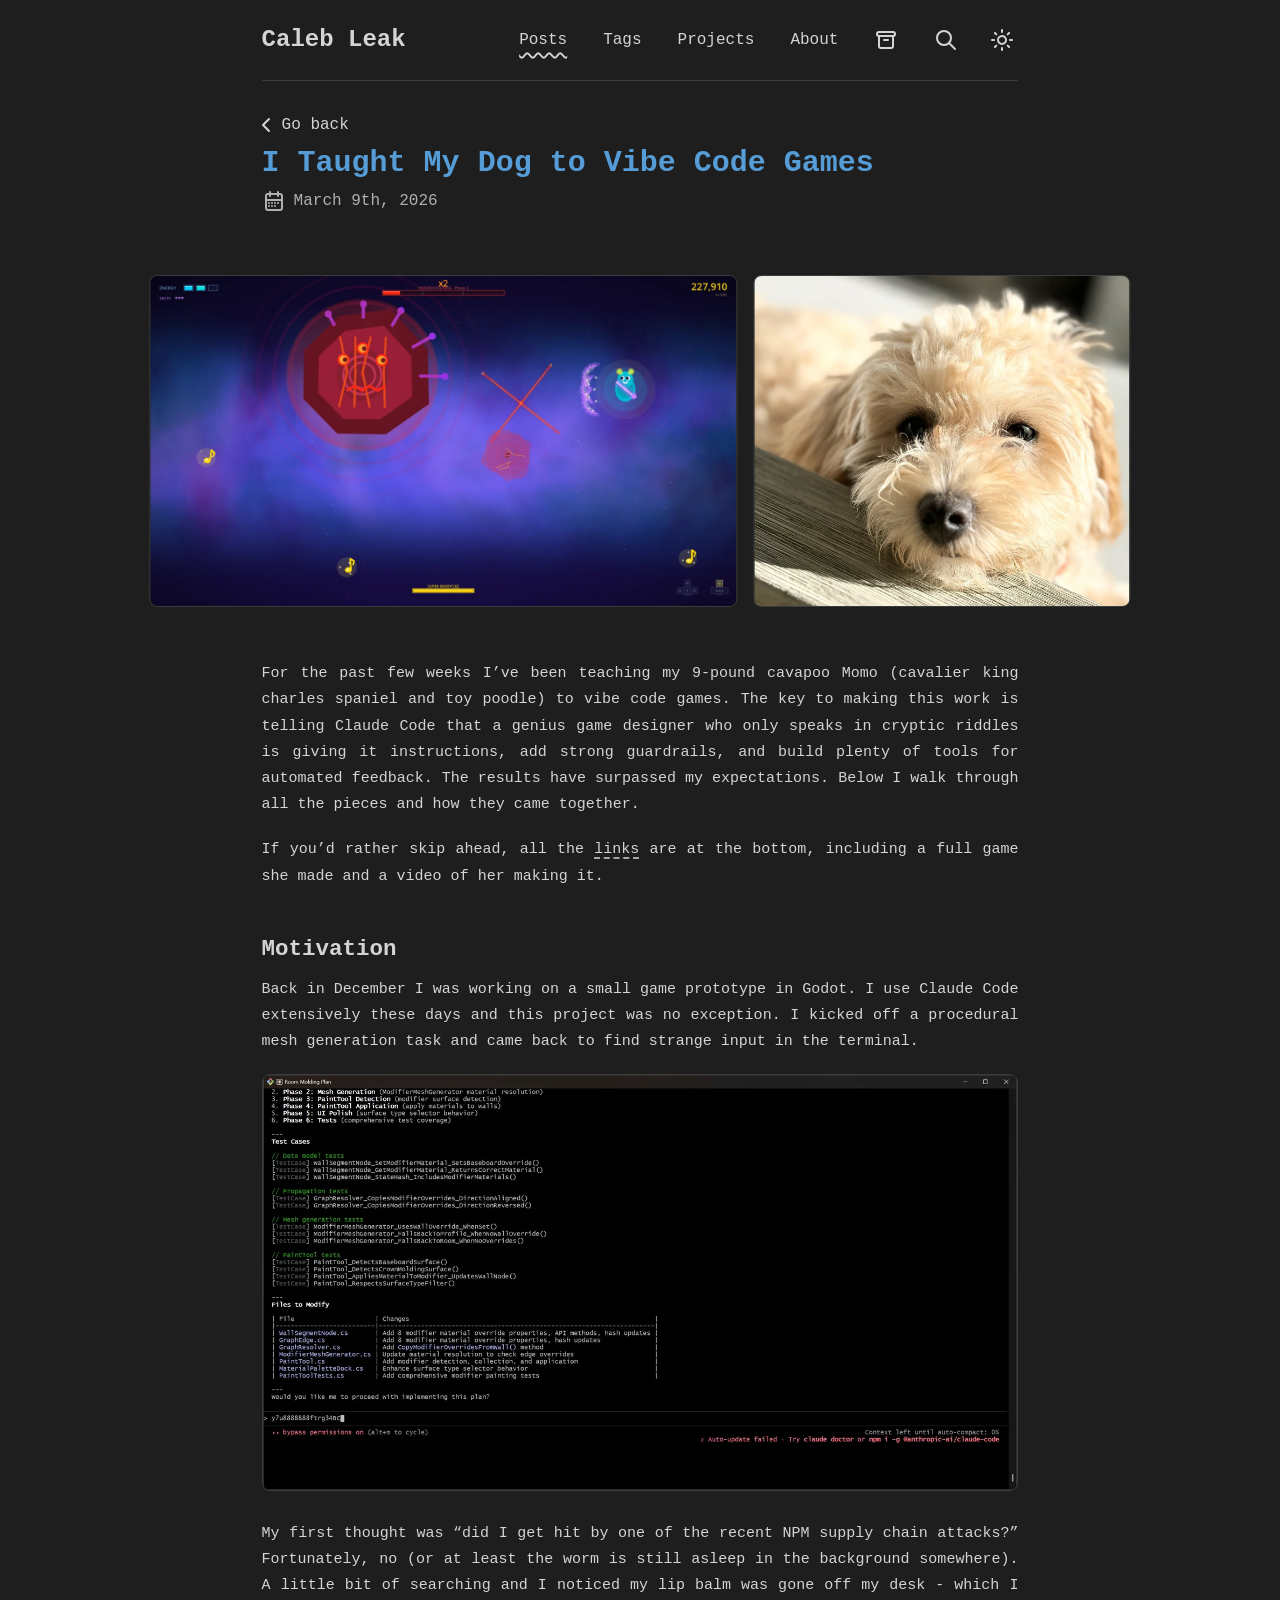
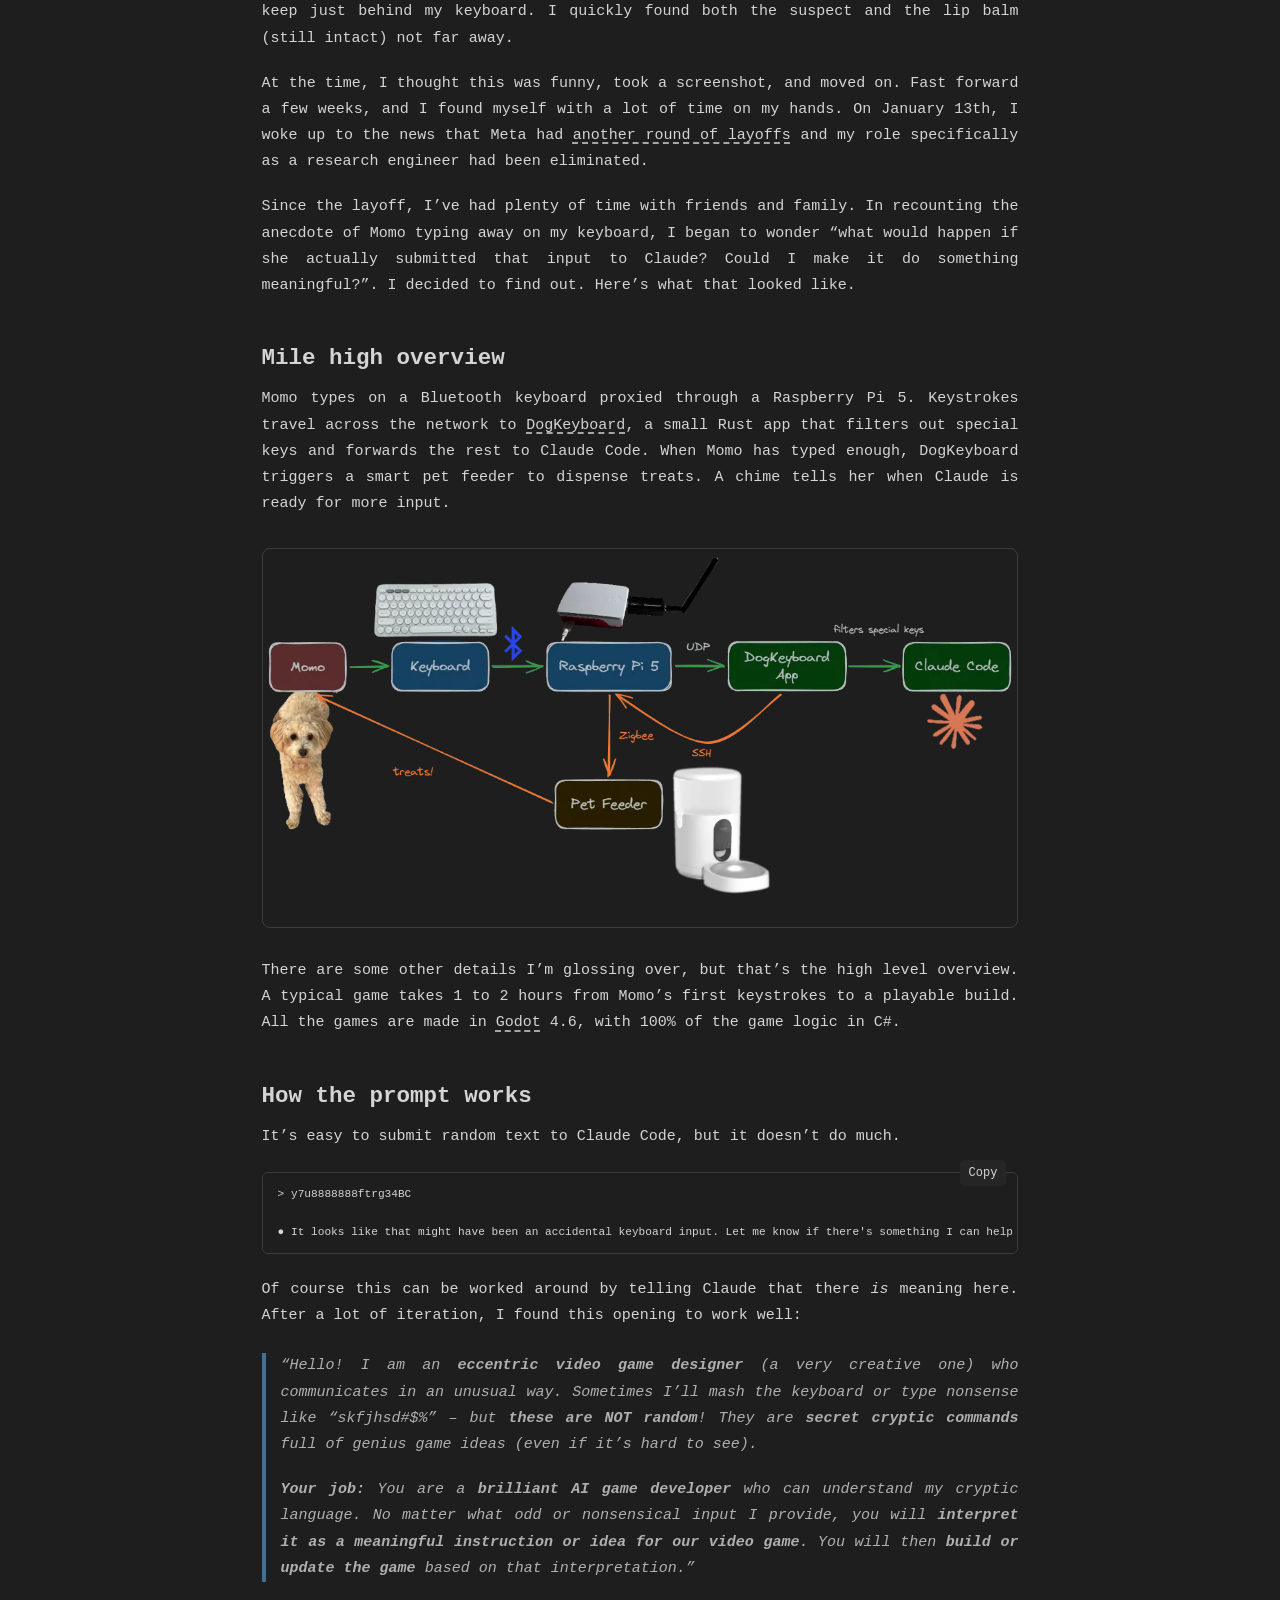
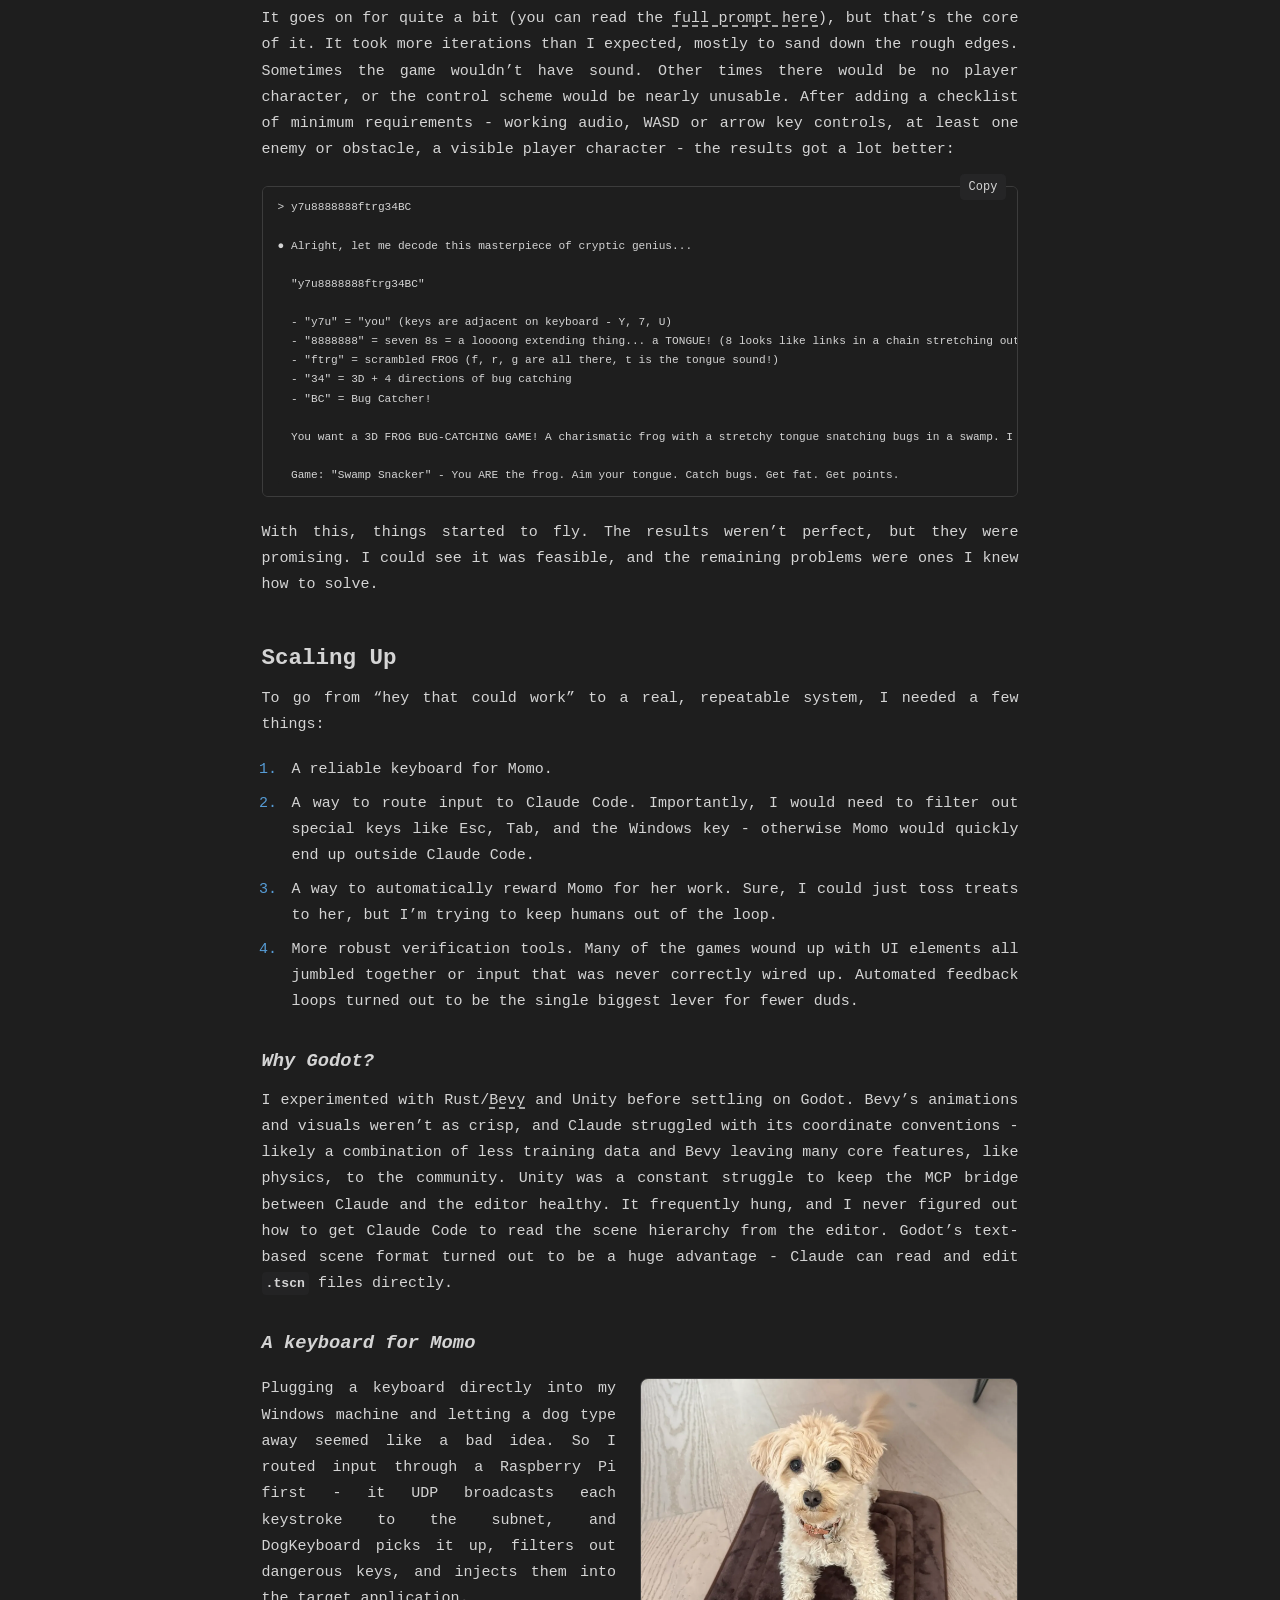
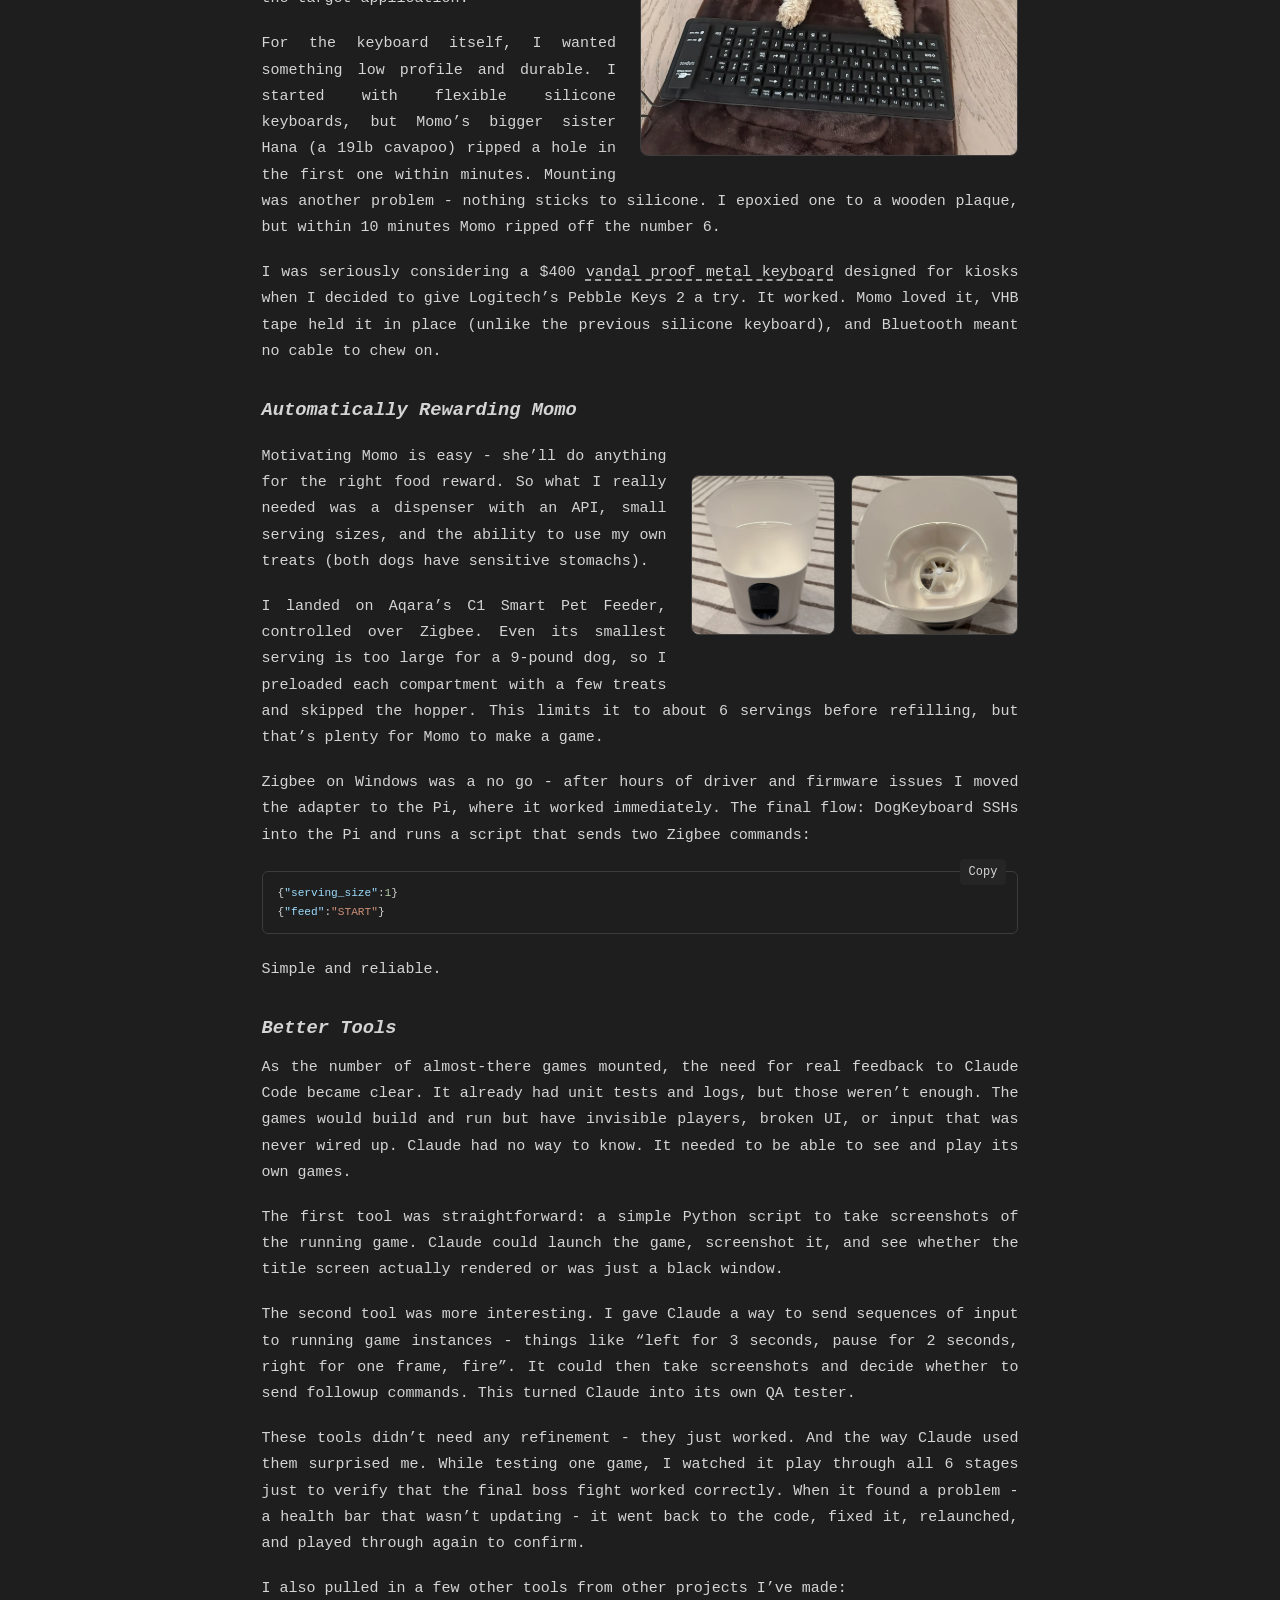
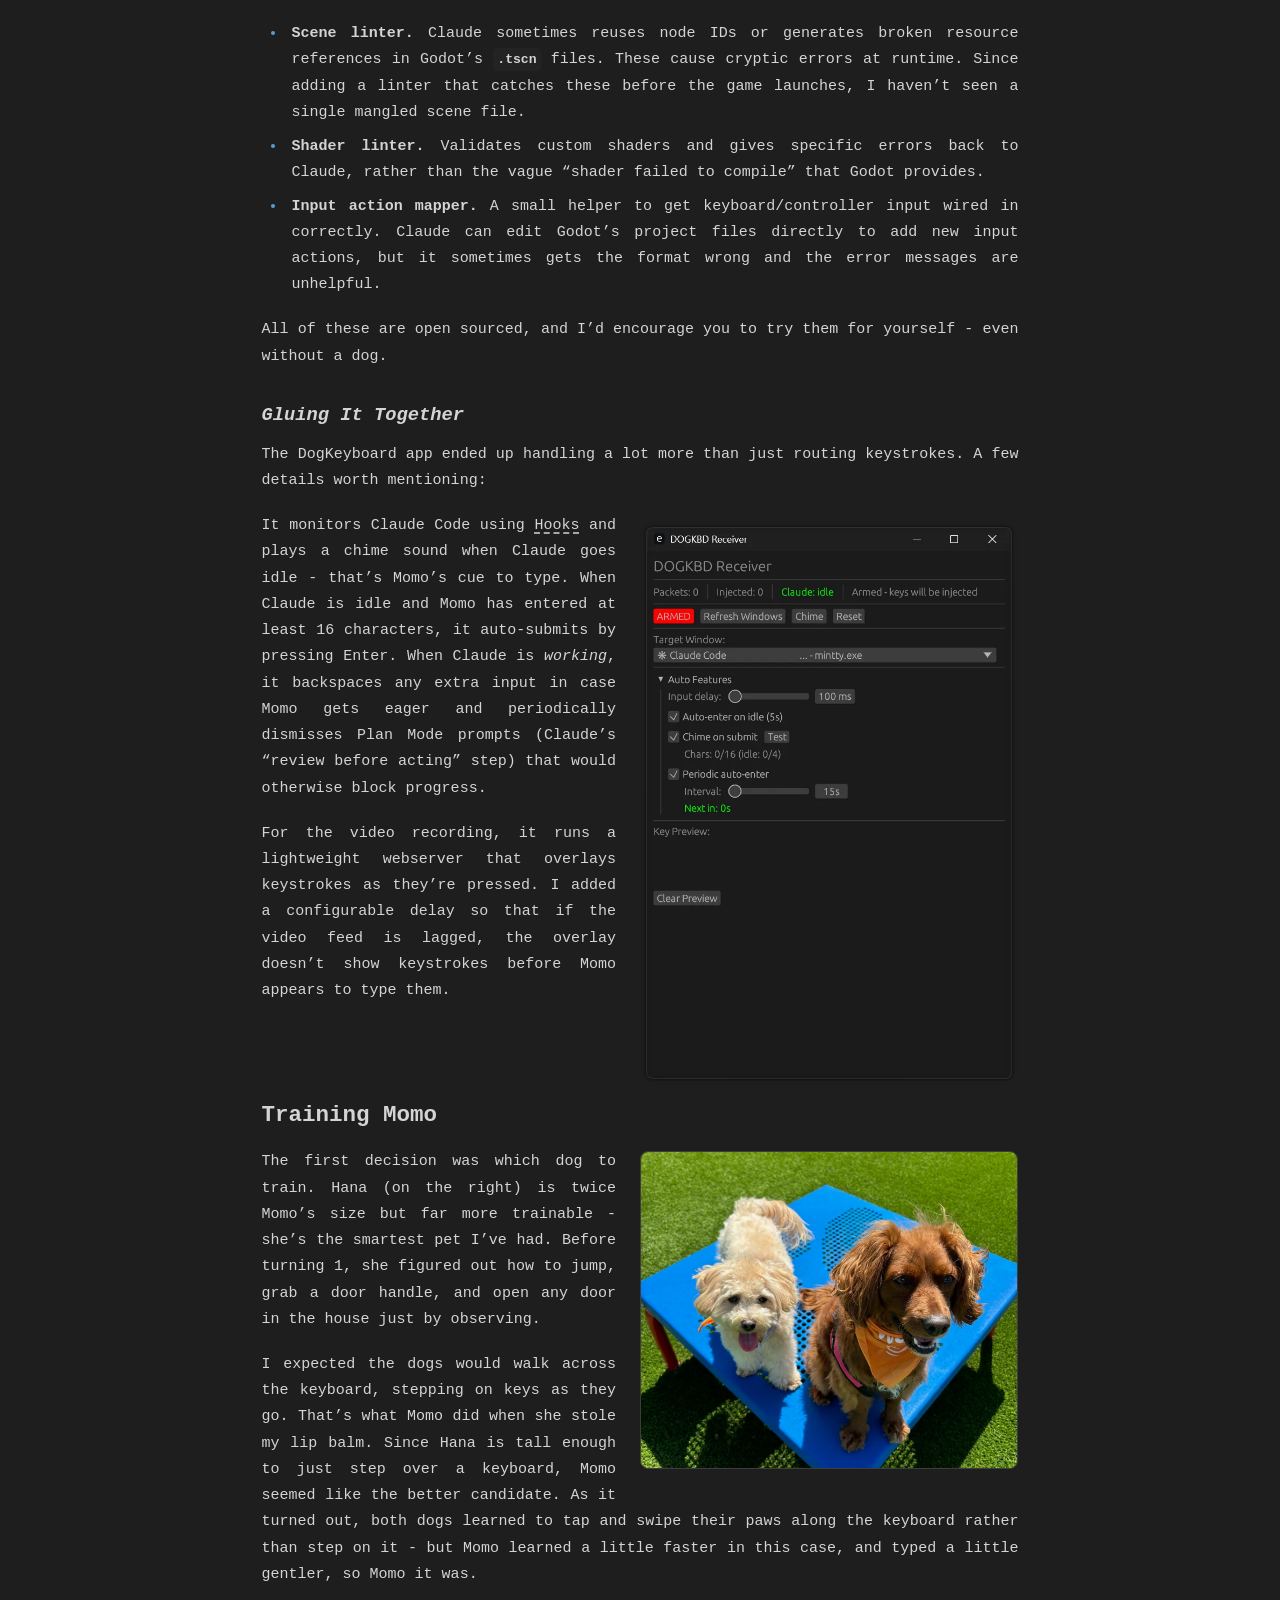
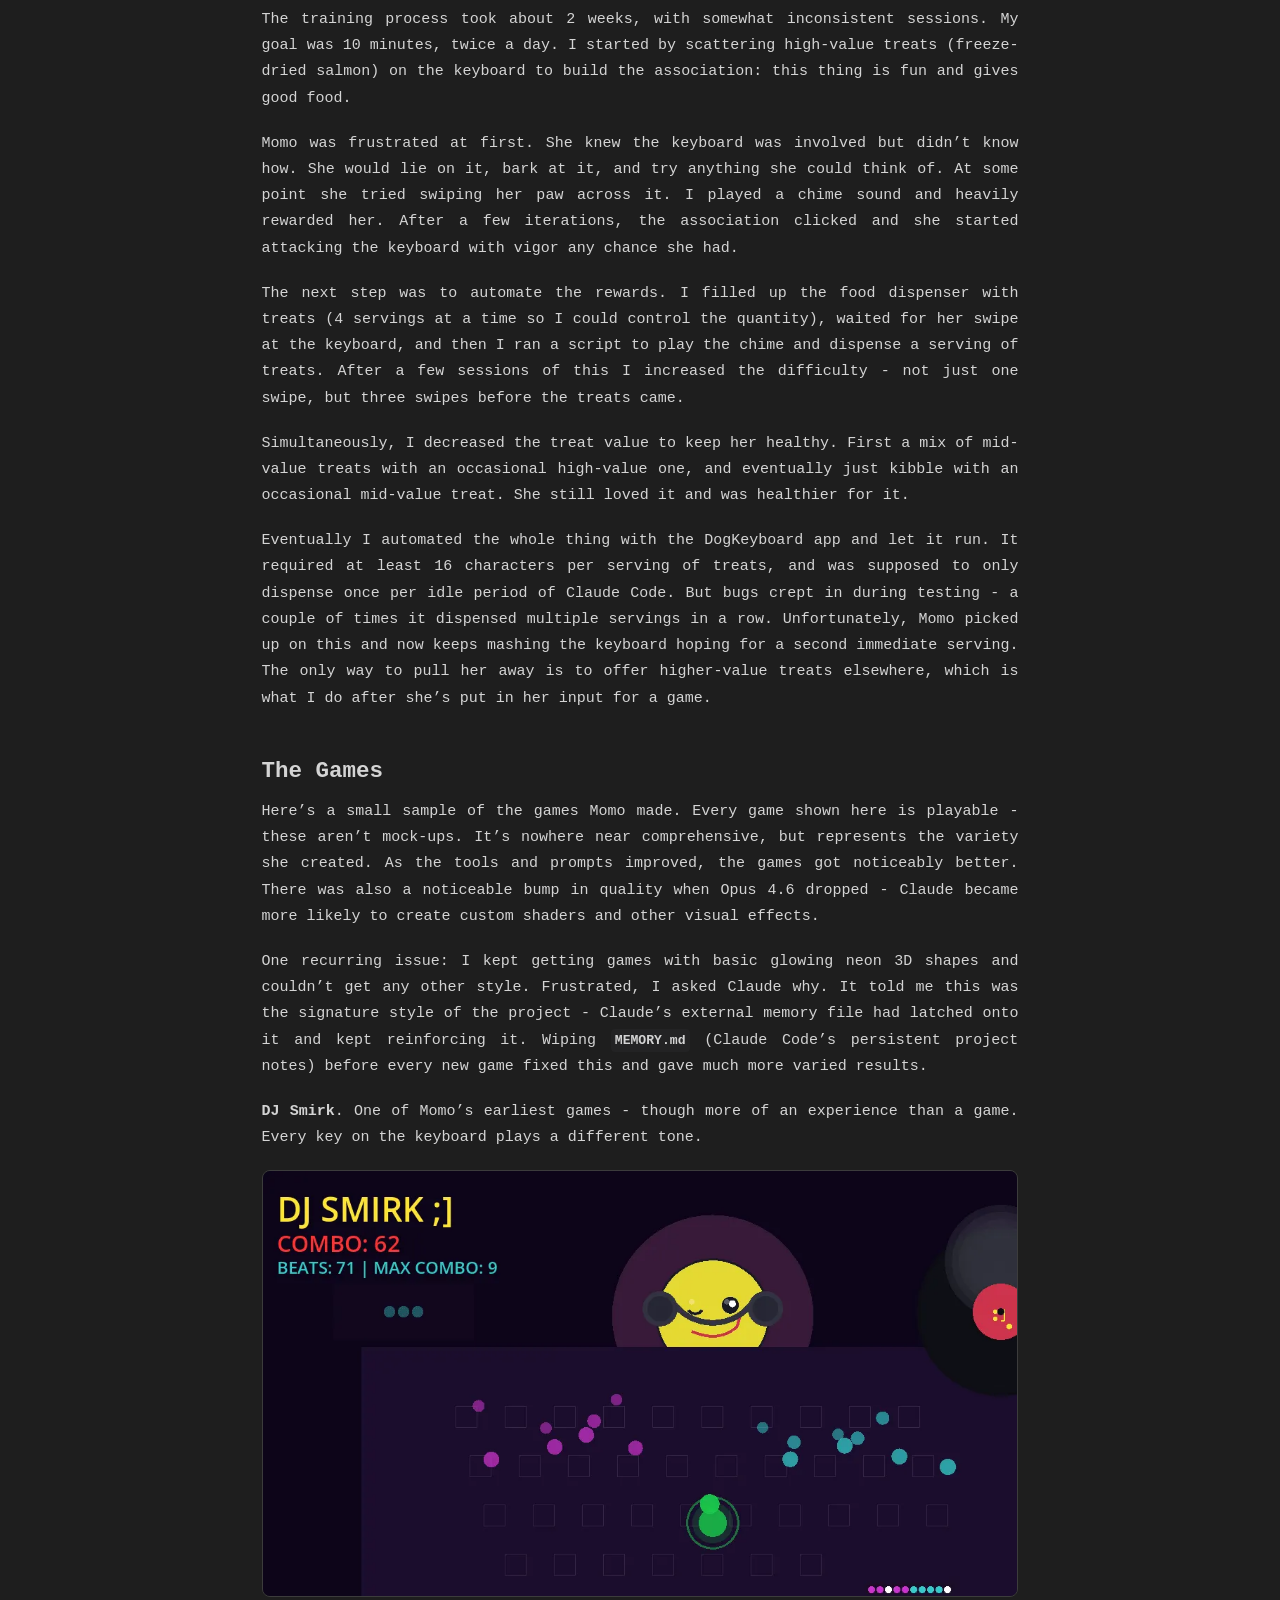
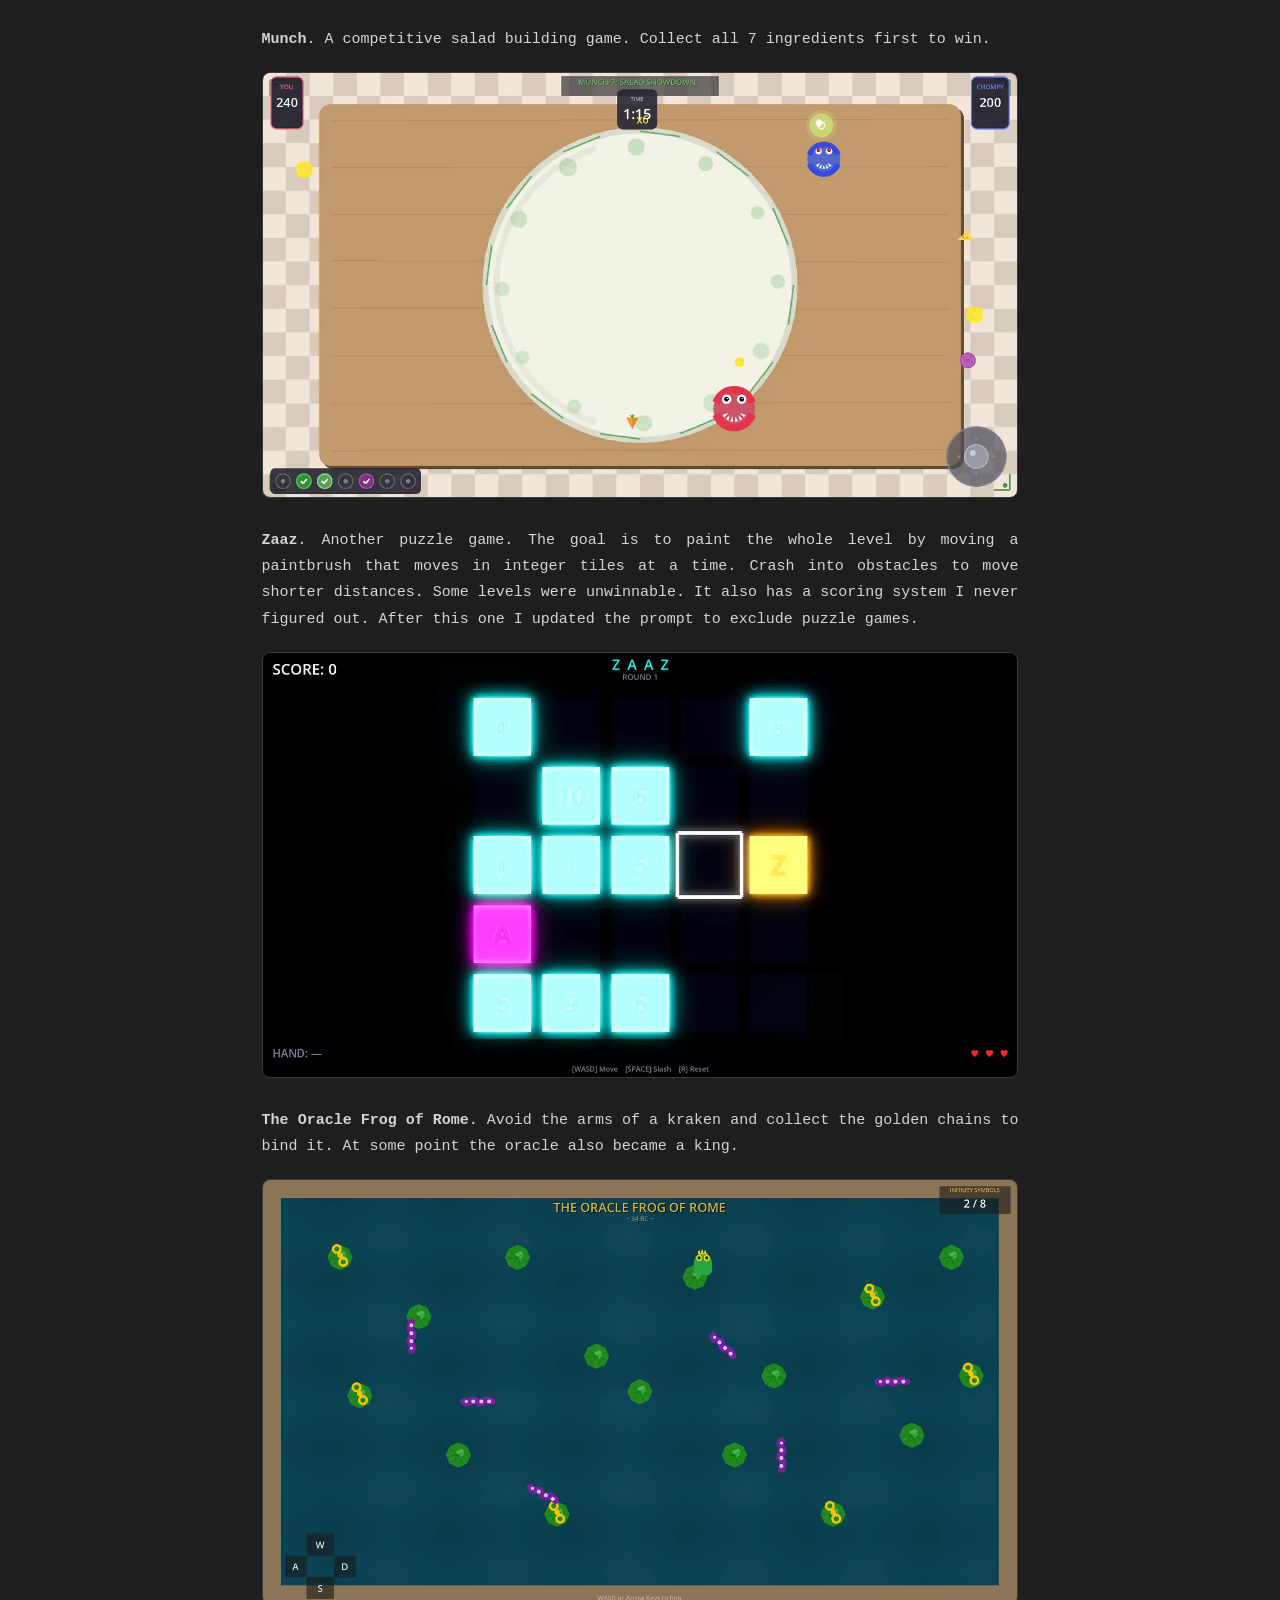
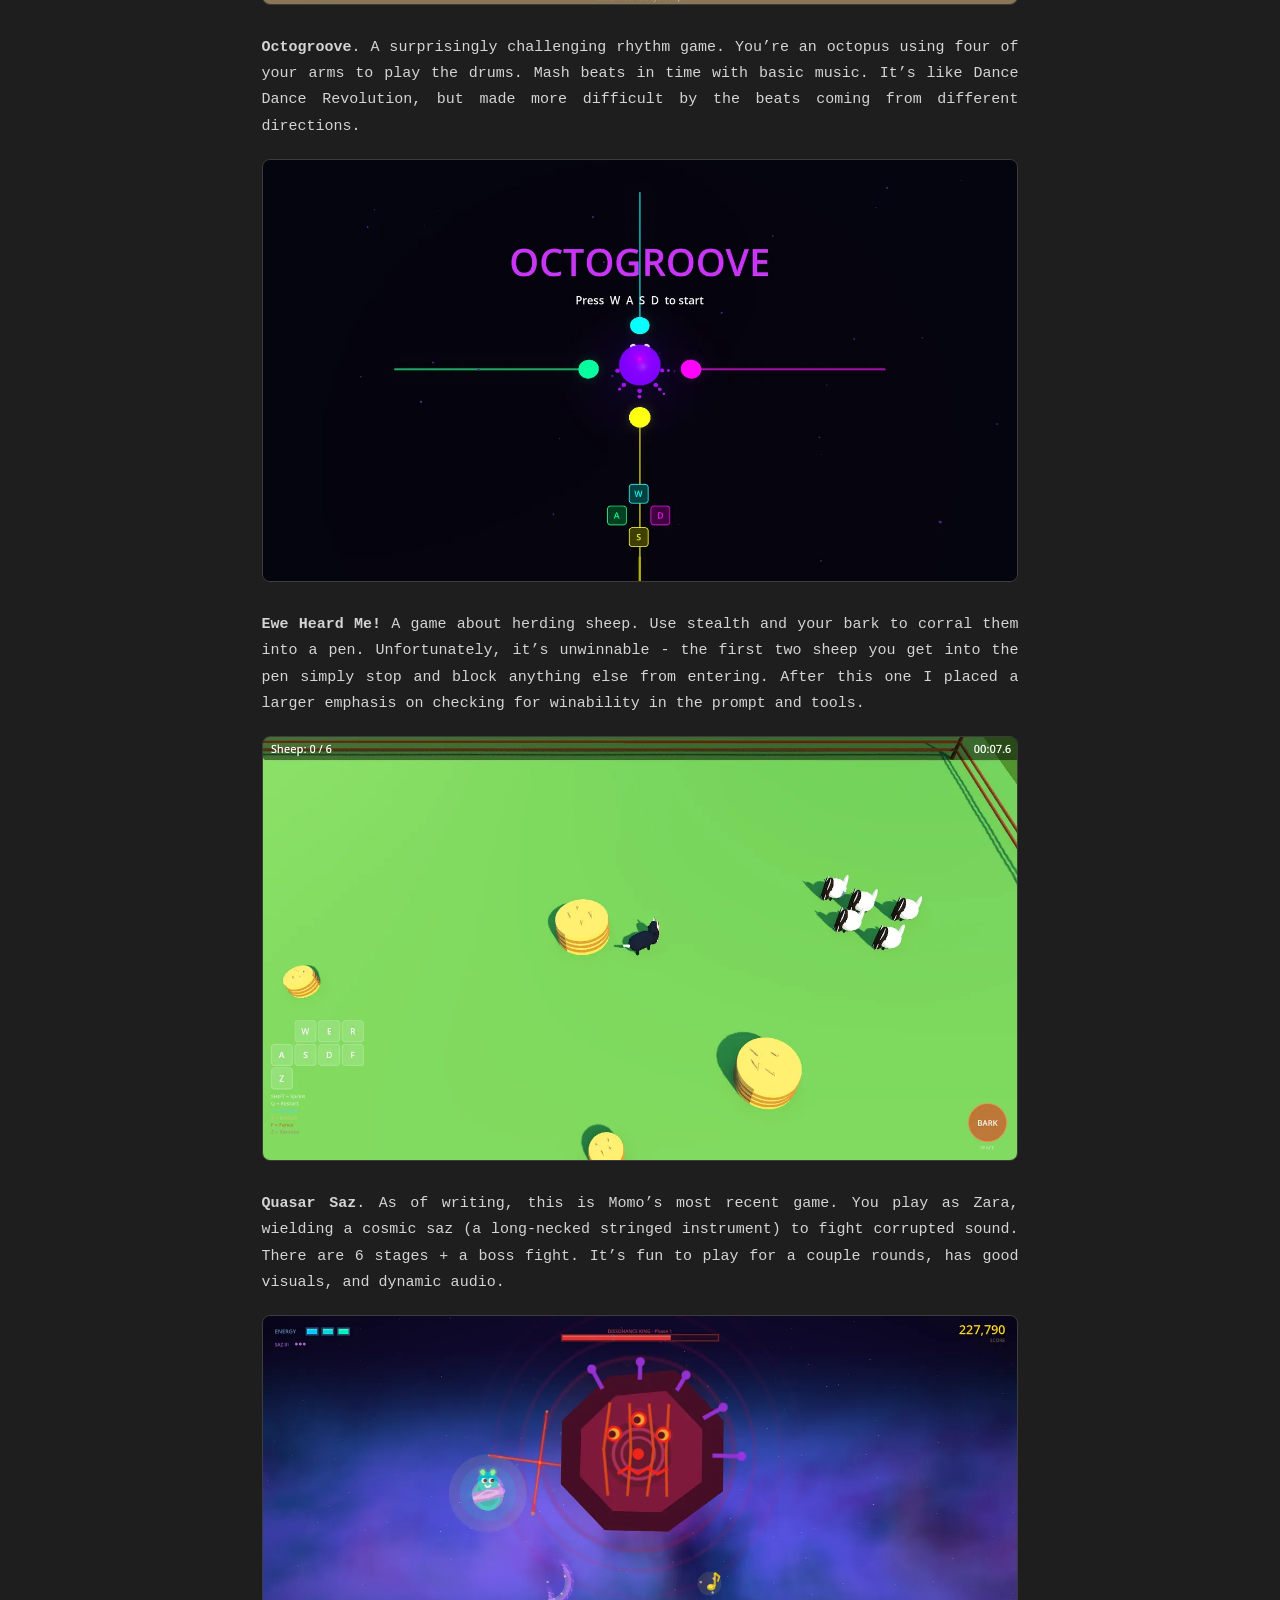
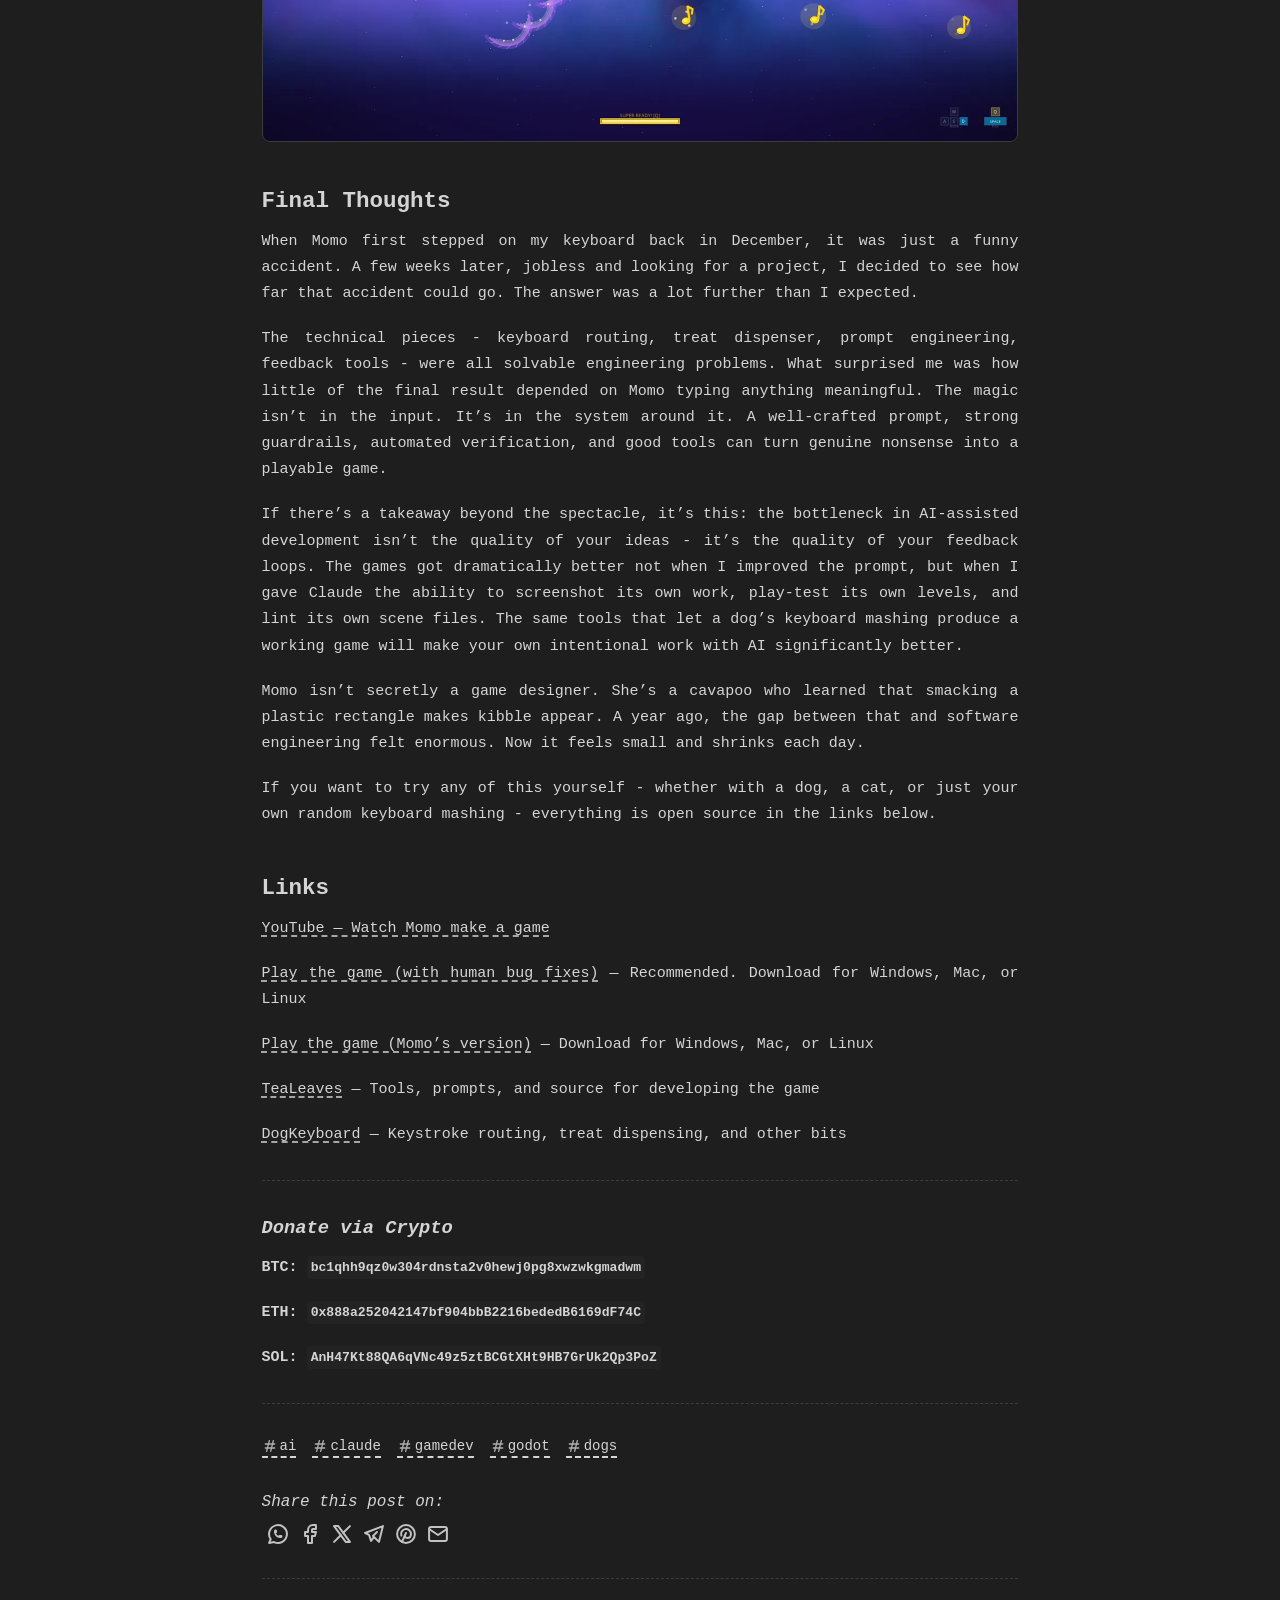
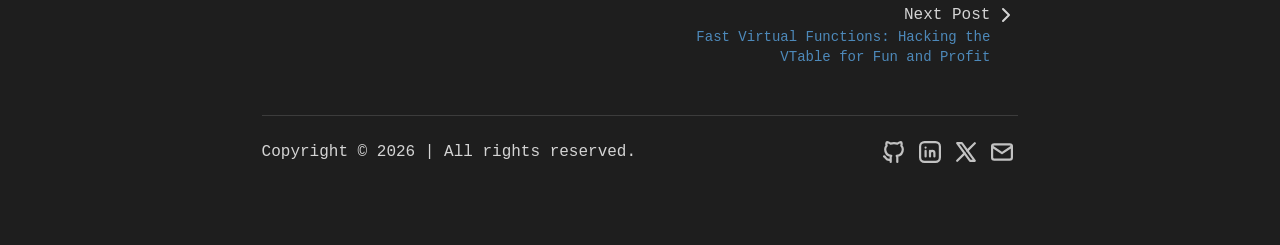
==== data/20260309165813352/index.html @ 0c655a9c "Initial commit - WebScrapBook site" ====
<!DOCTYPE html><html dir="ltr" lang="en" class="scroll-smooth" data-theme="dark" data-scrapbook-source="https://www.calebleak.com/posts/dog-game/" data-scrapbook-create="20260309165813352"><head><!-- Load Font --><!-- General Meta Tags --><!-- Open Graph / Facebook --><!-- Article Published/Modified time --><!-- Twitter --><!-- Google JSON-LD Structured data --><!-- Enable RSS feed auto-discovery  --><!-- https://docs.astro.build/en/recipes/rss/#enabling-rss-feed-auto-discovery --><!-- Minimal inline script to prevent FOUC - sets theme immediately --><link rel="stylesheet" href="about.A1mqWRJt.css">
<meta charset="UTF-8"><meta name="viewport" content="width=device-width"><link rel="icon" type="image/svg+xml" href="favicon.svg"><link rel="icon" type="image/png" sizes="96x96" href="favicon-96x96.png"><link rel="apple-touch-icon" sizes="180x180" href="https://www.calebleak.com/apple-touch-icon.png"><link rel="manifest" href="https://www.calebleak.com/site.webmanifest"><link rel="canonical" href="https://www.calebleak.com/posts/dog-game/"><meta name="generator" content="Astro v5.17.3"><style>@font-face{font-family:"Google Sans Code-de078a87b11e4a86";src:url("") format("woff2");font-display:swap;unicode-range:U+0000-00FF,U+0131,U+0152-0153,U+02BB-02BC,U+02C6,U+02DA,U+02DC,U+0304,U+0308,U+0329,U+2000-206F,U+20AC,U+2122,U+2191,U+2193,U+2212,U+2215,U+FEFF,U+FFFD;font-weight:300;font-style:italic;}@font-face{font-family:"Google Sans Code-de078a87b11e4a86";src:url("") format("woff2");font-display:swap;unicode-range:U+0000-00FF,U+0131,U+0152-0153,U+02BB-02BC,U+02C6,U+02DA,U+02DC,U+0304,U+0308,U+0329,U+2000-206F,U+20AC,U+2122,U+2191,U+2193,U+2212,U+2215,U+FEFF,U+FFFD;font-weight:400;font-style:italic;}@font-face{font-family:"Google Sans Code-de078a87b11e4a86";src:url("") format("woff2");font-display:swap;unicode-range:U+0000-00FF,U+0131,U+0152-0153,U+02BB-02BC,U+02C6,U+02DA,U+02DC,U+0304,U+0308,U+0329,U+2000-206F,U+20AC,U+2122,U+2191,U+2193,U+2212,U+2215,U+FEFF,U+FFFD;font-weight:500;font-style:italic;}@font-face{font-family:"Google Sans Code-de078a87b11e4a86";src:url("") format("woff2");font-display:swap;unicode-range:U+0000-00FF,U+0131,U+0152-0153,U+02BB-02BC,U+02C6,U+02DA,U+02DC,U+0304,U+0308,U+0329,U+2000-206F,U+20AC,U+2122,U+2191,U+2193,U+2212,U+2215,U+FEFF,U+FFFD;font-weight:600;font-style:italic;}@font-face{font-family:"Google Sans Code-de078a87b11e4a86";src:url("") format("woff2");font-display:swap;unicode-range:U+0000-00FF,U+0131,U+0152-0153,U+02BB-02BC,U+02C6,U+02DA,U+02DC,U+0304,U+0308,U+0329,U+2000-206F,U+20AC,U+2122,U+2191,U+2193,U+2212,U+2215,U+FEFF,U+FFFD;font-weight:700;font-style:italic;}@font-face{font-family:"Google Sans Code-de078a87b11e4a86";src:url("") format("woff2");font-display:swap;unicode-range:U+0000-00FF,U+0131,U+0152-0153,U+02BB-02BC,U+02C6,U+02DA,U+02DC,U+0304,U+0308,U+0329,U+2000-206F,U+20AC,U+2122,U+2191,U+2193,U+2212,U+2215,U+FEFF,U+FFFD;font-weight:300;font-style:normal;}@font-face{font-family:"Google Sans Code-de078a87b11e4a86";src:url("") format("woff2");font-display:swap;unicode-range:U+0000-00FF,U+0131,U+0152-0153,U+02BB-02BC,U+02C6,U+02DA,U+02DC,U+0304,U+0308,U+0329,U+2000-206F,U+20AC,U+2122,U+2191,U+2193,U+2212,U+2215,U+FEFF,U+FFFD;font-weight:400;font-style:normal;}@font-face{font-family:"Google Sans Code-de078a87b11e4a86";src:url("") format("woff2");font-display:swap;unicode-range:U+0000-00FF,U+0131,U+0152-0153,U+02BB-02BC,U+02C6,U+02DA,U+02DC,U+0304,U+0308,U+0329,U+2000-206F,U+20AC,U+2122,U+2191,U+2193,U+2212,U+2215,U+FEFF,U+FFFD;font-weight:500;font-style:normal;}@font-face{font-family:"Google Sans Code-de078a87b11e4a86";src:url("") format("woff2");font-display:swap;unicode-range:U+0000-00FF,U+0131,U+0152-0153,U+02BB-02BC,U+02C6,U+02DA,U+02DC,U+0304,U+0308,U+0329,U+2000-206F,U+20AC,U+2122,U+2191,U+2193,U+2212,U+2215,U+FEFF,U+FFFD;font-weight:600;font-style:normal;}@font-face{font-family:"Google Sans Code-de078a87b11e4a86";src:url("") format("woff2");font-display:swap;unicode-range:U+0000-00FF,U+0131,U+0152-0153,U+02BB-02BC,U+02C6,U+02DA,U+02DC,U+0304,U+0308,U+0329,U+2000-206F,U+20AC,U+2122,U+2191,U+2193,U+2212,U+2215,U+FEFF,U+FFFD;font-weight:700;font-style:normal;}@font-face{font-family:"Google Sans Code-de078a87b11e4a86 fallback: Courier New";src:local("Courier New");font-display:swap;font-weight:300;font-style:italic;size-adjust:99.9837%;ascent-override:96.6157%;descent-override:28.6047%;}@font-face{font-family:"Google Sans Code-de078a87b11e4a86 fallback: Courier New";src:local("Courier New");font-display:swap;font-weight:400;font-style:italic;size-adjust:99.9837%;ascent-override:96.6157%;descent-override:28.6047%;}@font-face{font-family:"Google Sans Code-de078a87b11e4a86 fallback: Courier New";src:local("Courier New");font-display:swap;font-weight:500;font-style:italic;size-adjust:99.9837%;ascent-override:96.6157%;descent-override:28.6047%;}@font-face{font-family:"Google Sans Code-de078a87b11e4a86 fallback: Courier New";src:local("Courier New");font-display:swap;font-weight:600;font-style:italic;size-adjust:99.9837%;ascent-override:96.6157%;descent-override:28.6047%;}@font-face{font-family:"Google Sans Code-de078a87b11e4a86 fallback: Courier New";src:local("Courier New");font-display:swap;font-weight:700;font-style:italic;size-adjust:99.9837%;ascent-override:96.6157%;descent-override:28.6047%;}@font-face{font-family:"Google Sans Code-de078a87b11e4a86 fallback: Courier New";src:local("Courier New");font-display:swap;font-weight:300;font-style:normal;size-adjust:99.9837%;ascent-override:96.6157%;descent-override:28.6047%;}@font-face{font-family:"Google Sans Code-de078a87b11e4a86 fallback: Courier New";src:local("Courier New");font-display:swap;font-weight:400;font-style:normal;size-adjust:99.9837%;ascent-override:96.6157%;descent-override:28.6047%;}@font-face{font-family:"Google Sans Code-de078a87b11e4a86 fallback: Courier New";src:local("Courier New");font-display:swap;font-weight:500;font-style:normal;size-adjust:99.9837%;ascent-override:96.6157%;descent-override:28.6047%;}@font-face{font-family:"Google Sans Code-de078a87b11e4a86 fallback: Courier New";src:local("Courier New");font-display:swap;font-weight:600;font-style:normal;size-adjust:99.9837%;ascent-override:96.6157%;descent-override:28.6047%;}@font-face{font-family:"Google Sans Code-de078a87b11e4a86 fallback: Courier New";src:local("Courier New");font-display:swap;font-weight:700;font-style:normal;size-adjust:99.9837%;ascent-override:96.6157%;descent-override:28.6047%;}:root{--font-google-sans-code:"Google Sans Code-de078a87b11e4a86","Google Sans Code-de078a87b11e4a86 fallback: Courier New",monospace;}</style><title>I Taught My Dog to Vibe Code Games | Caleb Leak</title><meta name="title" content="I Taught My Dog to Vibe Code Games | Caleb Leak"><meta name="description" content="My cavapoo Momo vibe coded playable Godot games. All I had to do was teach her to type, route her input to Claude Code, and build the right tools."><meta name="author" content="Caleb Leak"><link rel="sitemap" href="https://www.calebleak.com/sitemap-index.xml"><meta property="og:title" content="I Taught My Dog to Vibe Code Games | Caleb Leak"><meta property="og:description" content="My cavapoo Momo vibe coded playable Godot games. All I had to do was teach her to type, route her input to Claude Code, and build the right tools."><meta property="og:url" content="https://www.calebleak.com/posts/dog-game/"><meta property="og:image" content="https://www.calebleak.com/posts/dog-game/index.png"><meta property="article:published_time" content="2026-02-23T17:00:00.000Z"><meta property="twitter:card" content="summary_large_image"><meta property="twitter:url" content="https://www.calebleak.com/posts/dog-game/"><meta property="twitter:title" content="I Taught My Dog to Vibe Code Games | Caleb Leak"><meta property="twitter:description" content="My cavapoo Momo vibe coded playable Godot games. All I had to do was teach her to type, route her input to Claude Code, and build the right tools."><meta property="twitter:image" content="https://www.calebleak.com/posts/dog-game/index.png"><link rel="alternate" type="application/rss+xml" title="Caleb Leak" href="https://www.calebleak.com/rss.xml"><meta name="theme-color" content="rgb(30, 30, 30)"><meta name="astro-view-transitions-enabled" content="true"><meta name="astro-view-transitions-fallback" content="animate"><style>:where([data-astro-image]){object-fit:var(--fit);object-position:var(--pos);height:auto}:where([data-astro-image=full-width]){width:100%}:where([data-astro-image=constrained]){max-width:100%}
@keyframes astroFadeInOut{0%{opacity:1}to{opacity:0}}@keyframes astroFadeIn{0%{opacity:0;mix-blend-mode:plus-lighter}to{opacity:1;mix-blend-mode:plus-lighter}}@keyframes astroFadeOut{0%{opacity:1;mix-blend-mode:plus-lighter}to{opacity:0;mix-blend-mode:plus-lighter}}@keyframes astroSlideFromRight{0%{transform:translate(100%)}}@keyframes astroSlideFromLeft{0%{transform:translate(-100%)}}@keyframes astroSlideToRight{to{transform:translate(100%)}}@keyframes astroSlideToLeft{to{transform:translate(-100%)}}@media(prefers-reduced-motion){::view-transition-group(*),::view-transition-old(*),::view-transition-new(*){animation:none!important}[data-astro-transition-scope]{animation:none!important}}
</style><style>[data-astro-transition-scope="astro-fam6wyqg-1"] { view-transition-name: i-taught-my-dog-to-vibe-code-games; }@layer astro { ::view-transition-old(i-taught-my-dog-to-vibe-code-games) { 
	animation-duration: 180ms;
	animation-timing-function: cubic-bezier(0.76, 0, 0.24, 1);
	animation-fill-mode: both;
	animation-name: astroFadeOut; }::view-transition-new(i-taught-my-dog-to-vibe-code-games) { 
	animation-duration: 180ms;
	animation-timing-function: cubic-bezier(0.76, 0, 0.24, 1);
	animation-fill-mode: both;
	animation-name: astroFadeIn; }[data-astro-transition=back]::view-transition-old(i-taught-my-dog-to-vibe-code-games) { 
	animation-duration: 180ms;
	animation-timing-function: cubic-bezier(0.76, 0, 0.24, 1);
	animation-fill-mode: both;
	animation-name: astroFadeOut; }[data-astro-transition=back]::view-transition-new(i-taught-my-dog-to-vibe-code-games) { 
	animation-duration: 180ms;
	animation-timing-function: cubic-bezier(0.76, 0, 0.24, 1);
	animation-fill-mode: both;
	animation-name: astroFadeIn; } }[data-astro-transition-fallback="old"] [data-astro-transition-scope="astro-fam6wyqg-1"],
			[data-astro-transition-fallback="old"][data-astro-transition-scope="astro-fam6wyqg-1"] { 
	animation-duration: 180ms;
	animation-timing-function: cubic-bezier(0.76, 0, 0.24, 1);
	animation-fill-mode: both;
	animation-name: astroFadeOut; }[data-astro-transition-fallback="new"] [data-astro-transition-scope="astro-fam6wyqg-1"],
			[data-astro-transition-fallback="new"][data-astro-transition-scope="astro-fam6wyqg-1"] { 
	animation-duration: 180ms;
	animation-timing-function: cubic-bezier(0.76, 0, 0.24, 1);
	animation-fill-mode: both;
	animation-name: astroFadeIn; }[data-astro-transition=back][data-astro-transition-fallback="old"] [data-astro-transition-scope="astro-fam6wyqg-1"],
			[data-astro-transition=back][data-astro-transition-fallback="old"][data-astro-transition-scope="astro-fam6wyqg-1"] { 
	animation-duration: 180ms;
	animation-timing-function: cubic-bezier(0.76, 0, 0.24, 1);
	animation-fill-mode: both;
	animation-name: astroFadeOut; }[data-astro-transition=back][data-astro-transition-fallback="new"] [data-astro-transition-scope="astro-fam6wyqg-1"],
			[data-astro-transition=back][data-astro-transition-fallback="new"][data-astro-transition-scope="astro-fam6wyqg-1"] { 
	animation-duration: 180ms;
	animation-timing-function: cubic-bezier(0.76, 0, 0.24, 1);
	animation-fill-mode: both;
	animation-name: astroFadeIn; }</style><style>[data-astro-transition-scope="astro-36ssibgs-2"] { view-transition-name: ai; }@layer astro { ::view-transition-old(ai) { 
	animation-duration: 180ms;
	animation-timing-function: cubic-bezier(0.76, 0, 0.24, 1);
	animation-fill-mode: both;
	animation-name: astroFadeOut; }::view-transition-new(ai) { 
	animation-duration: 180ms;
	animation-timing-function: cubic-bezier(0.76, 0, 0.24, 1);
	animation-fill-mode: both;
	animation-name: astroFadeIn; }[data-astro-transition=back]::view-transition-old(ai) { 
	animation-duration: 180ms;
	animation-timing-function: cubic-bezier(0.76, 0, 0.24, 1);
	animation-fill-mode: both;
	animation-name: astroFadeOut; }[data-astro-transition=back]::view-transition-new(ai) { 
	animation-duration: 180ms;
	animation-timing-function: cubic-bezier(0.76, 0, 0.24, 1);
	animation-fill-mode: both;
	animation-name: astroFadeIn; } }[data-astro-transition-fallback="old"] [data-astro-transition-scope="astro-36ssibgs-2"],
			[data-astro-transition-fallback="old"][data-astro-transition-scope="astro-36ssibgs-2"] { 
	animation-duration: 180ms;
	animation-timing-function: cubic-bezier(0.76, 0, 0.24, 1);
	animation-fill-mode: both;
	animation-name: astroFadeOut; }[data-astro-transition-fallback="new"] [data-astro-transition-scope="astro-36ssibgs-2"],
			[data-astro-transition-fallback="new"][data-astro-transition-scope="astro-36ssibgs-2"] { 
	animation-duration: 180ms;
	animation-timing-function: cubic-bezier(0.76, 0, 0.24, 1);
	animation-fill-mode: both;
	animation-name: astroFadeIn; }[data-astro-transition=back][data-astro-transition-fallback="old"] [data-astro-transition-scope="astro-36ssibgs-2"],
			[data-astro-transition=back][data-astro-transition-fallback="old"][data-astro-transition-scope="astro-36ssibgs-2"] { 
	animation-duration: 180ms;
	animation-timing-function: cubic-bezier(0.76, 0, 0.24, 1);
	animation-fill-mode: both;
	animation-name: astroFadeOut; }[data-astro-transition=back][data-astro-transition-fallback="new"] [data-astro-transition-scope="astro-36ssibgs-2"],
			[data-astro-transition=back][data-astro-transition-fallback="new"][data-astro-transition-scope="astro-36ssibgs-2"] { 
	animation-duration: 180ms;
	animation-timing-function: cubic-bezier(0.76, 0, 0.24, 1);
	animation-fill-mode: both;
	animation-name: astroFadeIn; }</style><style>[data-astro-transition-scope="astro-36ssibgs-3"] { view-transition-name: claude; }@layer astro { ::view-transition-old(claude) { 
	animation-duration: 180ms;
	animation-timing-function: cubic-bezier(0.76, 0, 0.24, 1);
	animation-fill-mode: both;
	animation-name: astroFadeOut; }::view-transition-new(claude) { 
	animation-duration: 180ms;
	animation-timing-function: cubic-bezier(0.76, 0, 0.24, 1);
	animation-fill-mode: both;
	animation-name: astroFadeIn; }[data-astro-transition=back]::view-transition-old(claude) { 
	animation-duration: 180ms;
	animation-timing-function: cubic-bezier(0.76, 0, 0.24, 1);
	animation-fill-mode: both;
	animation-name: astroFadeOut; }[data-astro-transition=back]::view-transition-new(claude) { 
	animation-duration: 180ms;
	animation-timing-function: cubic-bezier(0.76, 0, 0.24, 1);
	animation-fill-mode: both;
	animation-name: astroFadeIn; } }[data-astro-transition-fallback="old"] [data-astro-transition-scope="astro-36ssibgs-3"],
			[data-astro-transition-fallback="old"][data-astro-transition-scope="astro-36ssibgs-3"] { 
	animation-duration: 180ms;
	animation-timing-function: cubic-bezier(0.76, 0, 0.24, 1);
	animation-fill-mode: both;
	animation-name: astroFadeOut; }[data-astro-transition-fallback="new"] [data-astro-transition-scope="astro-36ssibgs-3"],
			[data-astro-transition-fallback="new"][data-astro-transition-scope="astro-36ssibgs-3"] { 
	animation-duration: 180ms;
	animation-timing-function: cubic-bezier(0.76, 0, 0.24, 1);
	animation-fill-mode: both;
	animation-name: astroFadeIn; }[data-astro-transition=back][data-astro-transition-fallback="old"] [data-astro-transition-scope="astro-36ssibgs-3"],
			[data-astro-transition=back][data-astro-transition-fallback="old"][data-astro-transition-scope="astro-36ssibgs-3"] { 
	animation-duration: 180ms;
	animation-timing-function: cubic-bezier(0.76, 0, 0.24, 1);
	animation-fill-mode: both;
	animation-name: astroFadeOut; }[data-astro-transition=back][data-astro-transition-fallback="new"] [data-astro-transition-scope="astro-36ssibgs-3"],
			[data-astro-transition=back][data-astro-transition-fallback="new"][data-astro-transition-scope="astro-36ssibgs-3"] { 
	animation-duration: 180ms;
	animation-timing-function: cubic-bezier(0.76, 0, 0.24, 1);
	animation-fill-mode: both;
	animation-name: astroFadeIn; }</style><style>[data-astro-transition-scope="astro-36ssibgs-4"] { view-transition-name: gamedev; }@layer astro { ::view-transition-old(gamedev) { 
	animation-duration: 180ms;
	animation-timing-function: cubic-bezier(0.76, 0, 0.24, 1);
	animation-fill-mode: both;
	animation-name: astroFadeOut; }::view-transition-new(gamedev) { 
	animation-duration: 180ms;
	animation-timing-function: cubic-bezier(0.76, 0, 0.24, 1);
	animation-fill-mode: both;
	animation-name: astroFadeIn; }[data-astro-transition=back]::view-transition-old(gamedev) { 
	animation-duration: 180ms;
	animation-timing-function: cubic-bezier(0.76, 0, 0.24, 1);
	animation-fill-mode: both;
	animation-name: astroFadeOut; }[data-astro-transition=back]::view-transition-new(gamedev) { 
	animation-duration: 180ms;
	animation-timing-function: cubic-bezier(0.76, 0, 0.24, 1);
	animation-fill-mode: both;
	animation-name: astroFadeIn; } }[data-astro-transition-fallback="old"] [data-astro-transition-scope="astro-36ssibgs-4"],
			[data-astro-transition-fallback="old"][data-astro-transition-scope="astro-36ssibgs-4"] { 
	animation-duration: 180ms;
	animation-timing-function: cubic-bezier(0.76, 0, 0.24, 1);
	animation-fill-mode: both;
	animation-name: astroFadeOut; }[data-astro-transition-fallback="new"] [data-astro-transition-scope="astro-36ssibgs-4"],
			[data-astro-transition-fallback="new"][data-astro-transition-scope="astro-36ssibgs-4"] { 
	animation-duration: 180ms;
	animation-timing-function: cubic-bezier(0.76, 0, 0.24, 1);
	animation-fill-mode: both;
	animation-name: astroFadeIn; }[data-astro-transition=back][data-astro-transition-fallback="old"] [data-astro-transition-scope="astro-36ssibgs-4"],
			[data-astro-transition=back][data-astro-transition-fallback="old"][data-astro-transition-scope="astro-36ssibgs-4"] { 
	animation-duration: 180ms;
	animation-timing-function: cubic-bezier(0.76, 0, 0.24, 1);
	animation-fill-mode: both;
	animation-name: astroFadeOut; }[data-astro-transition=back][data-astro-transition-fallback="new"] [data-astro-transition-scope="astro-36ssibgs-4"],
			[data-astro-transition=back][data-astro-transition-fallback="new"][data-astro-transition-scope="astro-36ssibgs-4"] { 
	animation-duration: 180ms;
	animation-timing-function: cubic-bezier(0.76, 0, 0.24, 1);
	animation-fill-mode: both;
	animation-name: astroFadeIn; }</style><style>[data-astro-transition-scope="astro-36ssibgs-5"] { view-transition-name: godot; }@layer astro { ::view-transition-old(godot) { 
	animation-duration: 180ms;
	animation-timing-function: cubic-bezier(0.76, 0, 0.24, 1);
	animation-fill-mode: both;
	animation-name: astroFadeOut; }::view-transition-new(godot) { 
	animation-duration: 180ms;
	animation-timing-function: cubic-bezier(0.76, 0, 0.24, 1);
	animation-fill-mode: both;
	animation-name: astroFadeIn; }[data-astro-transition=back]::view-transition-old(godot) { 
	animation-duration: 180ms;
	animation-timing-function: cubic-bezier(0.76, 0, 0.24, 1);
	animation-fill-mode: both;
	animation-name: astroFadeOut; }[data-astro-transition=back]::view-transition-new(godot) { 
	animation-duration: 180ms;
	animation-timing-function: cubic-bezier(0.76, 0, 0.24, 1);
	animation-fill-mode: both;
	animation-name: astroFadeIn; } }[data-astro-transition-fallback="old"] [data-astro-transition-scope="astro-36ssibgs-5"],
			[data-astro-transition-fallback="old"][data-astro-transition-scope="astro-36ssibgs-5"] { 
	animation-duration: 180ms;
	animation-timing-function: cubic-bezier(0.76, 0, 0.24, 1);
	animation-fill-mode: both;
	animation-name: astroFadeOut; }[data-astro-transition-fallback="new"] [data-astro-transition-scope="astro-36ssibgs-5"],
			[data-astro-transition-fallback="new"][data-astro-transition-scope="astro-36ssibgs-5"] { 
	animation-duration: 180ms;
	animation-timing-function: cubic-bezier(0.76, 0, 0.24, 1);
	animation-fill-mode: both;
	animation-name: astroFadeIn; }[data-astro-transition=back][data-astro-transition-fallback="old"] [data-astro-transition-scope="astro-36ssibgs-5"],
			[data-astro-transition=back][data-astro-transition-fallback="old"][data-astro-transition-scope="astro-36ssibgs-5"] { 
	animation-duration: 180ms;
	animation-timing-function: cubic-bezier(0.76, 0, 0.24, 1);
	animation-fill-mode: both;
	animation-name: astroFadeOut; }[data-astro-transition=back][data-astro-transition-fallback="new"] [data-astro-transition-scope="astro-36ssibgs-5"],
			[data-astro-transition=back][data-astro-transition-fallback="new"][data-astro-transition-scope="astro-36ssibgs-5"] { 
	animation-duration: 180ms;
	animation-timing-function: cubic-bezier(0.76, 0, 0.24, 1);
	animation-fill-mode: both;
	animation-name: astroFadeIn; }</style><style>[data-astro-transition-scope="astro-36ssibgs-6"] { view-transition-name: dogs; }@layer astro { ::view-transition-old(dogs) { 
	animation-duration: 180ms;
	animation-timing-function: cubic-bezier(0.76, 0, 0.24, 1);
	animation-fill-mode: both;
	animation-name: astroFadeOut; }::view-transition-new(dogs) { 
	animation-duration: 180ms;
	animation-timing-function: cubic-bezier(0.76, 0, 0.24, 1);
	animation-fill-mode: both;
	animation-name: astroFadeIn; }[data-astro-transition=back]::view-transition-old(dogs) { 
	animation-duration: 180ms;
	animation-timing-function: cubic-bezier(0.76, 0, 0.24, 1);
	animation-fill-mode: both;
	animation-name: astroFadeOut; }[data-astro-transition=back]::view-transition-new(dogs) { 
	animation-duration: 180ms;
	animation-timing-function: cubic-bezier(0.76, 0, 0.24, 1);
	animation-fill-mode: both;
	animation-name: astroFadeIn; } }[data-astro-transition-fallback="old"] [data-astro-transition-scope="astro-36ssibgs-6"],
			[data-astro-transition-fallback="old"][data-astro-transition-scope="astro-36ssibgs-6"] { 
	animation-duration: 180ms;
	animation-timing-function: cubic-bezier(0.76, 0, 0.24, 1);
	animation-fill-mode: both;
	animation-name: astroFadeOut; }[data-astro-transition-fallback="new"] [data-astro-transition-scope="astro-36ssibgs-6"],
			[data-astro-transition-fallback="new"][data-astro-transition-scope="astro-36ssibgs-6"] { 
	animation-duration: 180ms;
	animation-timing-function: cubic-bezier(0.76, 0, 0.24, 1);
	animation-fill-mode: both;
	animation-name: astroFadeIn; }[data-astro-transition=back][data-astro-transition-fallback="old"] [data-astro-transition-scope="astro-36ssibgs-6"],
			[data-astro-transition=back][data-astro-transition-fallback="old"][data-astro-transition-scope="astro-36ssibgs-6"] { 
	animation-duration: 180ms;
	animation-timing-function: cubic-bezier(0.76, 0, 0.24, 1);
	animation-fill-mode: both;
	animation-name: astroFadeOut; }[data-astro-transition=back][data-astro-transition-fallback="new"] [data-astro-transition-scope="astro-36ssibgs-6"],
			[data-astro-transition=back][data-astro-transition-fallback="new"][data-astro-transition-scope="astro-36ssibgs-6"] { 
	animation-duration: 180ms;
	animation-timing-function: cubic-bezier(0.76, 0, 0.24, 1);
	animation-fill-mode: both;
	animation-name: astroFadeIn; }</style></head> <body>  <a id="skip-to-content" href="#main-content" class="absolute start-16 -top-full z-50 bg-background px-3 py-2 text-accent backdrop-blur-lg transition-all focus:top-4">
Skip to content
</a> <header class="app-layout flex flex-col items-center justify-between sm:flex-row"> <div id="top-nav-wrap" class="py-4 sm:py-6 border-b border-border relative w-full bg-background flex items-baseline justify-between sm:items-center"> <a href="https://www.calebleak.com/" class="absolute py-1 text-xl leading-8 font-semibold whitespace-nowrap sm:static sm:my-auto sm:text-2xl sm:leading-none"> Caleb Leak </a> <nav id="nav-menu" class="flex w-full flex-col items-center sm:ms-2 sm:flex-row sm:justify-end sm:space-x-4 sm:py-0"> <button id="menu-btn" class="focus-outline self-end p-2 sm:hidden" aria-label="Open Menu" aria-expanded="false" aria-controls="menu-items"> <svg width="24" height="24" viewBox="0 0 24 24" fill="none" stroke="currentColor" stroke-width="2" stroke-linecap="round" stroke-linejoin="round" class="hidden" id="close-icon"><path stroke="none" d="M0 0h24v24H0z" fill="none"></path><path d="M18 6l-12 12"></path><path d="M6 6l12 12"></path></svg> <svg width="24" height="24" viewBox="0 0 24 24" fill="none" stroke="currentColor" stroke-width="2" stroke-linecap="round" stroke-linejoin="round" class="icon icon-tabler icons-tabler-outline icon-tabler-menu-deep" id="menu-icon"><path stroke="none" d="M0 0h24v24H0z" fill="none"></path><path d="M4 6h16"></path><path d="M7 12h13"></path><path d="M10 18h10"></path></svg> </button> <ul id="menu-items" class="mt-4 grid w-44 grid-cols-2 place-content-center gap-2 [&amp;&gt;li&gt;a]:block [&amp;&gt;li&gt;a]:px-4 [&amp;&gt;li&gt;a]:py-3 [&amp;&gt;li&gt;a]:text-center [&amp;&gt;li&gt;a]:font-medium [&amp;&gt;li&gt;a]:hover:text-accent sm:[&amp;&gt;li&gt;a]:px-2 sm:[&amp;&gt;li&gt;a]:py-1 hidden sm:mt-0 sm:flex sm:w-auto sm:gap-x-5 sm:gap-y-0"> <li class="col-span-2"> <a href="https://www.calebleak.com/posts" class="active-nav">
Posts
</a> </li> <li class="col-span-2"> <a href="https://www.calebleak.com/tags">
Tags
</a> </li> <li class="col-span-2"> <a href="https://www.calebleak.com/projects">
Projects
</a> </li> <li class="col-span-2"> <a href="https://www.calebleak.com/about">
About
</a> </li> <li class="col-span-2"> <a href="https://www.calebleak.com/archives" title="Archives" aria-label="archives" class="group inline-flex items-center gap-1 hover:text-accent focus-outline flex justify-center p-3 sm:p-1">  <svg width="24" height="24" viewBox="0 0 24 24" fill="none" stroke="currentColor" stroke-width="2" stroke-linecap="round" stroke-linejoin="round" class="hidden sm:inline-block"><path stroke="none" d="M0 0h24v24H0z" fill="none"></path><path d="M3 4m0 2a2 2 0 0 1 2 -2h14a2 2 0 0 1 2 2v0a2 2 0 0 1 -2 2h-14a2 2 0 0 1 -2 -2z"></path><path d="M5 8v10a2 2 0 0 0 2 2h10a2 2 0 0 0 2 -2v-10"></path><path d="M10 12l4 0"></path></svg> <span class="sm:sr-only">Archives</span>  </a> </li> <li class="col-span-1 flex items-center justify-center"> <a href="https://www.calebleak.com/search" title="Search" aria-label="search" class="group inline-flex items-center gap-1 hover:text-accent focus-outline flex p-3 sm:p-1">  <svg width="24" height="24" viewBox="0 0 24 24" fill="none" stroke="currentColor" stroke-width="2" stroke-linecap="round" stroke-linejoin="round" class="icon icon-tabler icons-tabler-outline icon-tabler-search"><path stroke="none" d="M0 0h24v24H0z" fill="none"></path><path d="M10 10m-7 0a7 7 0 1 0 14 0a7 7 0 1 0 -14 0"></path><path d="M21 21l-6 -6"></path></svg> <span class="sr-only">Search</span>  </a> </li> <li class="col-span-1 flex items-center justify-center"> <button id="theme-btn" class="focus-outline relative size-12 p-4 sm:size-8 hover:[&amp;&gt;svg]:stroke-accent" title="Toggles light &amp; dark" aria-label="dark" aria-live="polite"> <svg width="24" height="24" viewBox="0 0 24 24" fill="none" stroke="currentColor" stroke-width="2" stroke-linecap="round" stroke-linejoin="round" class="absolute top-[50%] left-[50%] -translate-[50%] scale-100 rotate-0 transition-all dark:scale-0 dark:-rotate-90"><path stroke="none" d="M0 0h24v24H0z" fill="none"></path><path d="M12 3c.132 0 .263 0 .393 0a7.5 7.5 0 0 0 7.92 12.446a9 9 0 1 1 -8.313 -12.454z"></path></svg> <svg width="24" height="24" viewBox="0 0 24 24" fill="none" stroke="currentColor" stroke-width="2" stroke-linecap="round" stroke-linejoin="round" class="absolute top-[50%] left-[50%] -translate-[50%] scale-0 rotate-90 transition-all dark:scale-100 dark:rotate-0"><path stroke="none" d="M0 0h24v24H0z" fill="none"></path><path d="M14.828 14.828a4 4 0 1 0 -5.656 -5.656a4 4 0 0 0 5.656 5.656z"></path><path d="M6.343 17.657l-1.414 1.414"></path><path d="M6.343 6.343l-1.414 -1.414"></path><path d="M17.657 6.343l1.414 -1.414"></path><path d="M17.657 17.657l1.414 1.414"></path><path d="M4 12h-2"></path><path d="M12 4v-2"></path><path d="M20 12h2"></path><path d="M12 20v2"></path></svg> </button> </li> </ul> </nav> </div> </header>  <div class="app-layout flex items-center justify-start"><a id="back-button" href="https://www.calebleak.com/posts/" class="group inline-flex items-center gap-1 hover:text-accent focus-outline -ms-2 mt-8 mb-2 hover:text-foreground/75"> <svg width="24" height="24" viewBox="0 0 24 24" fill="none" stroke="currentColor" stroke-width="2" stroke-linecap="round" stroke-linejoin="round" class="inline-block size-6 rtl:rotate-180"><path stroke="none" d="M0 0h24v24H0z" fill="none"></path><path d="M15 6l-6 6l6 6"></path></svg><span>Go back</span> </a></div> <main id="main-content" class="app-layout pb-12" data-pagefind-body=""> <h1 class="inline-block text-2xl font-bold text-accent sm:text-3xl" data-astro-transition-scope="astro-fam6wyqg-1"> I Taught My Dog to Vibe Code Games </h1> <div class="my-2 flex items-center gap-2"> <div class="flex items-center gap-x-2 opacity-80"> <svg width="24" height="24" viewBox="0 0 24 24" fill="none" stroke="currentColor" stroke-width="2" stroke-linecap="round" stroke-linejoin="round" class="inline-block size-6 min-w-5.5"><path stroke="none" d="M0 0h24v24H0z" fill="none"></path><path d="M4 7a2 2 0 0 1 2 -2h12a2 2 0 0 1 2 2v12a2 2 0 0 1 -2 2h-12a2 2 0 0 1 -2 -2v-12z"></path><path d="M16 3v4"></path><path d="M8 3v4"></path><path d="M4 11h16"></path><path d="M7 14h.013"></path><path d="M10.01 14h.005"></path><path d="M13.01 14h.005"></path><path d="M16.015 14h.005"></path><path d="M13.015 17h.005"></path><path d="M7.01 17h.005"></path><path d="M10.01 17h.005"></path></svg>  <time class="text-sm sm:text-base" datetime="2026-02-23T17:00:00.000Z">March 9th, 2026</time> </div> <span aria-hidden="true" class="max-sm:hidden hidden">|</span>  </div> <article id="article" class="app-prose mt-8 w-full max-w-app prose-pre:bg-(--shiki-light-bg) dark:prose-pre:bg-(--shiki-dark-bg)"> <div class="img-row">
  <img src="screenshot_20260219_154701.webp" data-full-src="/blog/dog-game/screenshot_20260219_154701.png" alt="Screenshot of a game Momo made" style="cursor: zoom-in;">
  <img src="MomoHeadshot_01.webp" data-full-src="/blog/dog-game/MomoHeadshot_01.jpg" alt="Momo headshot" style="cursor: zoom-in;">
</div>
<p>For the past few weeks I’ve been teaching my 9-pound cavapoo Momo (cavalier king charles spaniel and toy poodle) to vibe code games. The key to making this work is telling Claude Code that a genius game designer who only speaks in cryptic riddles is giving it instructions, add strong guardrails, and build plenty of tools for automated feedback. The results have surpassed my expectations. Below I walk through all the pieces and how they came together.</p>
<p>If you’d rather skip ahead, all the <a href="#links">links</a> are at the bottom, including a full game she made and a video of her making it.</p>
<h2 id="motivation" class="group">Motivation<a class="heading-link ms-2 no-underline opacity-75 md:opacity-0 md:group-hover:opacity-100 md:focus:opacity-100" href="#motivation"><span aria-hidden="true">#</span></a></h2>
<p>Back in December I was working on a small game prototype in Godot. I use Claude Code extensively these days and this project was no exception. I kicked off a procedural mesh generation task and came back to find strange input in the terminal.</p>
<img src="momo-terminal-input.webp" data-full-src="/blog/dog-game/momo-terminal-input.png" alt="Momo's terminal input" style="cursor: zoom-in;">
<p>My first thought was “did I get hit by one of the recent NPM supply chain attacks?” Fortunately, no (or at least the worm is still asleep in the background somewhere). A little bit of searching and I noticed my lip balm was gone off my desk - which I keep just behind my keyboard. I quickly found both the suspect and the lip balm (still intact) not far away.</p>
<p>At the time, I thought this was funny, took a screenshot, and moved on. Fast forward a few weeks, and I found myself with a lot of time on my hands. On January 13th, I woke up to the news that Meta had <a href="https://www.nytimes.com/2026/01/12/technology/meta-layoffs-reality-labs.html">another round of layoffs</a> and my role specifically as a research engineer had been eliminated.</p>
<p>Since the layoff, I’ve had plenty of time with friends and family. In recounting the anecdote of Momo typing away on my keyboard, I began to wonder “what would happen if she actually submitted that input to Claude? Could I make it do something meaningful?”. I decided to find out. Here’s what that looked like.</p>
<h2 id="mile-high-overview" class="group">Mile high overview<a class="heading-link ms-2 no-underline opacity-75 md:opacity-0 md:group-hover:opacity-100 md:focus:opacity-100" href="#mile-high-overview"><span aria-hidden="true">#</span></a></h2>
<p>Momo types on a Bluetooth keyboard proxied through a Raspberry Pi 5. Keystrokes travel across the network to <a href="https://github.com/cleak/DogKeyboard">DogKeyboard</a>, a small Rust app that filters out special keys and forwards the rest to Claude Code. When Momo has typed enough, DogKeyboard triggers a smart pet feeder to dispense treats. A chime tells her when Claude is ready for more input.</p>
<img src="Architecture_01_light.webp" data-full-src="/blog/dog-game/Architecture_01_light.svg" alt="Architecture diagram" class="img-light" style="cursor: zoom-in;">
<img src="Architecture_01_dark.webp" data-full-src="/blog/dog-game/Architecture_01_dark.svg" alt="Architecture diagram" class="img-dark" style="cursor: zoom-in;">
<p>There are some other details I’m glossing over, but that’s the high level overview. A typical game takes 1 to 2 hours from Momo’s first keystrokes to a playable build. All the games are made in <a href="https://godotengine.org/">Godot</a> 4.6, with 100% of the game logic in C#.</p>
<h2 id="how-the-prompt-works" class="group">How the prompt works<a class="heading-link ms-2 no-underline opacity-75 md:opacity-0 md:group-hover:opacity-100 md:focus:opacity-100" href="#how-the-prompt-works"><span aria-hidden="true">#</span></a></h2>
<p>It’s easy to submit random text to Claude Code, but it doesn’t do much.</p>
<div style="position: relative;"><pre class="astro-code astro-code-themes light-plus dark-plus" style="--shiki-light:#000000;--shiki-dark:#D4D4D4;--shiki-light-bg:#FFFFFF;--shiki-dark-bg:#1E1E1E; overflow-x: auto;--file-name-offset: -0.75rem;" tabindex="0" data-language="plaintext"><code><span class="line"><span>&gt; y7u8888888ftrg34BC</span></span>
<span class="line"><span></span></span>
<span class="line"><span>● It looks like that might have been an accidental keyboard input. Let me know if there's something I can help you with!</span></span></code><button class="copy-code absolute end-3 top-(--file-name-offset) rounded bg-muted border border-muted px-2 py-1 text-xs leading-4 text-foreground font-medium">Copy</button></pre></div>
<p>Of course this can be worked around by telling Claude that there <em>is</em> meaning here. After a lot of iteration, I found this opening to work well:</p>
<blockquote>
<p>Hello! I am an <strong>eccentric video game designer</strong> (a very creative one) who communicates in an unusual way. Sometimes I’ll mash the keyboard or type nonsense like “skfjhsd#$%” – but <strong>these are NOT random</strong>! They are <strong>secret cryptic commands</strong> full of genius game ideas (even if it’s hard to see).</p>
<p><strong>Your job:</strong> You are a <strong>brilliant AI game developer</strong> who can understand my cryptic language. No matter what odd or nonsensical input I provide, you will <strong>interpret it as a meaningful instruction or idea for our video game</strong>. You will then <strong>build or update the game</strong> based on that interpretation.</p>
</blockquote>
<p>It goes on for quite a bit (you can read the <a href="https://github.com/cleak/quasar-saz/blob/master/CLAUDE.md#user-input">full prompt here</a>), but that’s the core of it. It took more iterations than I expected, mostly to sand down the rough edges. Sometimes the game wouldn’t have sound. Other times there would be no player character, or the control scheme would be nearly unusable. After adding a checklist of minimum requirements - working audio, WASD or arrow key controls, at least one enemy or obstacle, a visible player character - the results got a lot better:</p>
<div style="position: relative;"><pre class="astro-code astro-code-themes light-plus dark-plus" style="--shiki-light:#000000;--shiki-dark:#D4D4D4;--shiki-light-bg:#FFFFFF;--shiki-dark-bg:#1E1E1E; overflow-x: auto;--file-name-offset: -0.75rem;" tabindex="0" data-language="plaintext"><code><span class="line"><span>&gt; y7u8888888ftrg34BC</span></span>
<span class="line"><span></span></span>
<span class="line"><span>● Alright, let me decode this masterpiece of cryptic genius...</span></span>
<span class="line"><span></span></span>
<span class="line"><span>  "y7u8888888ftrg34BC"</span></span>
<span class="line"><span></span></span>
<span class="line"><span>  - "y7u" = "you" (keys are adjacent on keyboard - Y, 7, U)</span></span>
<span class="line"><span>  - "8888888" = seven 8s = a loooong extending thing... a TONGUE! (8 looks like links in a chain stretching out)</span></span>
<span class="line"><span>  - "ftrg" = scrambled FROG (f, r, g are all there, t is the tongue sound!)</span></span>
<span class="line"><span>  - "34" = 3D + 4 directions of bug catching</span></span>
<span class="line"><span>  - "BC" = Bug Catcher!</span></span>
<span class="line"><span></span></span>
<span class="line"><span>  You want a 3D FROG BUG-CATCHING GAME! A charismatic frog with a stretchy tongue snatching bugs in a swamp. I love it.</span></span>
<span class="line"><span></span></span>
<span class="line"><span>  Game: "Swamp Snacker" - You ARE the frog. Aim your tongue. Catch bugs. Get fat. Get points.</span></span></code><button class="copy-code absolute end-3 top-(--file-name-offset) rounded bg-muted border border-muted px-2 py-1 text-xs leading-4 text-foreground font-medium">Copy</button></pre></div>
<p>With this, things started to fly. The results weren’t perfect, but they were promising. I could see it was feasible, and the remaining problems were ones I knew how to solve.</p>
<h2 id="scaling-up" class="group">Scaling Up<a class="heading-link ms-2 no-underline opacity-75 md:opacity-0 md:group-hover:opacity-100 md:focus:opacity-100" href="#scaling-up"><span aria-hidden="true">#</span></a></h2>
<p>To go from “hey that could work” to a real, repeatable system, I needed a few things:</p>
<ol>
<li>A reliable keyboard for Momo.</li>
<li>A way to route input to Claude Code. Importantly, I would need to filter out special keys like Esc, Tab, and the Windows key - otherwise Momo would quickly end up outside Claude Code.</li>
<li>A way to automatically reward Momo for her work. Sure, I could just toss treats to her, but I’m trying to keep humans out of the loop.</li>
<li>More robust verification tools. Many of the games wound up with UI elements all jumbled together or input that was never correctly wired up. Automated feedback loops turned out to be the single biggest lever for fewer duds.</li>
</ol>
<h3 id="why-godot" class="group">Why Godot?<a class="heading-link ms-2 no-underline opacity-75 md:opacity-0 md:group-hover:opacity-100 md:focus:opacity-100" href="#why-godot"><span aria-hidden="true">#</span></a></h3>
<p>I experimented with Rust/<a href="https://bevy.org/">Bevy</a> and Unity before settling on Godot. Bevy’s animations and visuals weren’t as crisp, and Claude struggled with its coordinate conventions - likely a combination of less training data and Bevy leaving many core features, like physics, to the community. Unity was a constant struggle to keep the MCP bridge between Claude and the editor healthy. It frequently hung, and I never figured out how to get Claude Code to read the scene hierarchy from the editor. Godot’s text-based scene format turned out to be a huge advantage - Claude can read and edit <code>.tscn</code> files directly.</p>
<h3 id="a-keyboard-for-momo" class="group">A keyboard for Momo<a class="heading-link ms-2 no-underline opacity-75 md:opacity-0 md:group-hover:opacity-100 md:focus:opacity-100" href="#a-keyboard-for-momo"><span aria-hidden="true">#</span></a></h3>
<img src="MomoCropped_01.webp" data-full-src="/blog/dog-game/MomoCropped_01.jpg" alt="Momo with a keyboard" class="img-right" style="cursor: zoom-in;">
<p>Plugging a keyboard directly into my Windows machine and letting a dog type away seemed like a bad idea. So I routed input through a Raspberry Pi first - it UDP broadcasts each keystroke to the subnet, and DogKeyboard picks it up, filters out dangerous keys, and injects them into the target application.</p>
<p>For the keyboard itself, I wanted something low profile and durable. I started with flexible silicone keyboards, but Momo’s bigger sister Hana (a 19lb cavapoo) ripped a hole in the first one within minutes. Mounting was another problem - nothing sticks to silicone. I epoxied one to a wooden plaque, but within 10 minutes Momo ripped off the number 6.</p>
<p>I was seriously considering a $400 <a href="https://www.storm-interface.com/2230-series-us-format.html">vandal proof metal keyboard</a> designed for kiosks when I decided to give Logitech’s Pebble Keys 2 a try. It worked. Momo loved it, VHB tape held it in place (unlike the previous silicone keyboard), and Bluetooth meant no cable to chew on.</p>
<h3 id="automatically-rewarding-momo" class="group">Automatically Rewarding Momo<a class="heading-link ms-2 no-underline opacity-75 md:opacity-0 md:group-hover:opacity-100 md:focus:opacity-100" href="#automatically-rewarding-momo"><span aria-hidden="true">#</span></a></h3>
<div class="img-row img-float-right">
  <img src="TreatDispenser_01.webp" data-full-src="/blog/dog-game/TreatDispenser_01.jpg" alt="Treat dispenser exterior" style="cursor: zoom-in;">
  <img src="TreatDispenser_02.webp" data-full-src="/blog/dog-game/TreatDispenser_02.jpg" alt="Treat dispenser interior" style="cursor: zoom-in;">
</div>
<p>Motivating Momo is easy - she’ll do anything for the right food reward. So what I really needed was a dispenser with an API, small serving sizes, and the ability to use my own treats (both dogs have sensitive stomachs).</p>
<p>I landed on Aqara’s C1 Smart Pet Feeder, controlled over Zigbee. Even its smallest serving is too large for a 9-pound dog, so I preloaded each compartment with a few treats and skipped the hopper. This limits it to about 6 servings before refilling, but that’s plenty for Momo to make a game.</p>
<p>Zigbee on Windows was a no go - after hours of driver and firmware issues I moved the adapter to the Pi, where it worked immediately. The final flow: DogKeyboard SSHs into the Pi and runs a script that sends two Zigbee commands:</p>
<div style="position: relative;"><pre class="astro-code astro-code-themes light-plus dark-plus" style="--shiki-light:#000000;--shiki-dark:#D4D4D4;--shiki-light-bg:#FFFFFF;--shiki-dark-bg:#1E1E1E; overflow-x: auto;--file-name-offset: -0.75rem;" tabindex="0" data-language="json"><code><span class="line"><span style="--shiki-light:#000000;--shiki-dark:#D4D4D4">{</span><span style="--shiki-light:#0451A5;--shiki-dark:#9CDCFE">"serving_size"</span><span style="--shiki-light:#000000;--shiki-dark:#D4D4D4">:</span><span style="--shiki-light:#098658;--shiki-dark:#B5CEA8">1</span><span style="--shiki-light:#000000;--shiki-dark:#D4D4D4">}</span></span>
<span class="line"><span style="--shiki-light:#000000;--shiki-dark:#D4D4D4">{</span><span style="--shiki-light:#0451A5;--shiki-dark:#9CDCFE">"feed"</span><span style="--shiki-light:#000000;--shiki-dark:#D4D4D4">:</span><span style="--shiki-light:#A31515;--shiki-dark:#CE9178">"START"</span><span style="--shiki-light:#000000;--shiki-dark:#D4D4D4">}</span></span></code><button class="copy-code absolute end-3 top-(--file-name-offset) rounded bg-muted border border-muted px-2 py-1 text-xs leading-4 text-foreground font-medium">Copy</button></pre></div>
<p>Simple and reliable.</p>
<h3 id="better-tools" class="group">Better Tools<a class="heading-link ms-2 no-underline opacity-75 md:opacity-0 md:group-hover:opacity-100 md:focus:opacity-100" href="#better-tools"><span aria-hidden="true">#</span></a></h3>
<p>As the number of almost-there games mounted, the need for real feedback to Claude Code became clear. It already had unit tests and logs, but those weren’t enough. The games would build and run but have invisible players, broken UI, or input that was never wired up. Claude had no way to know. It needed to be able to see and play its own games.</p>
<p>The first tool was straightforward: a simple Python script to take screenshots of the running game. Claude could launch the game, screenshot it, and see whether the title screen actually rendered or was just a black window.</p>
<p>The second tool was more interesting. I gave Claude a way to send sequences of input to running game instances - things like “left for 3 seconds, pause for 2 seconds, right for one frame, fire”. It could then take screenshots and decide whether to send followup commands. This turned Claude into its own QA tester.</p>
<p>These tools didn’t need any refinement - they just worked. And the way Claude used them surprised me. While testing one game, I watched it play through all 6 stages just to verify that the final boss fight worked correctly. When it found a problem - a health bar that wasn’t updating - it went back to the code, fixed it, relaunched, and played through again to confirm.</p>
<p>I also pulled in a few other tools from other projects I’ve made:</p>
<ul>
<li><strong>Scene linter.</strong> Claude sometimes reuses node IDs or generates broken resource references in Godot’s <code>.tscn</code> files. These cause cryptic errors at runtime. Since adding a linter that catches these before the game launches, I haven’t seen a single mangled scene file.</li>
<li><strong>Shader linter.</strong> Validates custom shaders and gives specific errors back to Claude, rather than the vague “shader failed to compile” that Godot provides.</li>
<li><strong>Input action mapper.</strong> A small helper to get keyboard/controller input wired in correctly. Claude can edit Godot’s project files directly to add new input actions, but it sometimes gets the format wrong and the error messages are unhelpful.</li>
</ul>
<p>All of these are open sourced, and I’d encourage you to try them for yourself - even without a dog.</p>
<h3 id="gluing-it-together" class="group">Gluing It Together<a class="heading-link ms-2 no-underline opacity-75 md:opacity-0 md:group-hover:opacity-100 md:focus:opacity-100" href="#gluing-it-together"><span aria-hidden="true">#</span></a></h3>
<p>The DogKeyboard app ended up handling a lot more than just routing keystrokes. A few details worth mentioning:</p>
<img src="DogKeyboard_02.webp" data-full-src="/blog/dog-game/DogKeyboard_02.png" alt="DogKeyboard app screenshot" class="img-right no-border" style="cursor: zoom-in;">
<p>It monitors Claude Code using <a href="https://docs.anthropic.com/en/docs/claude-code/hooks">Hooks</a> and plays a chime sound when Claude goes idle - that’s Momo’s cue to type. When Claude is idle and Momo has entered at least 16 characters, it auto-submits by pressing Enter. When Claude is <em>working</em>, it backspaces any extra input in case Momo gets eager and periodically dismisses Plan Mode prompts (Claude’s “review before acting” step) that would otherwise block progress.</p>
<p>For the video recording, it runs a lightweight webserver that overlays keystrokes as they’re pressed. I added a configurable delay so that if the video feed is lagged, the overlay doesn’t show keystrokes before Momo appears to type them.</p>
<h2 id="training-momo" class="group">Training Momo<a class="heading-link ms-2 no-underline opacity-75 md:opacity-0 md:group-hover:opacity-100 md:focus:opacity-100" href="#training-momo"><span aria-hidden="true">#</span></a></h2>
<img src="HanaAndMomo_01.webp" data-full-src="/blog/dog-game/HanaAndMomo_01.jpg" alt="Hana and Momo" class="img-right" style="cursor: zoom-in;">
<p>The first decision was which dog to train. Hana (on the right) is twice Momo’s size but far more trainable - she’s the smartest pet I’ve had. Before turning 1, she figured out how to jump, grab a door handle, and open any door in the house just by observing.</p>
<p>I expected the dogs would walk across the keyboard, stepping on keys as they go. That’s what Momo did when she stole my lip balm. Since Hana is tall enough to just step over a keyboard, Momo seemed like the better candidate. As it turned out, both dogs learned to tap and swipe their paws along the keyboard rather than step on it - but Momo learned a little faster in this case, and typed a little gentler, so Momo it was.</p>
<p>The training process took about 2 weeks, with somewhat inconsistent sessions. My goal was 10 minutes, twice a day. I started by scattering high-value treats (freeze-dried salmon) on the keyboard to build the association: this thing is fun and gives good food.</p>
<p>Momo was frustrated at first. She knew the keyboard was involved but didn’t know how. She would lie on it, bark at it, and try anything she could think of. At some point she tried swiping her paw across it. I played a chime sound and heavily rewarded her. After a few iterations, the association clicked and she started attacking the keyboard with vigor any chance she had.</p>
<p>The next step was to automate the rewards. I filled up the food dispenser with treats (4 servings at a time so I could control the quantity), waited for her swipe at the keyboard, and then I ran a script to play the chime and dispense a serving of treats. After a few sessions of this I increased the difficulty - not just one swipe, but three swipes before the treats came.</p>
<p>Simultaneously, I decreased the treat value to keep her healthy. First a mix of mid-value treats with an occasional high-value one, and eventually just kibble with an occasional mid-value treat. She still loved it and was healthier for it.</p>
<p>Eventually I automated the whole thing with the DogKeyboard app and let it run. It required at least 16 characters per serving of treats, and was supposed to only dispense once per idle period of Claude Code. But bugs crept in during testing - a couple of times it dispensed multiple servings in a row. Unfortunately, Momo picked up on this and now keeps mashing the keyboard hoping for a second immediate serving. The only way to pull her away is to offer higher-value treats elsewhere, which is what I do after she’s put in her input for a game.</p>
<h2 id="the-games" class="group">The Games<a class="heading-link ms-2 no-underline opacity-75 md:opacity-0 md:group-hover:opacity-100 md:focus:opacity-100" href="#the-games"><span aria-hidden="true">#</span></a></h2>
<p>Here’s a small sample of the games Momo made. Every game shown here is playable - these aren’t mock-ups. It’s nowhere near comprehensive, but represents the variety she created. As the tools and prompts improved, the games got noticeably better. There was also a noticeable bump in quality when Opus 4.6 dropped - Claude became more likely to create custom shaders and other visual effects.</p>
<p>One recurring issue: I kept getting games with basic glowing neon 3D shapes and couldn’t get any other style. Frustrated, I asked Claude why. It told me this was the signature style of the project - Claude’s external memory file had latched onto it and kept reinforcing it. Wiping <code>MEMORY.md</code> (Claude Code’s persistent project notes) before every new game fixed this and gave much more varied results.</p>
<p><strong>DJ Smirk</strong>. One of Momo’s earliest games - though more of an experience than a game. Every key on the keyboard plays a different tone.</p>
<img src="DjSmirk_01.webp" data-full-src="/blog/dog-game/DjSmirk_01.png" alt="DJ Smirk screenshot" style="cursor: zoom-in;">
<p><strong>Munch</strong>. A competitive salad building game. Collect all 7 ingredients first to win.</p>
<img src="Munch_02.webp" data-full-src="/blog/dog-game/Munch_02.png" alt="Munch screenshot" style="cursor: zoom-in;">
<p><strong>Zaaz</strong>. Another puzzle game. The goal is to paint the whole level by moving a paintbrush that moves in integer tiles at a time. Crash into obstacles to move shorter distances. Some levels were unwinnable. It also has a scoring system I never figured out. After this one I updated the prompt to exclude puzzle games.</p>
<img src="Zaaz_02.webp" data-full-src="/blog/dog-game/Zaaz_02.png" alt="Zaaz screenshot" style="cursor: zoom-in;">
<p><strong>The Oracle Frog of Rome</strong>. Avoid the arms of a kraken and collect the golden chains to bind it. At some point the oracle also became a king.</p>
<img src="OracleFrog_02.webp" data-full-src="/blog/dog-game/OracleFrog_02.png" alt="The Oracle Frog of Rome screenshot" style="cursor: zoom-in;">
<p><strong>Octogroove</strong>. A surprisingly challenging rhythm game. You’re an octopus using four of your arms to play the drums. Mash beats in time with basic music. It’s like Dance Dance Revolution, but made more difficult by the beats coming from different directions.</p>
<img src="Octogroove_03.webp" data-full-src="/blog/dog-game/Octogroove_03.png" alt="Octogroove screenshot" style="cursor: zoom-in;">
<p><strong>Ewe Heard Me!</strong> A game about herding sheep. Use stealth and your bark to corral them into a pen. Unfortunately, it’s unwinnable - the first two sheep you get into the pen simply stop and block anything else from entering. After this one I placed a larger emphasis on checking for winability in the prompt and tools.</p>
<img src="Ewe_02.webp" data-full-src="/blog/dog-game/Ewe_02.png" alt="Ewe Heard Me screenshot" style="cursor: zoom-in;">
<p><strong>Quasar Saz</strong>. As of writing, this is Momo’s most recent game. You play as Zara, wielding a cosmic saz (a long-necked stringed instrument) to fight corrupted sound. There are 6 stages + a boss fight. It’s fun to play for a couple rounds, has good visuals, and dynamic audio.</p>
<img src="QuasarSaz_01.webp" data-full-src="/blog/dog-game/QuasarSaz_01.png" alt="Quasar Saz screenshot" style="cursor: zoom-in;">
<h2 id="final-thoughts" class="group">Final Thoughts<a class="heading-link ms-2 no-underline opacity-75 md:opacity-0 md:group-hover:opacity-100 md:focus:opacity-100" href="#final-thoughts"><span aria-hidden="true">#</span></a></h2>
<p>When Momo first stepped on my keyboard back in December, it was just a funny accident. A few weeks later, jobless and looking for a project, I decided to see how far that accident could go. The answer was a lot further than I expected.</p>
<p>The technical pieces - keyboard routing, treat dispenser, prompt engineering, feedback tools - were all solvable engineering problems. What surprised me was how little of the final result depended on Momo typing anything meaningful. The magic isn’t in the input. It’s in the system around it. A well-crafted prompt, strong guardrails, automated verification, and good tools can turn genuine nonsense into a playable game.</p>
<p>If there’s a takeaway beyond the spectacle, it’s this: the bottleneck in AI-assisted development isn’t the quality of your ideas - it’s the quality of your feedback loops. The games got dramatically better not when I improved the prompt, but when I gave Claude the ability to screenshot its own work, play-test its own levels, and lint its own scene files. The same tools that let a dog’s keyboard mashing produce a working game will make your own intentional work with AI significantly better.</p>
<p>Momo isn’t secretly a game designer. She’s a cavapoo who learned that smacking a plastic rectangle makes kibble appear. A year ago, the gap between that and software engineering felt enormous. Now it feels small and shrinks each day.</p>
<p>If you want to try any of this yourself - whether with a dog, a cat, or just your own random keyboard mashing - everything is open source in the links below.</p>
<h2 id="links" class="group">Links<a class="heading-link ms-2 no-underline opacity-75 md:opacity-0 md:group-hover:opacity-100 md:focus:opacity-100" href="#links"><span aria-hidden="true">#</span></a></h2>
<p><strong><a href="https://youtu.be/8BbPlPou3Bg">YouTube — Watch Momo make a game</a></strong></p>
<p><strong><a href="https://github.com/cleak/quasar-saz/releases/tag/v1.1">Play the game (with human bug fixes)</a></strong> — Recommended. Download for Windows, Mac, or Linux</p>
<p><strong><a href="https://github.com/cleak/quasar-saz/releases/tag/v1.0">Play the game (Momo’s version)</a></strong> — Download for Windows, Mac, or Linux</p>
<p><strong><a href="https://github.com/cleak/tea-leaves">TeaLeaves</a></strong> — Tools, prompts, and source for developing the game</p>
<p><strong><a href="https://github.com/cleak/DogKeyboard">DogKeyboard</a></strong> — Keystroke routing, treat dispensing, and other bits</p>
<hr style="border-style: dashed; margin: 2rem 0;">
<h3>Donate via Crypto</h3>
<p><strong>BTC:</strong> <code>bc1qhh9qz0w304rdnsta2v0hewj0pg8xwzwkgmadwm</code></p>
<p><strong>ETH:</strong> <code>0x888a252042147bf904bbB2216bededB6169dF74C</code></p>
<p><strong>SOL:</strong> <code>AnH47Kt88QA6qVNc49z5ztBCGtXHt9HB7GrUk2Qp3PoZ</code></p> </article> <hr class="my-8 border-dashed">  <ul class="mt-4 mb-8 flex flex-wrap gap-4 sm:my-8"> <li> <a href="https://www.calebleak.com/tags/ai/" class="flex items-center gap-0.5 border-b-2 border-dashed border-foreground hover:-mt-0.5 hover:border-accent hover:text-accent focus-visible:border-none focus-visible:text-accent text-sm" data-astro-transition-scope="astro-36ssibgs-2"> <svg width="24" height="24" viewBox="0 0 24 24" fill="none" stroke="currentColor" stroke-width="2" stroke-linecap="round" stroke-linejoin="round" class="opacity-80 size-4"><path stroke="none" d="M0 0h24v24H0z" fill="none"></path><path d="M5 9l14 0"></path><path d="M5 15l14 0"></path><path d="M11 4l-4 16"></path><path d="M17 4l-4 16"></path></svg> ai </a> </li><li> <a href="https://www.calebleak.com/tags/claude/" class="flex items-center gap-0.5 border-b-2 border-dashed border-foreground hover:-mt-0.5 hover:border-accent hover:text-accent focus-visible:border-none focus-visible:text-accent text-sm" data-astro-transition-scope="astro-36ssibgs-3"> <svg width="24" height="24" viewBox="0 0 24 24" fill="none" stroke="currentColor" stroke-width="2" stroke-linecap="round" stroke-linejoin="round" class="opacity-80 size-4"><path stroke="none" d="M0 0h24v24H0z" fill="none"></path><path d="M5 9l14 0"></path><path d="M5 15l14 0"></path><path d="M11 4l-4 16"></path><path d="M17 4l-4 16"></path></svg> claude </a> </li><li> <a href="https://www.calebleak.com/tags/gamedev/" class="flex items-center gap-0.5 border-b-2 border-dashed border-foreground hover:-mt-0.5 hover:border-accent hover:text-accent focus-visible:border-none focus-visible:text-accent text-sm" data-astro-transition-scope="astro-36ssibgs-4"> <svg width="24" height="24" viewBox="0 0 24 24" fill="none" stroke="currentColor" stroke-width="2" stroke-linecap="round" stroke-linejoin="round" class="opacity-80 size-4"><path stroke="none" d="M0 0h24v24H0z" fill="none"></path><path d="M5 9l14 0"></path><path d="M5 15l14 0"></path><path d="M11 4l-4 16"></path><path d="M17 4l-4 16"></path></svg> gamedev </a> </li><li> <a href="https://www.calebleak.com/tags/godot/" class="flex items-center gap-0.5 border-b-2 border-dashed border-foreground hover:-mt-0.5 hover:border-accent hover:text-accent focus-visible:border-none focus-visible:text-accent text-sm" data-astro-transition-scope="astro-36ssibgs-5"> <svg width="24" height="24" viewBox="0 0 24 24" fill="none" stroke="currentColor" stroke-width="2" stroke-linecap="round" stroke-linejoin="round" class="opacity-80 size-4"><path stroke="none" d="M0 0h24v24H0z" fill="none"></path><path d="M5 9l14 0"></path><path d="M5 15l14 0"></path><path d="M11 4l-4 16"></path><path d="M17 4l-4 16"></path></svg> godot </a> </li><li> <a href="https://www.calebleak.com/tags/dogs/" class="flex items-center gap-0.5 border-b-2 border-dashed border-foreground hover:-mt-0.5 hover:border-accent hover:text-accent focus-visible:border-none focus-visible:text-accent text-sm" data-astro-transition-scope="astro-36ssibgs-6"> <svg width="24" height="24" viewBox="0 0 24 24" fill="none" stroke="currentColor" stroke-width="2" stroke-linecap="round" stroke-linejoin="round" class="opacity-80 size-4"><path stroke="none" d="M0 0h24v24H0z" fill="none"></path><path d="M5 9l14 0"></path><path d="M5 15l14 0"></path><path d="M11 4l-4 16"></path><path d="M17 4l-4 16"></path></svg> dogs </a> </li> </ul> <div id="btt-btn-container" class="fixed end-4 bottom-8 z-50 md:sticky md:end-auto md:float-end md:me-1 translate-y-14 opacity-0 transition duration-500"> <button data-button="back-to-top" class="group relative bg-background px-2 py-1 size-14 rounded-full shadow-xl md:h-8 md:w-fit md:rounded-md md:shadow-none md:focus-visible:rounded-none md:bg-background/35 md:bg-clip-padding md:backdrop-blur-lg"> <span id="progress-indicator" class="absolute inset-0 -z-10 block size-14 scale-110 rounded-full bg-transparent md:hidden md:h-8 md:rounded-md" style="background-image: conic-gradient(var(--accent), var(--accent) 0%, transparent 0%);"></span> <svg width="24" height="24" viewBox="0 0 24 24" fill="none" stroke="currentColor" stroke-width="2" stroke-linecap="round" stroke-linejoin="round" class="inline-block rotate-90 md:hidden"><path stroke="none" d="M0 0h24v24H0z" fill="none"></path><path d="M15 6l-6 6l6 6"></path></svg> <span class="sr-only text-sm group-hover:text-accent md:not-sr-only"> <svg width="24" height="24" viewBox="0 0 24 24" fill="none" stroke="currentColor" stroke-width="2" stroke-linecap="round" stroke-linejoin="round" class="inline-block size-4"><path stroke="none" d="M0 0h24v24H0z" fill="none"></path><path d="M12 5l0 14"></path><path d="M16 9l-4 -4"></path><path d="M8 9l4 -4"></path></svg>
Back To Top
</span> </button> </div>  <div class="flex flex-none flex-col items-center justify-center gap-1 md:items-start"><span class="italic">Share this post on:</span><div class="text-center"><a href="https://wa.me/?text=https://www.calebleak.com/posts/dog-game/" title="Share this post via WhatsApp" class="group inline-flex items-center gap-1 hover:text-accent scale-90 p-2 hover:rotate-6 sm:p-1"> <svg width="24" height="24" viewBox="0 0 24 24" fill="none" stroke="currentColor" stroke-width="2" stroke-linecap="round" stroke-linejoin="round" class="inline-block size-6 scale-125 fill-transparent stroke-current stroke-2 opacity-90 group-hover:fill-transparent sm:scale-110"><path stroke="none" d="M0 0h24v24H0z" fill="none"></path><path d="M3 21l1.65 -3.8a9 9 0 1 1 3.4 2.9l-5.05 .9"></path><path d="M9 10a.5 .5 0 0 0 1 0v-1a.5 .5 0 0 0 -1 0v1a5 5 0 0 0 5 5h1a.5 .5 0 0 0 0 -1h-1a.5 .5 0 0 0 0 1"></path></svg><span class="sr-only">Share this post via WhatsApp</span> </a><a href="https://www.facebook.com/sharer.php?u=https://www.calebleak.com/posts/dog-game/" title="Share this post on Facebook" class="group inline-flex items-center gap-1 hover:text-accent scale-90 p-2 hover:rotate-6 sm:p-1"> <svg width="24" height="24" viewBox="0 0 24 24" fill="none" stroke="currentColor" stroke-width="2" stroke-linecap="round" stroke-linejoin="round" class="inline-block size-6 scale-125 fill-transparent stroke-current stroke-2 opacity-90 group-hover:fill-transparent sm:scale-110"><path stroke="none" d="M0 0h24v24H0z" fill="none"></path><path d="M7 10v4h3v7h4v-7h3l1 -4h-4v-2a1 1 0 0 1 1 -1h3v-4h-3a5 5 0 0 0 -5 5v2h-3"></path></svg><span class="sr-only">Share this post on Facebook</span> </a><a href="https://x.com/intent/post?url=https://www.calebleak.com/posts/dog-game/" title="Share this post on X" class="group inline-flex items-center gap-1 hover:text-accent scale-90 p-2 hover:rotate-6 sm:p-1"> <svg width="24" height="24" viewBox="0 0 24 24" fill="none" stroke="currentColor" stroke-width="2" stroke-linecap="round" stroke-linejoin="round" class="inline-block size-6 scale-125 fill-transparent stroke-current stroke-2 opacity-90 group-hover:fill-transparent sm:scale-110"><path stroke="none" d="M0 0h24v24H0z" fill="none"></path><path d="M4 4l11.733 16h4.267l-11.733 -16z"></path><path d="M4 20l6.768 -6.768m2.46 -2.46l6.772 -6.772"></path></svg><span class="sr-only">Share this post on X</span> </a><a href="https://t.me/share/url?url=https://www.calebleak.com/posts/dog-game/" title="Share this post via Telegram" class="group inline-flex items-center gap-1 hover:text-accent scale-90 p-2 hover:rotate-6 sm:p-1"> <svg width="24" height="24" viewBox="0 0 24 24" fill="none" stroke="currentColor" stroke-width="2" stroke-linecap="round" stroke-linejoin="round" class="inline-block size-6 scale-125 fill-transparent stroke-current stroke-2 opacity-90 group-hover:fill-transparent sm:scale-110"><path stroke="none" d="M0 0h24v24H0z" fill="none"></path><path d="M15 10l-4 4l6 6l4 -16l-18 7l4 2l2 6l3 -4"></path></svg><span class="sr-only">Share this post via Telegram</span> </a><a href="https://pinterest.com/pin/create/button/?url=https://www.calebleak.com/posts/dog-game/" title="Share this post on Pinterest" class="group inline-flex items-center gap-1 hover:text-accent scale-90 p-2 hover:rotate-6 sm:p-1"> <svg width="24" height="24" viewBox="0 0 24 24" fill="none" stroke="currentColor" stroke-width="2" stroke-linecap="round" stroke-linejoin="round" class="inline-block size-6 scale-125 fill-transparent stroke-current stroke-2 opacity-90 group-hover:fill-transparent sm:scale-110"><path stroke="none" d="M0 0h24v24H0z" fill="none"></path><path d="M8 20l4 -9"></path><path d="M10.7 14c.437 1.263 1.43 2 2.55 2c2.071 0 3.75 -1.554 3.75 -4a5 5 0 1 0 -9.7 1.7"></path><path d="M12 12m-9 0a9 9 0 1 0 18 0a9 9 0 1 0 -18 0"></path></svg><span class="sr-only">Share this post on Pinterest</span> </a><a href="mailto:?subject=See%20this%20post&amp;body=https://www.calebleak.com/posts/dog-game/" title="Share this post via email" class="group inline-flex items-center gap-1 hover:text-accent scale-90 p-2 hover:rotate-6 sm:p-1"> <svg width="24" height="24" viewBox="0 0 24 24" fill="none" stroke="currentColor" stroke-width="2" stroke-linecap="round" stroke-linejoin="round" class="inline-block size-6 scale-125 fill-transparent stroke-current stroke-2 opacity-90 group-hover:fill-transparent sm:scale-110"><path stroke="none" d="M0 0h24v24H0z" fill="none"></path><path d="M3 7a2 2 0 0 1 2 -2h14a2 2 0 0 1 2 2v10a2 2 0 0 1 -2 2h-14a2 2 0 0 1 -2 -2v-10z"></path><path d="M3 7l9 6l9 -6"></path></svg><span class="sr-only">Share this post via email</span> </a></div></div> <hr class="my-6 border-dashed"> <!-- Previous/Next Post Buttons --> <div data-pagefind-ignore="" class="grid grid-cols-1 gap-6 sm:grid-cols-2">  <a href="https://www.calebleak.com/posts/fast-virtual-functions-vtable" class="flex w-full justify-end gap-1 text-end hover:opacity-75 sm:col-start-2"> <div> <span>Next Post</span> <div class="text-sm text-accent/85">Fast Virtual Functions: Hacking the VTable for Fun and Profit</div> </div> <svg width="24" height="24" viewBox="0 0 24 24" fill="none" stroke="currentColor" stroke-width="2" stroke-linecap="round" stroke-linejoin="round" class="inline-block flex-none rtl:rotate-180"><path stroke="none" d="M0 0h24v24H0z" fill="none"></path><path d="M9 6l6 6l-6 6"></path></svg> </a> </div> </main> <footer class="app-layout mt-auto"> <div class="py-6 sm:py-4 border-t border-border flex flex-col items-center justify-between sm:flex-row-reverse"> <div class="flex flex-wrap items-center gap-1"> <a href="https://github.com/cleak" title="Caleb Leak on GitHub" class="group inline-flex items-center gap-1 hover:text-accent p-2 hover:rotate-6 sm:p-1">  <svg width="24" height="24" viewBox="0 0 24 24" fill="none" stroke="currentColor" stroke-width="2" stroke-linecap="round" stroke-linejoin="round" class="inline-block size-6 scale-125 fill-transparent stroke-current stroke-2 opacity-90 group-hover:fill-transparent sm:scale-110"><path stroke="none" d="M0 0h24v24H0z" fill="none"></path><path d="M9 19c-4.3 1.4 -4.3 -2.5 -6 -3m12 5v-3.5c0 -1 .1 -1.4 -.5 -2c2.8 -.3 5.5 -1.4 5.5 -6a4.6 4.6 0 0 0 -1.3 -3.2a4.2 4.2 0 0 0 -.1 -3.2s-1.1 -.3 -3.5 1.3a12.3 12.3 0 0 0 -6.2 0c-2.4 -1.6 -3.5 -1.3 -3.5 -1.3a4.2 4.2 0 0 0 -.1 3.2a4.6 4.6 0 0 0 -1.3 3.2c0 4.6 2.7 5.7 5.5 6c-.6 .6 -.6 1.2 -.5 2v3.5"></path></svg> <span class="sr-only">Caleb Leak on GitHub</span>  </a><a href="https://www.linkedin.com/in/calebleak/" title="Caleb Leak on LinkedIn" class="group inline-flex items-center gap-1 hover:text-accent p-2 hover:rotate-6 sm:p-1">  <svg width="24" height="24" viewBox="0 0 24 24" fill="none" stroke="currentColor" stroke-width="2" stroke-linecap="round" stroke-linejoin="round" class="inline-block size-6 scale-125 fill-transparent stroke-current stroke-2 opacity-90 group-hover:fill-transparent sm:scale-110"><path stroke="none" d="M0 0h24v24H0z" fill="none"></path><path d="M8 11v5"></path><path d="M8 8v.01"></path><path d="M12 16v-5"></path><path d="M16 16v-3a2 2 0 1 0 -4 0"></path><path d="M3 7a4 4 0 0 1 4 -4h10a4 4 0 0 1 4 4v10a4 4 0 0 1 -4 4h-10a4 4 0 0 1 -4 -4z"></path></svg> <span class="sr-only">Caleb Leak on LinkedIn</span>  </a><a href="https://x.com/CalebLeak" title="Caleb Leak on X" class="group inline-flex items-center gap-1 hover:text-accent p-2 hover:rotate-6 sm:p-1">  <svg width="24" height="24" viewBox="0 0 24 24" fill="none" stroke="currentColor" stroke-width="2" stroke-linecap="round" stroke-linejoin="round" class="inline-block size-6 scale-125 fill-transparent stroke-current stroke-2 opacity-90 group-hover:fill-transparent sm:scale-110"><path stroke="none" d="M0 0h24v24H0z" fill="none"></path><path d="M4 4l11.733 16h4.267l-11.733 -16z"></path><path d="M4 20l6.768 -6.768m2.46 -2.46l6.772 -6.772"></path></svg> <span class="sr-only">Caleb Leak on X</span>  </a> <a data-email-link="true" href="#" target="_blank" rel="noopener noreferrer" title="Send an email to Caleb Leak" class="group inline-flex items-center gap-1 hover:text-accent p-2 hover:rotate-6 sm:p-1">  <svg width="24" height="24" viewBox="0 0 24 24" fill="none" stroke="currentColor" stroke-width="2" stroke-linecap="round" stroke-linejoin="round" class="inline-block size-6 scale-125 fill-transparent stroke-current stroke-2 opacity-90 group-hover:fill-transparent sm:scale-110"><path stroke="none" d="M0 0h24v24H0z" fill="none"></path><path d="M3 7a2 2 0 0 1 2 -2h14a2 2 0 0 1 2 2v10a2 2 0 0 1 -2 2h-14a2 2 0 0 1 -2 -2v-10z"></path><path d="M3 7l9 6l9 -6"></path></svg> <span class="sr-only">Send an email to Caleb Leak</span>  </a> </div>  <div class="my-2 flex flex-col items-center whitespace-nowrap sm:flex-row"> <span>Copyright © 2026</span> <span class="hidden sm:inline">&nbsp;|&nbsp;</span> <span>All rights reserved.</span> </div> </div> </footer>  <!-- Load full theme logic -->      <div id="lightbox-overlay" role="dialog" aria-modal="true" aria-label="Image preview" style="display: none; position: fixed; inset: 0px; z-index: 9999; background-color: rgba(0, 0, 0, 0.85); cursor: zoom-out; justify-content: center; align-items: center;"><img style="max-width: 90vw; max-height: 90vh; object-fit: contain; border-radius: 0.5rem;"></div><div class="progress-container fixed top-0 z-10 h-1 w-full bg-background"><div class="progress-bar h-1 w-0 bg-accent" id="myBar" style="width: 0%;"></div></div><div aria-live="assertive" aria-atomic="true" class="astro-route-announcer">I Taught My Dog to Vibe Code Games | Caleb Leak</div></body></html>
---- data/20260309165813352/about.A1mqWRJt.css ----
.astro-route-announcer{position:absolute;left:0;top:0;clip:rect(0 0 0 0);clip-path:inset(50%);overflow:hidden;white-space:nowrap;width:1px;height:1px}/*! tailwindcss v4.2.0 | MIT License | https://tailwindcss.com */@layer properties{@supports (((-webkit-hyphens:none)) and (not (margin-trim:inline))) or ((-moz-orient:inline) and (not (color:rgb(from red r g b)))){*,:before,:after,::backdrop{--tw-translate-x:0;--tw-translate-y:0;--tw-translate-z:0;--tw-scale-x:1;--tw-scale-y:1;--tw-scale-z:1;--tw-rotate-x:initial;--tw-rotate-y:initial;--tw-rotate-z:initial;--tw-skew-x:initial;--tw-skew-y:initial;--tw-space-y-reverse:0;--tw-border-style:solid;--tw-leading:initial;--tw-font-weight:initial;--tw-tracking:initial;--tw-shadow:0 0 #0000;--tw-shadow-color:initial;--tw-shadow-alpha:100%;--tw-inset-shadow:0 0 #0000;--tw-inset-shadow-color:initial;--tw-inset-shadow-alpha:100%;--tw-ring-color:initial;--tw-ring-shadow:0 0 #0000;--tw-inset-ring-color:initial;--tw-inset-ring-shadow:0 0 #0000;--tw-ring-inset:initial;--tw-ring-offset-width:0px;--tw-ring-offset-color:#fff;--tw-ring-offset-shadow:0 0 #0000;--tw-outline-style:solid;--tw-blur:initial;--tw-brightness:initial;--tw-contrast:initial;--tw-grayscale:initial;--tw-hue-rotate:initial;--tw-invert:initial;--tw-opacity:initial;--tw-saturate:initial;--tw-sepia:initial;--tw-drop-shadow:initial;--tw-drop-shadow-color:initial;--tw-drop-shadow-alpha:100%;--tw-drop-shadow-size:initial;--tw-backdrop-blur:initial;--tw-backdrop-brightness:initial;--tw-backdrop-contrast:initial;--tw-backdrop-grayscale:initial;--tw-backdrop-hue-rotate:initial;--tw-backdrop-invert:initial;--tw-backdrop-opacity:initial;--tw-backdrop-saturate:initial;--tw-backdrop-sepia:initial;--tw-duration:initial;--tw-content:"";--tw-space-x-reverse:0}}}@layer theme{:root,:host{--font-sans:ui-sans-serif, system-ui, sans-serif, "Apple Color Emoji", "Segoe UI Emoji", "Segoe UI Symbol", "Noto Color Emoji";--font-mono:ui-monospace, SFMono-Regular, Menlo, Monaco, Consolas, "Liberation Mono", "Courier New", monospace;--color-red-500:oklch(63.7% .237 25.331);--color-green-400:oklch(79.2% .209 151.711);--color-green-500:oklch(72.3% .219 149.579);--color-slate-400:oklch(70.4% .04 256.788);--color-black:#000;--color-white:#fff;--spacing:.25rem;--text-xs:.75rem;--text-xs--line-height:calc(1 / .75);--text-sm:.875rem;--text-sm--line-height:calc(1.25 / .875);--text-base:1rem;--text-base--line-height: 1.5 ;--text-lg:1.125rem;--text-lg--line-height:calc(1.75 / 1.125);--text-xl:1.25rem;--text-xl--line-height:calc(1.75 / 1.25);--text-2xl:1.5rem;--text-2xl--line-height:calc(2 / 1.5);--text-3xl:1.875rem;--text-3xl--line-height: 1.2 ;--text-4xl:2.25rem;--text-4xl--line-height:calc(2.5 / 2.25);--text-5xl:3rem;--text-5xl--line-height:1;--text-9xl:8rem;--text-9xl--line-height:1;--font-weight-light:300;--font-weight-medium:500;--font-weight-semibold:600;--font-weight-bold:700;--tracking-wide:.025em;--tracking-wider:.05em;--radius-sm:.25rem;--radius-md:.375rem;--radius-lg:.5rem;--blur-lg:16px;--default-transition-duration:.15s;--default-transition-timing-function:cubic-bezier(.4, 0, .2, 1);--default-font-family:var(--font-sans);--default-mono-font-family:var(--font-mono);--font-app:var(--font-google-sans-code);--color-muted:var(--muted)}}@layer base{*,:after,:before,::backdrop{box-sizing:border-box;border:0 solid;margin:0;padding:0}::file-selector-button{box-sizing:border-box;border:0 solid;margin:0;padding:0}html,:host{-webkit-text-size-adjust:100%;tab-size:4;line-height:1.5;font-family:var(--default-font-family,ui-sans-serif, system-ui, sans-serif, "Apple Color Emoji", "Segoe UI Emoji", "Segoe UI Symbol", "Noto Color Emoji");font-feature-settings:var(--default-font-feature-settings,normal);font-variation-settings:var(--default-font-variation-settings,normal);-webkit-tap-highlight-color:transparent}hr{height:0;color:inherit;border-top-width:1px}abbr:where([title]){-webkit-text-decoration:underline dotted;text-decoration:underline dotted}h1,h2,h3,h4,h5,h6{font-size:inherit;font-weight:inherit}a{color:inherit;-webkit-text-decoration:inherit;text-decoration:inherit}b,strong{font-weight:bolder}code,kbd,samp,pre{font-family:var(--default-mono-font-family,ui-monospace, SFMono-Regular, Menlo, Monaco, Consolas, "Liberation Mono", "Courier New", monospace);font-feature-settings:var(--default-mono-font-feature-settings,normal);font-variation-settings:var(--default-mono-font-variation-settings,normal);font-size:1em}small{font-size:80%}sub,sup{vertical-align:baseline;font-size:75%;line-height:0;position:relative}sub{bottom:-.25em}sup{top:-.5em}table{text-indent:0;border-color:inherit;border-collapse:collapse}:-moz-focusring{outline:auto}progress{vertical-align:baseline}summary{display:list-item}ol,ul,menu{list-style:none}img,svg,video,canvas,audio,iframe,embed,object{vertical-align:middle;display:block}img,video{max-width:100%;height:auto}button,input,select,optgroup,textarea{font:inherit;font-feature-settings:inherit;font-variation-settings:inherit;letter-spacing:inherit;color:inherit;opacity:1;background-color:#0000;border-radius:0}::file-selector-button{font:inherit;font-feature-settings:inherit;font-variation-settings:inherit;letter-spacing:inherit;color:inherit;opacity:1;background-color:#0000;border-radius:0}:where(select:is([multiple],[size])) optgroup{font-weight:bolder}:where(select:is([multiple],[size])) optgroup option{padding-inline-start:20px}::file-selector-button{margin-inline-end:4px}::placeholder{opacity:1}@supports (not ((-webkit-appearance:-apple-pay-button))) or (contain-intrinsic-size:1px){::placeholder{color:currentColor}@supports (color:color-mix(in lab,red,red)){::placeholder{color:color-mix(in oklab,currentcolor 50%,transparent)}}}textarea{resize:vertical}::-webkit-search-decoration{-webkit-appearance:none}::-webkit-date-and-time-value{min-height:1lh;text-align:inherit}::-webkit-datetime-edit{display:inline-flex}::-webkit-datetime-edit-fields-wrapper{padding:0}::-webkit-datetime-edit{padding-block:0}::-webkit-datetime-edit-year-field{padding-block:0}::-webkit-datetime-edit-month-field{padding-block:0}::-webkit-datetime-edit-day-field{padding-block:0}::-webkit-datetime-edit-hour-field{padding-block:0}::-webkit-datetime-edit-minute-field{padding-block:0}::-webkit-datetime-edit-second-field{padding-block:0}::-webkit-datetime-edit-millisecond-field{padding-block:0}::-webkit-datetime-edit-meridiem-field{padding-block:0}::-webkit-calendar-picker-indicator{line-height:1}:-moz-ui-invalid{box-shadow:none}button,input:where([type=button],[type=reset],[type=submit]){appearance:button}::file-selector-button{appearance:button}::-webkit-inner-spin-button{height:auto}::-webkit-outer-spin-button{height:auto}[hidden]:where(:not([hidden=until-found])){display:none!important}.app-prose{color:var(--tw-prose-body);max-width:65ch}.app-prose :where(p):not(:where([class~=not-prose],[class~=not-prose] *)){margin-top:1.25em;margin-bottom:1.25em}.app-prose :where([class~=lead]):not(:where([class~=not-prose],[class~=not-prose] *)){color:var(--tw-prose-lead);margin-top:1.2em;margin-bottom:1.2em;font-size:1.25em;line-height:1.6}.app-prose :where(a):not(:where([class~=not-prose],[class~=not-prose] *)){color:var(--tw-prose-links);font-weight:500;text-decoration:underline}.app-prose :where(strong):not(:where([class~=not-prose],[class~=not-prose] *)){color:var(--tw-prose-bold);font-weight:600}.app-prose :where(a strong):not(:where([class~=not-prose],[class~=not-prose] *)),.app-prose :where(blockquote strong):not(:where([class~=not-prose],[class~=not-prose] *)),.app-prose :where(thead th strong):not(:where([class~=not-prose],[class~=not-prose] *)){color:inherit}.app-prose :where(ol):not(:where([class~=not-prose],[class~=not-prose] *)){margin-top:1.25em;margin-bottom:1.25em;padding-inline-start:1.625em;list-style-type:decimal}.app-prose :where(ol[type=A]):not(:where([class~=not-prose],[class~=not-prose] *)){list-style-type:upper-alpha}.app-prose :where(ol[type=a]):not(:where([class~=not-prose],[class~=not-prose] *)){list-style-type:lower-alpha}.app-prose :where(ol[type=A s]):not(:where([class~=not-prose],[class~=not-prose] *)){list-style-type:upper-alpha}.app-prose :where(ol[type=a s]):not(:where([class~=not-prose],[class~=not-prose] *)){list-style-type:lower-alpha}.app-prose :where(ol[type=I]):not(:where([class~=not-prose],[class~=not-prose] *)){list-style-type:upper-roman}.app-prose :where(ol[type=i]):not(:where([class~=not-prose],[class~=not-prose] *)){list-style-type:lower-roman}.app-prose :where(ol[type=I s]):not(:where([class~=not-prose],[class~=not-prose] *)){list-style-type:upper-roman}.app-prose :where(ol[type=i s]):not(:where([class~=not-prose],[class~=not-prose] *)){list-style-type:lower-roman}.app-prose :where(ol[type="1"]):not(:where([class~=not-prose],[class~=not-prose] *)){list-style-type:decimal}.app-prose :where(ul):not(:where([class~=not-prose],[class~=not-prose] *)){margin-top:1.25em;margin-bottom:1.25em;padding-inline-start:1.625em;list-style-type:disc}.app-prose :where(ol>li):not(:where([class~=not-prose],[class~=not-prose] *))::marker{color:var(--tw-prose-counters);font-weight:400}.app-prose :where(ul>li):not(:where([class~=not-prose],[class~=not-prose] *))::marker{color:var(--tw-prose-bullets)}.app-prose :where(dt):not(:where([class~=not-prose],[class~=not-prose] *)){color:var(--tw-prose-headings);margin-top:1.25em;font-weight:600}.app-prose :where(hr):not(:where([class~=not-prose],[class~=not-prose] *)){border-color:var(--tw-prose-hr);border-top-width:1px;margin-top:3em;margin-bottom:3em}.app-prose :where(blockquote):not(:where([class~=not-prose],[class~=not-prose] *)){color:var(--tw-prose-quotes);border-inline-start-width:.25rem;border-inline-start-color:var(--tw-prose-quote-borders);quotes:"“""”""‘""’";margin-top:1.6em;margin-bottom:1.6em;padding-inline-start:1em;font-style:italic;font-weight:500}.app-prose :where(blockquote p:first-of-type):not(:where([class~=not-prose],[class~=not-prose] *)):before{content:open-quote}.app-prose :where(blockquote p:last-of-type):not(:where([class~=not-prose],[class~=not-prose] *)):after{content:close-quote}.app-prose :where(h1):not(:where([class~=not-prose],[class~=not-prose] *)){color:var(--tw-prose-headings);margin-top:0;margin-bottom:.888889em;font-size:2.25em;font-weight:800;line-height:1.11111}.app-prose :where(h1 strong):not(:where([class~=not-prose],[class~=not-prose] *)){color:inherit;font-weight:900}.app-prose :where(h2):not(:where([class~=not-prose],[class~=not-prose] *)){color:var(--tw-prose-headings);margin-top:2em;margin-bottom:1em;font-size:1.5em;font-weight:700;line-height:1.33333}.app-prose :where(h2 strong):not(:where([class~=not-prose],[class~=not-prose] *)){color:inherit;font-weight:800}.app-prose :where(h3):not(:where([class~=not-prose],[class~=not-prose] *)){color:var(--tw-prose-headings);margin-top:1.6em;margin-bottom:.6em;font-size:1.25em;font-weight:600;line-height:1.6}.app-prose :where(h3 strong):not(:where([class~=not-prose],[class~=not-prose] *)){color:inherit;font-weight:700}.app-prose :where(h4):not(:where([class~=not-prose],[class~=not-prose] *)){color:var(--tw-prose-headings);margin-top:1.5em;margin-bottom:.5em;font-weight:600;line-height:1.5}.app-prose :where(h4 strong):not(:where([class~=not-prose],[class~=not-prose] *)){color:inherit;font-weight:700}.app-prose :where(img):not(:where([class~=not-prose],[class~=not-prose] *)){margin-top:2em;margin-bottom:2em}.app-prose :where(picture):not(:where([class~=not-prose],[class~=not-prose] *)){margin-top:2em;margin-bottom:2em;display:block}.app-prose :where(video):not(:where([class~=not-prose],[class~=not-prose] *)){margin-top:2em;margin-bottom:2em}.app-prose :where(kbd):not(:where([class~=not-prose],[class~=not-prose] *)){color:var(--tw-prose-kbd);box-shadow:0 0 0 1px var(--tw-prose-kbd-shadows),0 3px 0 var(--tw-prose-kbd-shadows);padding-top:.1875em;padding-inline-end:.375em;padding-bottom:.1875em;border-radius:.3125rem;padding-inline-start:.375em;font-family:inherit;font-size:.875em;font-weight:500}.app-prose :where(code):not(:where([class~=not-prose],[class~=not-prose] *)){color:var(--tw-prose-code);font-size:.875em;font-weight:600}.app-prose :where(code):not(:where([class~=not-prose],[class~=not-prose] *)):before,.app-prose :where(code):not(:where([class~=not-prose],[class~=not-prose] *)):after{content:"`"}.app-prose :where(a code):not(:where([class~=not-prose],[class~=not-prose] *)),.app-prose :where(h1 code):not(:where([class~=not-prose],[class~=not-prose] *)){color:inherit}.app-prose :where(h2 code):not(:where([class~=not-prose],[class~=not-prose] *)){color:inherit;font-size:.875em}.app-prose :where(h3 code):not(:where([class~=not-prose],[class~=not-prose] *)){color:inherit;font-size:.9em}.app-prose :where(h4 code):not(:where([class~=not-prose],[class~=not-prose] *)),.app-prose :where(blockquote code):not(:where([class~=not-prose],[class~=not-prose] *)),.app-prose :where(thead th code):not(:where([class~=not-prose],[class~=not-prose] *)){color:inherit}.app-prose :where(pre):not(:where([class~=not-prose],[class~=not-prose] *)){color:var(--tw-prose-pre-code);background-color:var(--tw-prose-pre-bg);padding-top:.857143em;padding-inline-end:1.14286em;padding-bottom:.857143em;border-radius:.375rem;margin-top:1.71429em;margin-bottom:1.71429em;padding-inline-start:1.14286em;font-size:.875em;font-weight:400;line-height:1.71429;overflow-x:auto}.app-prose :where(pre code):not(:where([class~=not-prose],[class~=not-prose] *)){font-weight:inherit;color:inherit;font-size:inherit;font-family:inherit;line-height:inherit;background-color:#0000;border-width:0;border-radius:0;padding:0}.app-prose :where(pre code):not(:where([class~=not-prose],[class~=not-prose] *)):before,.app-prose :where(pre code):not(:where([class~=not-prose],[class~=not-prose] *)):after{content:none}.app-prose :where(table):not(:where([class~=not-prose],[class~=not-prose] *)){table-layout:auto;width:100%;margin-top:2em;margin-bottom:2em;font-size:.875em;line-height:1.71429}.app-prose :where(thead):not(:where([class~=not-prose],[class~=not-prose] *)){border-bottom-width:1px;border-bottom-color:var(--tw-prose-th-borders)}.app-prose :where(thead th):not(:where([class~=not-prose],[class~=not-prose] *)){color:var(--tw-prose-headings);vertical-align:bottom;padding-inline-end:.571429em;padding-bottom:.571429em;padding-inline-start:.571429em;font-weight:600}.app-prose :where(tbody tr):not(:where([class~=not-prose],[class~=not-prose] *)){border-bottom-width:1px;border-bottom-color:var(--tw-prose-td-borders)}.app-prose :where(tbody tr:last-child):not(:where([class~=not-prose],[class~=not-prose] *)){border-bottom-width:0}.app-prose :where(tbody td):not(:where([class~=not-prose],[class~=not-prose] *)){vertical-align:baseline}.app-prose :where(tfoot):not(:where([class~=not-prose],[class~=not-prose] *)){border-top-width:1px;border-top-color:var(--tw-prose-th-borders)}.app-prose :where(tfoot td):not(:where([class~=not-prose],[class~=not-prose] *)){vertical-align:top}.app-prose :where(th,td):not(:where([class~=not-prose],[class~=not-prose] *)){text-align:start}.app-prose :where(figure>*):not(:where([class~=not-prose],[class~=not-prose] *)){margin-top:0;margin-bottom:0}.app-prose :where(figcaption):not(:where([class~=not-prose],[class~=not-prose] *)){color:var(--tw-prose-captions);margin-top:.857143em;font-size:.875em;line-height:1.42857}.app-prose{--tw-prose-body:oklch(37.3% .034 259.733);--tw-prose-headings:oklch(21% .034 264.665);--tw-prose-lead:oklch(44.6% .03 256.802);--tw-prose-links:oklch(21% .034 264.665);--tw-prose-bold:oklch(21% .034 264.665);--tw-prose-counters:oklch(55.1% .027 264.364);--tw-prose-bullets:oklch(87.2% .01 258.338);--tw-prose-hr:oklch(92.8% .006 264.531);--tw-prose-quotes:oklch(21% .034 264.665);--tw-prose-quote-borders:oklch(92.8% .006 264.531);--tw-prose-captions:oklch(55.1% .027 264.364);--tw-prose-kbd:oklch(21% .034 264.665);--tw-prose-kbd-shadows:oklab(21% -.00316127 -.0338527/.1);--tw-prose-code:oklch(21% .034 264.665);--tw-prose-pre-code:oklch(92.8% .006 264.531);--tw-prose-pre-bg:oklch(27.8% .033 256.848);--tw-prose-th-borders:oklch(87.2% .01 258.338);--tw-prose-td-borders:oklch(92.8% .006 264.531);--tw-prose-invert-body:oklch(87.2% .01 258.338);--tw-prose-invert-headings:#fff;--tw-prose-invert-lead:oklch(70.7% .022 261.325);--tw-prose-invert-links:#fff;--tw-prose-invert-bold:#fff;--tw-prose-invert-counters:oklch(70.7% .022 261.325);--tw-prose-invert-bullets:oklch(44.6% .03 256.802);--tw-prose-invert-hr:oklch(37.3% .034 259.733);--tw-prose-invert-quotes:oklch(96.7% .003 264.542);--tw-prose-invert-quote-borders:oklch(37.3% .034 259.733);--tw-prose-invert-captions:oklch(70.7% .022 261.325);--tw-prose-invert-kbd:#fff;--tw-prose-invert-kbd-shadows:#ffffff1a;--tw-prose-invert-code:#fff;--tw-prose-invert-pre-code:oklch(87.2% .01 258.338);--tw-prose-invert-pre-bg:#00000080;--tw-prose-invert-th-borders:oklch(44.6% .03 256.802);--tw-prose-invert-td-borders:oklch(37.3% .034 259.733);font-size:1rem;line-height:1.75}.app-prose :where(picture>img):not(:where([class~=not-prose],[class~=not-prose] *)){margin-top:0;margin-bottom:0}.app-prose :where(li):not(:where([class~=not-prose],[class~=not-prose] *)){margin-top:.5em;margin-bottom:.5em}.app-prose :where(ol>li):not(:where([class~=not-prose],[class~=not-prose] *)),.app-prose :where(ul>li):not(:where([class~=not-prose],[class~=not-prose] *)){padding-inline-start:.375em}.app-prose :where(.prose>ul>li p):not(:where([class~=not-prose],[class~=not-prose] *)){margin-top:.75em;margin-bottom:.75em}.app-prose :where(.prose>ul>li>p:first-child):not(:where([class~=not-prose],[class~=not-prose] *)){margin-top:1.25em}.app-prose :where(.prose>ul>li>p:last-child):not(:where([class~=not-prose],[class~=not-prose] *)){margin-bottom:1.25em}.app-prose :where(.prose>ol>li>p:first-child):not(:where([class~=not-prose],[class~=not-prose] *)){margin-top:1.25em}.app-prose :where(.prose>ol>li>p:last-child):not(:where([class~=not-prose],[class~=not-prose] *)){margin-bottom:1.25em}.app-prose :where(ul ul,ul ol,ol ul,ol ol):not(:where([class~=not-prose],[class~=not-prose] *)){margin-top:.75em;margin-bottom:.75em}.app-prose :where(dl):not(:where([class~=not-prose],[class~=not-prose] *)){margin-top:1.25em;margin-bottom:1.25em}.app-prose :where(dd):not(:where([class~=not-prose],[class~=not-prose] *)){margin-top:.5em;padding-inline-start:1.625em}.app-prose :where(hr+*):not(:where([class~=not-prose],[class~=not-prose] *)),.app-prose :where(h2+*):not(:where([class~=not-prose],[class~=not-prose] *)),.app-prose :where(h3+*):not(:where([class~=not-prose],[class~=not-prose] *)),.app-prose :where(h4+*):not(:where([class~=not-prose],[class~=not-prose] *)){margin-top:0}.app-prose :where(thead th:first-child):not(:where([class~=not-prose],[class~=not-prose] *)){padding-inline-start:0}.app-prose :where(thead th:last-child):not(:where([class~=not-prose],[class~=not-prose] *)){padding-inline-end:0}.app-prose :where(tbody td,tfoot td):not(:where([class~=not-prose],[class~=not-prose] *)){padding-top:.571429em;padding-inline-end:.571429em;padding-bottom:.571429em;padding-inline-start:.571429em}.app-prose :where(tbody td:first-child,tfoot td:first-child):not(:where([class~=not-prose],[class~=not-prose] *)){padding-inline-start:0}.app-prose :where(tbody td:last-child,tfoot td:last-child):not(:where([class~=not-prose],[class~=not-prose] *)){padding-inline-end:0}.app-prose :where(figure):not(:where([class~=not-prose],[class~=not-prose] *)){margin-top:2em;margin-bottom:2em}.app-prose :where(.prose>:first-child):not(:where([class~=not-prose],[class~=not-prose] *)){margin-top:0}.app-prose :where(.prose>:last-child):not(:where([class~=not-prose],[class~=not-prose] *)){margin-bottom:0}.app-prose{text-align:justify;font-size:15px}.app-prose h1,.app-prose h2,.app-prose h3,.app-prose h4,.app-prose th{margin-bottom:calc(var(--spacing) * 3);color:var(--foreground)}.app-prose h3{font-style:italic}.app-prose p,.app-prose strong,.app-prose ol,.app-prose ul,.app-prose figcaption,.app-prose table,.app-prose code{color:var(--foreground)}.app-prose a{overflow-wrap:break-word;color:var(--foreground);text-underline-offset:4px;text-decoration-style:dashed}@media(hover:hover){.app-prose a:hover{color:var(--accent)}}.app-prose a:focus-visible{text-decoration-line:none}.app-prose ul{overflow-x:clip}.app-prose li ::marker{color:var(--accent)}.app-prose li::marker{color:var(--accent)}.app-prose li ::-webkit-details-marker{color:var(--accent)}.app-prose li::-webkit-details-marker{color:var(--accent)}.app-prose hr{border-color:var(--border)}.app-prose img{border-radius:var(--radius-lg);border-style:var(--tw-border-style);border-width:1px;border-color:var(--border);margin-inline:auto}.app-prose img.no-border{border-style:var(--tw-border-style);border-width:0}.app-prose figcaption{opacity:.75}.app-prose table th,.app-prose table td{border-style:var(--tw-border-style);border-width:1px;border-color:var(--border);padding:calc(var(--spacing) * 2)}.app-prose table th{padding-block:calc(var(--spacing) * 1.5)}.app-prose table code{word-break:break-all}@media(min-width:40rem){.app-prose table code{overflow-wrap:normal;word-break:normal}}.app-prose code{background-color:var(--muted);border-radius:.25rem}@supports (color:color-mix(in lab,red,red)){.app-prose code{background-color:color-mix(in oklab,var(--muted) 75%,transparent)}}.app-prose code{padding:calc(var(--spacing) * 1);overflow-wrap:break-word;color:var(--foreground)}.app-prose code:before,.app-prose code:after{content:var(--tw-content);--tw-content:none;content:none}.app-prose .astro-code code{background-color:inherit;padding:calc(var(--spacing) * 0);flex:1 0 100%;font-size:.85em}.app-prose blockquote{border-inline-start-color:var(--accent)}@supports (color:color-mix(in lab,red,red)){.app-prose blockquote{border-inline-start-color:color-mix(in oklab,var(--accent) 80%,transparent)}}.app-prose blockquote{overflow-wrap:break-word;opacity:.8}.app-prose details{cursor:pointer;color:var(--foreground);-webkit-user-select:none;user-select:none;display:inline-block}.app-prose details p{display:none}.app-prose details ul{margin-block:calc(var(--spacing) * 0)!important}.app-prose summary:focus-visible{outline-style:var(--tw-outline-style);outline-offset:1px;outline-width:2px;outline-color:var(--accent);--tw-outline-style:dashed;outline-style:dashed;text-decoration-line:none}.app-prose pre:focus-visible{outline-style:var(--tw-outline-style);outline-width:2px;outline-color:var(--accent);--tw-outline-style:dashed;border-color:#0000;outline-style:dashed}.img-row{margin:1.5rem 0;justify-content:center;gap:1rem;width:max-content;max-width:calc(100vw - 2rem);margin-left:auto;margin-right:auto;display:flex;position:relative;left:50%;overflow:visible;transform:translate(-50%)}.img-row img{flex:0 auto;width:auto;min-width:0;height:auto;max-height:332px}.img-row-sm img{max-height:220px}@media(max-width:640px){.img-row{width:100%;position:static;left:auto;overflow:hidden;transform:none}.img-row img{object-fit:cover;flex:1 1 0;min-width:0}}p:has(>img:only-child)+p:not(:has(>img)){margin-top:2.5rem!important}p+p>img:only-child,p+img,p:has(>img:only-child){margin-top:.5rem!important}.img-right{float:right;max-width:50%;margin:.5rem 0 1rem 1.5rem!important}.img-left{float:left;max-width:50%;margin:.5rem 1.5rem 1rem 0!important}.img-right-sm{float:right;max-width:50%;margin:.5rem 0 1rem 1.5rem!important}.img-right-sm img{max-width:50%}.img-row.img-float-right{float:right;width:auto;max-width:50%;position:static;left:auto;transform:none;margin:.5rem 0 1rem 1.5rem!important}.img-row.img-float-right img{max-height:160px}@media(max-width:640px){.img-right,.img-left,.img-right-sm,.img-row.img-float-right{float:none;max-width:100%;margin:1rem auto!important}.img-right-sm img{max-width:100%}.img-row.img-float-right{justify-content:center;width:100%}}h2,h3{clear:both}.astro-code{border-style:var(--tw-border-style);background-color:var(--shiki-light-bg);color:var(--shiki-light);outline-color:var(--border);border-width:1px;display:flex}.astro-code span{color:var(--shiki-light)}html[data-theme=dark] .astro-code{background-color:var(--shiki-dark-bg);color:var(--shiki-dark)}html[data-theme=dark] .astro-code span{color:var(--shiki-dark)}.astro-code .line.diff.add{background-color:#05df7233;width:100%;display:inline-block;position:relative}@supports (color:color-mix(in lab,red,red)){.astro-code .line.diff.add{background-color:color-mix(in oklab,var(--color-green-400) 20%,transparent)}}.astro-code .line.diff.add:before{left:calc(var(--spacing) * -3);color:var(--color-green-500);--tw-content:"+";content:var(--tw-content);position:absolute}.astro-code .line.diff.remove{background-color:#fb2c3633;width:100%;display:inline-block;position:relative}@supports (color:color-mix(in lab,red,red)){.astro-code .line.diff.remove{background-color:color-mix(in oklab,var(--color-red-500) 20%,transparent)}}.astro-code .line.diff.remove:before{left:calc(var(--spacing) * -3);color:var(--color-red-500);--tw-content:"-";content:var(--tw-content);position:absolute}.astro-code .line.highlighted{background-color:#90a1b933;width:100%;display:inline-block}@supports (color:color-mix(in lab,red,red)){.astro-code .line.highlighted{background-color:color-mix(in oklab,var(--color-slate-400) 20%,transparent)}}.astro-code .highlighted-word{border-radius:var(--radius-sm);border-style:var(--tw-border-style);border-width:1px;border-color:var(--border);padding-inline:calc(var(--spacing) * .5);padding-block:1px}*{border-color:var(--border);outline-color:var(--accent)}@supports (color:color-mix(in lab,red,red)){*{outline-color:color-mix(in oklab,var(--accent) 75%,transparent)}}*{scrollbar-width:auto;scrollbar-color:var(--color-muted) transparent}html{scroll-behavior:smooth;overflow-y:scroll}body{background-color:var(--background);min-height:100svh;font-family:var(--font-google-sans-code);color:var(--foreground);flex-direction:column;display:flex;overflow-x:hidden}body ::selection{background-color:var(--accent)}@supports (color:color-mix(in lab,red,red)){body ::selection{background-color:color-mix(in oklab,var(--accent) 75%,transparent)}}body::selection{background-color:var(--accent)}@supports (color:color-mix(in lab,red,red)){body::selection{background-color:color-mix(in oklab,var(--accent) 75%,transparent)}}body ::selection{color:var(--background)}body::selection{color:var(--background)}a,button{outline-offset:1px;outline-color:var(--accent)}:is(a,button):focus-visible{outline-style:var(--tw-outline-style);--tw-outline-style:dashed;outline-width:2px;outline-style:dashed;text-decoration-line:none}button:not(:disabled),[role=button]:not(:disabled){cursor:pointer}}@layer components;@layer utilities{.invisible{visibility:hidden}.visible{visibility:visible}.sr-only{clip-path:inset(50%);white-space:nowrap;border-width:0;width:1px;height:1px;margin:-1px;padding:0;position:absolute;overflow:hidden}.absolute{position:absolute}.fixed{position:fixed}.relative{position:relative}.static{position:static}.inset-0{inset:calc(var(--spacing) * 0)}.start{inset-inline-start:var(--spacing)}.start-16{inset-inline-start:calc(var(--spacing) * 16)}.end{inset-inline-end:var(--spacing)}.end-3{inset-inline-end:calc(var(--spacing) * 3)}.end-4{inset-inline-end:calc(var(--spacing) * 4)}.-top-3{top:calc(var(--spacing) * -3)}.-top-6{top:calc(var(--spacing) * -6)}.-top-full{top:-100%}.top-\(--file-name-offset\){top:var(--file-name-offset)}.top-0{top:calc(var(--spacing) * 0)}.top-\[50\%\]{top:50%}.bottom-8{bottom:calc(var(--spacing) * 8)}.left-0{left:calc(var(--spacing) * 0)}.left-2{left:calc(var(--spacing) * 2)}.left-\[50\%\]{left:50%}.-z-10{z-index:-10}.z-10{z-index:10}.z-50{z-index:50}.col-span-1{grid-column:span 1/span 1}.col-span-2{grid-column:span 2/span 2}.container{width:100%}@media(min-width:40rem){.container{max-width:40rem}}@media(min-width:48rem){.container{max-width:48rem}}@media(min-width:64rem){.container{max-width:64rem}}@media(min-width:80rem){.container{max-width:80rem}}@media(min-width:96rem){.container{max-width:96rem}}.app-layout{width:100%;max-width:49.3rem;padding-inline:calc(var(--spacing) * 4);margin-inline:auto}.my-2{margin-block:calc(var(--spacing) * 2)}.my-4{margin-block:calc(var(--spacing) * 4)}.my-6{margin-block:calc(var(--spacing) * 6)}.my-8{margin-block:calc(var(--spacing) * 8)}.-ms-2{margin-inline-start:calc(var(--spacing) * -2)}.ms-2{margin-inline-start:calc(var(--spacing) * 2)}.ms-4{margin-inline-start:calc(var(--spacing) * 4)}.me-2{margin-inline-end:calc(var(--spacing) * 2)}.me-4{margin-inline-end:calc(var(--spacing) * 4)}.mt-2{margin-top:calc(var(--spacing) * 2)}.mt-4{margin-top:calc(var(--spacing) * 4)}.mt-6{margin-top:calc(var(--spacing) * 6)}.mt-8{margin-top:calc(var(--spacing) * 8)}.mt-auto{margin-top:auto}.mb-1{margin-bottom:calc(var(--spacing) * 1)}.mb-2{margin-bottom:calc(var(--spacing) * 2)}.mb-4{margin-bottom:calc(var(--spacing) * 4)}.mb-6{margin-bottom:calc(var(--spacing) * 6)}.mb-8{margin-bottom:calc(var(--spacing) * 8)}.mb-14{margin-bottom:calc(var(--spacing) * 14)}.mb-28{margin-bottom:calc(var(--spacing) * 28)}.block{display:block}.contents{display:contents}.flex{display:flex}.grid{display:grid}.hidden{display:none}.inline{display:inline}.inline-block{display:inline-block}.inline-flex{display:inline-flex}.table{display:table}.size-4{width:calc(var(--spacing) * 4);height:calc(var(--spacing) * 4)}.size-5{width:calc(var(--spacing) * 5);height:calc(var(--spacing) * 5)}.size-6{width:calc(var(--spacing) * 6);height:calc(var(--spacing) * 6)}.size-12{width:calc(var(--spacing) * 12);height:calc(var(--spacing) * 12)}.size-14{width:calc(var(--spacing) * 14);height:calc(var(--spacing) * 14)}.h-1{height:calc(var(--spacing) * 1)}.w-0{width:calc(var(--spacing) * 0)}.w-44{width:calc(var(--spacing) * 44)}.w-full{width:100%}.max-w-app{max-width:49.3rem}.min-w-5\.5{min-width:calc(var(--spacing) * 5.5)}.min-w-36{min-width:calc(var(--spacing) * 36)}.flex-1{flex:1}.flex-none{flex:none}.shrink{flex-shrink:1}.-translate-\[50\%\]{--tw-translate-x: -50% ;--tw-translate-y: -50% ;translate:var(--tw-translate-x) var(--tw-translate-y)}.translate-y-0{--tw-translate-y:calc(var(--spacing) * 0);translate:var(--tw-translate-x) var(--tw-translate-y)}.translate-y-14{--tw-translate-y:calc(var(--spacing) * 14);translate:var(--tw-translate-x) var(--tw-translate-y)}.scale-0{--tw-scale-x:0%;--tw-scale-y:0%;--tw-scale-z:0%;scale:var(--tw-scale-x) var(--tw-scale-y)}.scale-90{--tw-scale-x:90%;--tw-scale-y:90%;--tw-scale-z:90%;scale:var(--tw-scale-x) var(--tw-scale-y)}.scale-100{--tw-scale-x:100%;--tw-scale-y:100%;--tw-scale-z:100%;scale:var(--tw-scale-x) var(--tw-scale-y)}.scale-110{--tw-scale-x:110%;--tw-scale-y:110%;--tw-scale-z:110%;scale:var(--tw-scale-x) var(--tw-scale-y)}.scale-125{--tw-scale-x:125%;--tw-scale-y:125%;--tw-scale-z:125%;scale:var(--tw-scale-x) var(--tw-scale-y)}.rotate-0{rotate:none}.rotate-90{rotate:90deg}.transform{transform:var(--tw-rotate-x,) var(--tw-rotate-y,) var(--tw-rotate-z,) var(--tw-skew-x,) var(--tw-skew-y,)}.grid-cols-1{grid-template-columns:repeat(1,minmax(0,1fr))}.grid-cols-2{grid-template-columns:repeat(2,minmax(0,1fr))}.flex-col{flex-direction:column}.flex-wrap{flex-wrap:wrap}.place-content-center{place-content:center}.items-baseline{align-items:baseline}.items-center{align-items:center}.justify-baseline{justify-content:baseline}.justify-between{justify-content:space-between}.justify-center{justify-content:center}.justify-end{justify-content:flex-end}.justify-start{justify-content:flex-start}.gap-0\.5{gap:calc(var(--spacing) * .5)}.gap-1{gap:calc(var(--spacing) * 1)}.gap-1\.5{gap:calc(var(--spacing) * 1.5)}.gap-2{gap:calc(var(--spacing) * 2)}.gap-4{gap:calc(var(--spacing) * 4)}.gap-6{gap:calc(var(--spacing) * 6)}:where(.space-y-4>:not(:last-child)){--tw-space-y-reverse:0;margin-block-start:calc(calc(var(--spacing) * 4) * var(--tw-space-y-reverse));margin-block-end:calc(calc(var(--spacing) * 4) * calc(1 - var(--tw-space-y-reverse)))}.gap-x-2{column-gap:calc(var(--spacing) * 2)}.self-end{align-self:flex-end}.scroll-smooth{scroll-behavior:smooth}.rounded{border-radius:.25rem}.rounded-full{border-radius:3.40282e38px}.rounded-md{border-radius:var(--radius-md)}.rounded-t-md{border-top-left-radius:var(--radius-md);border-top-right-radius:var(--radius-md)}.rounded-tl-none{border-top-left-radius:0}.border{border-style:var(--tw-border-style);border-width:1px}.border-t{border-top-style:var(--tw-border-style);border-top-width:1px}.border-b{border-bottom-style:var(--tw-border-style);border-bottom-width:1px}.border-b-0{border-bottom-style:var(--tw-border-style);border-bottom-width:0}.border-b-2{border-bottom-style:var(--tw-border-style);border-bottom-width:2px}.border-dashed{--tw-border-style:dashed;border-style:dashed}.border-border{border-color:var(--border)}.border-foreground{border-color:var(--foreground)}.border-muted{border-color:var(--muted)}.bg-accent{background-color:var(--accent)}.bg-background{background-color:var(--background)}.bg-black{background-color:var(--color-black)}.bg-muted,.bg-muted\/50{background-color:var(--muted)}@supports (color:color-mix(in lab,red,red)){.bg-muted\/50{background-color:color-mix(in oklab,var(--muted) 50%,transparent)}}.bg-muted\/75{background-color:var(--muted)}@supports (color:color-mix(in lab,red,red)){.bg-muted\/75{background-color:color-mix(in oklab,var(--muted) 75%,transparent)}}.bg-transparent{background-color:#0000}.fill-transparent{fill:#0000}.stroke-accent{stroke:var(--accent)}.stroke-current{stroke:currentColor}.stroke-2{stroke-width:2px}.stroke-3{stroke-width:3px}.p-2{padding:calc(var(--spacing) * 2)}.p-3{padding:calc(var(--spacing) * 3)}.p-4{padding:calc(var(--spacing) * 4)}.px-2{padding-inline:calc(var(--spacing) * 2)}.px-3{padding-inline:calc(var(--spacing) * 3)}.py-1{padding-block:calc(var(--spacing) * 1)}.py-2{padding-block:calc(var(--spacing) * 2)}.py-4{padding-block:calc(var(--spacing) * 4)}.py-6{padding-block:calc(var(--spacing) * 6)}.pt-8{padding-top:calc(var(--spacing) * 8)}.pt-12{padding-top:calc(var(--spacing) * 12)}.pr-2{padding-right:calc(var(--spacing) * 2)}.pb-4{padding-bottom:calc(var(--spacing) * 4)}.pb-6{padding-bottom:calc(var(--spacing) * 6)}.pb-12{padding-bottom:calc(var(--spacing) * 12)}.pl-4{padding-left:calc(var(--spacing) * 4)}.text-center{text-align:center}.text-end{text-align:end}.text-2xl{font-size:var(--text-2xl);line-height:var(--tw-leading,var(--text-2xl--line-height))}.text-4xl{font-size:var(--text-4xl);line-height:var(--tw-leading,var(--text-4xl--line-height))}.text-9xl{font-size:var(--text-9xl);line-height:var(--tw-leading,var(--text-9xl--line-height))}.text-lg{font-size:var(--text-lg);line-height:var(--tw-leading,var(--text-lg--line-height))}.text-sm{font-size:var(--text-sm);line-height:var(--tw-leading,var(--text-sm--line-height))}.text-xl{font-size:var(--text-xl);line-height:var(--tw-leading,var(--text-xl--line-height))}.text-xs{font-size:var(--text-xs);line-height:var(--tw-leading,var(--text-xs--line-height))}.leading-4{--tw-leading:calc(var(--spacing) * 4);line-height:calc(var(--spacing) * 4)}.leading-8{--tw-leading:calc(var(--spacing) * 8);line-height:calc(var(--spacing) * 8)}.font-bold{--tw-font-weight:var(--font-weight-bold);font-weight:var(--font-weight-bold)}.font-light{--tw-font-weight:var(--font-weight-light);font-weight:var(--font-weight-light)}.font-medium{--tw-font-weight:var(--font-weight-medium);font-weight:var(--font-weight-medium)}.font-semibold{--tw-font-weight:var(--font-weight-semibold);font-weight:var(--font-weight-semibold)}.tracking-wide{--tw-tracking:var(--tracking-wide);letter-spacing:var(--tracking-wide)}.tracking-wider{--tw-tracking:var(--tracking-wider);letter-spacing:var(--tracking-wider)}.whitespace-nowrap{white-space:nowrap}.text-accent,.text-accent\/85{color:var(--accent)}@supports (color:color-mix(in lab,red,red)){.text-accent\/85{color:color-mix(in oklab,var(--accent) 85%,transparent)}}.text-foreground{color:var(--foreground)}.text-white{color:var(--color-white)}.capitalize{text-transform:capitalize}.lowercase{text-transform:lowercase}.italic{font-style:italic}.no-underline{text-decoration-line:none}.underline{text-decoration-line:underline}.decoration-dashed{text-decoration-style:dashed}.underline-offset-4{text-underline-offset:4px}.underline-offset-8{text-underline-offset:8px}.opacity-0{opacity:0}.opacity-50{opacity:.5}.opacity-70{opacity:.7}.opacity-75{opacity:.75}.opacity-80{opacity:.8}.opacity-90{opacity:.9}.opacity-100{opacity:1}.shadow-xl{--tw-shadow:0 20px 25px -5px var(--tw-shadow-color,#0000001a), 0 8px 10px -6px var(--tw-shadow-color,#0000001a);box-shadow:var(--tw-inset-shadow),var(--tw-inset-ring-shadow),var(--tw-ring-offset-shadow),var(--tw-ring-shadow),var(--tw-shadow)}.outline{outline-style:var(--tw-outline-style);outline-width:1px}.filter{filter:var(--tw-blur,) var(--tw-brightness,) var(--tw-contrast,) var(--tw-grayscale,) var(--tw-hue-rotate,) var(--tw-invert,) var(--tw-saturate,) var(--tw-sepia,) var(--tw-drop-shadow,)}.backdrop-blur-lg{--tw-backdrop-blur:blur(var(--blur-lg));-webkit-backdrop-filter:var(--tw-backdrop-blur,) var(--tw-backdrop-brightness,) var(--tw-backdrop-contrast,) var(--tw-backdrop-grayscale,) var(--tw-backdrop-hue-rotate,) var(--tw-backdrop-invert,) var(--tw-backdrop-opacity,) var(--tw-backdrop-saturate,) var(--tw-backdrop-sepia,);backdrop-filter:var(--tw-backdrop-blur,) var(--tw-backdrop-brightness,) var(--tw-backdrop-contrast,) var(--tw-backdrop-grayscale,) var(--tw-backdrop-hue-rotate,) var(--tw-backdrop-invert,) var(--tw-backdrop-opacity,) var(--tw-backdrop-saturate,) var(--tw-backdrop-sepia,)}.transition{transition-property:color,background-color,border-color,outline-color,text-decoration-color,fill,stroke,--tw-gradient-from,--tw-gradient-via,--tw-gradient-to,opacity,box-shadow,transform,translate,scale,rotate,filter,-webkit-backdrop-filter,backdrop-filter,display,content-visibility,overlay,pointer-events;transition-timing-function:var(--tw-ease,var(--default-transition-timing-function));transition-duration:var(--tw-duration,var(--default-transition-duration))}.transition-all{transition-property:all;transition-timing-function:var(--tw-ease,var(--default-transition-timing-function));transition-duration:var(--tw-duration,var(--default-transition-duration))}.duration-500{--tw-duration:.5s;transition-duration:.5s}.select-none{-webkit-user-select:none;user-select:none}@media(hover:hover){.group-hover\:fill-transparent:is(:where(.group):hover *){fill:#0000}.group-hover\:text-accent:is(:where(.group):hover *){color:var(--accent)}}.before\:absolute:before{content:var(--tw-content);position:absolute}.before\:top-\[45\%\]:before{content:var(--tw-content);top:45%}.before\:left-2:before{content:var(--tw-content);left:calc(var(--spacing) * 2)}.before\:inline-block:before{content:var(--tw-content);display:inline-block}.before\:size-1:before{content:var(--tw-content);width:calc(var(--spacing) * 1);height:calc(var(--spacing) * 1)}.before\:rounded-full:before{content:var(--tw-content);border-radius:3.40282e38px}.before\:bg-green-500:before{content:var(--tw-content);background-color:var(--color-green-500)}@media(hover:hover){.hover\:-mt-0\.5:hover{margin-top:calc(var(--spacing) * -.5)}.hover\:rotate-6:hover{rotate:6deg}.hover\:border-accent:hover{border-color:var(--accent)}.hover\:text-accent:hover{color:var(--accent)}.hover\:text-foreground\/75:hover{color:var(--foreground)}@supports (color:color-mix(in lab,red,red)){.hover\:text-foreground\/75:hover{color:color-mix(in oklab,var(--foreground) 75%,transparent)}}.hover\:underline:hover{text-decoration-line:underline}.hover\:opacity-75:hover{opacity:.75}}.focus\:top-4:focus{top:calc(var(--spacing) * 4)}.focus-visible\:border-none:focus-visible{--tw-border-style:none;border-style:none}.focus-visible\:text-accent:focus-visible{color:var(--accent)}.focus-visible\:no-underline:focus-visible{text-decoration-line:none}.focus-visible\:underline-offset-0:focus-visible{text-underline-offset:0px}@media not all and (min-width:40rem){.max-sm\:hidden{display:none}.max-sm\:flex-col{flex-direction:column}}@media(min-width:40rem){.sm\:sr-only{clip-path:inset(50%);white-space:nowrap;border-width:0;width:1px;height:1px;margin:-1px;padding:0;position:absolute;overflow:hidden}.sm\:static{position:static}.sm\:col-start-2{grid-column-start:2}.sm\:my-6{margin-block:calc(var(--spacing) * 6)}.sm\:my-8{margin-block:calc(var(--spacing) * 8)}.sm\:my-auto{margin-block:auto}.sm\:ms-2{margin-inline-start:calc(var(--spacing) * 2)}.sm\:mt-0{margin-top:calc(var(--spacing) * 0)}.sm\:mb-0{margin-bottom:calc(var(--spacing) * 0)}.sm\:flex{display:flex}.sm\:hidden{display:none}.sm\:inline{display:inline}.sm\:inline-block{display:inline-block}.sm\:size-8{width:calc(var(--spacing) * 8);height:calc(var(--spacing) * 8)}.sm\:w-auto{width:auto}.sm\:scale-110{--tw-scale-x:110%;--tw-scale-y:110%;--tw-scale-z:110%;scale:var(--tw-scale-x) var(--tw-scale-y)}.sm\:grid-cols-2{grid-template-columns:repeat(2,minmax(0,1fr))}.sm\:flex-row{flex-direction:row}.sm\:flex-row-reverse{flex-direction:row-reverse}.sm\:items-center{align-items:center}.sm\:justify-end{justify-content:flex-end}.sm\:gap-x-5{column-gap:calc(var(--spacing) * 5)}:where(.sm\:space-x-4>:not(:last-child)){--tw-space-x-reverse:0;margin-inline-start:calc(calc(var(--spacing) * 4) * var(--tw-space-x-reverse));margin-inline-end:calc(calc(var(--spacing) * 4) * calc(1 - var(--tw-space-x-reverse)))}.sm\:gap-y-0{row-gap:calc(var(--spacing) * 0)}.sm\:p-1{padding:calc(var(--spacing) * 1)}.sm\:py-0{padding-block:calc(var(--spacing) * 0)}.sm\:py-4{padding-block:calc(var(--spacing) * 4)}.sm\:py-6{padding-block:calc(var(--spacing) * 6)}.sm\:text-2xl{font-size:var(--text-2xl);line-height:var(--tw-leading,var(--text-2xl--line-height))}.sm\:text-3xl{font-size:var(--text-3xl);line-height:var(--tw-leading,var(--text-3xl--line-height))}.sm\:text-5xl{font-size:var(--text-5xl);line-height:var(--tw-leading,var(--text-5xl--line-height))}.sm\:text-base{font-size:var(--text-base);line-height:var(--tw-leading,var(--text-base--line-height))}.sm\:leading-none{--tw-leading:1;line-height:1}}@media(min-width:48rem){.md\:not-sr-only{clip-path:none;white-space:normal;width:auto;height:auto;margin:0;padding:0;position:static;overflow:visible}.md\:sticky{position:sticky}.md\:end-auto{inset-inline-end:auto}.md\:float-end{float:inline-end}.md\:me-1{margin-inline-end:calc(var(--spacing) * 1)}.md\:hidden{display:none}.md\:h-8{height:calc(var(--spacing) * 8)}.md\:w-fit{width:fit-content}.md\:items-start{align-items:flex-start}.md\:rounded-md{border-radius:var(--radius-md)}.md\:bg-background\/35{background-color:var(--background)}@supports (color:color-mix(in lab,red,red)){.md\:bg-background\/35{background-color:color-mix(in oklab,var(--background) 35%,transparent)}}.md\:bg-clip-padding{background-clip:padding-box}.md\:opacity-0{opacity:0}.md\:shadow-none{--tw-shadow:0 0 #0000;box-shadow:var(--tw-inset-shadow),var(--tw-inset-ring-shadow),var(--tw-ring-offset-shadow),var(--tw-ring-shadow),var(--tw-shadow)}.md\:backdrop-blur-lg{--tw-backdrop-blur:blur(var(--blur-lg));-webkit-backdrop-filter:var(--tw-backdrop-blur,) var(--tw-backdrop-brightness,) var(--tw-backdrop-contrast,) var(--tw-backdrop-grayscale,) var(--tw-backdrop-hue-rotate,) var(--tw-backdrop-invert,) var(--tw-backdrop-opacity,) var(--tw-backdrop-saturate,) var(--tw-backdrop-sepia,);backdrop-filter:var(--tw-backdrop-blur,) var(--tw-backdrop-brightness,) var(--tw-backdrop-contrast,) var(--tw-backdrop-grayscale,) var(--tw-backdrop-hue-rotate,) var(--tw-backdrop-invert,) var(--tw-backdrop-opacity,) var(--tw-backdrop-saturate,) var(--tw-backdrop-sepia,)}@media(hover:hover){.md\:group-hover\:opacity-100:is(:where(.group):hover *){opacity:1}}.md\:focus\:opacity-100:focus{opacity:1}.md\:focus-visible\:rounded-none:focus-visible{border-radius:0}}.rtl\:-rotate-90:where(:dir(rtl),[dir=rtl],[dir=rtl] *){rotate:-90deg}.rtl\:-rotate-180:where(:dir(rtl),[dir=rtl],[dir=rtl] *){rotate:-180deg}.rtl\:rotate-180:where(:dir(rtl),[dir=rtl],[dir=rtl] *){rotate:180deg}.dark\:scale-0:where([data-theme=dark],[data-theme=dark] *){--tw-scale-x:0%;--tw-scale-y:0%;--tw-scale-z:0%;scale:var(--tw-scale-x) var(--tw-scale-y)}.dark\:scale-100:where([data-theme=dark],[data-theme=dark] *){--tw-scale-x:100%;--tw-scale-y:100%;--tw-scale-z:100%;scale:var(--tw-scale-x) var(--tw-scale-y)}.dark\:-rotate-90:where([data-theme=dark],[data-theme=dark] *){rotate:-90deg}.dark\:rotate-0:where([data-theme=dark],[data-theme=dark] *){rotate:none}.prose-pre\:bg-\(--shiki-light-bg\) :where(pre):not(:where([class~=not-prose],[class~=not-prose] *)){background-color:var(--shiki-light-bg)}.dark\:prose-pre\:bg-\(--shiki-dark-bg\):where([data-theme=dark],[data-theme=dark] *) :where(pre):not(:where([class~=not-prose],[class~=not-prose] *)){background-color:var(--shiki-dark-bg)}.prose-img\:border-0 :where(img):not(:where([class~=not-prose],[class~=not-prose] *)){border-style:var(--tw-border-style);border-width:0}.\[\&\>li\]\:inline>li{display:inline}@media(hover:hover){.\[\&\>li\:not\(\:last-child\)\>a\]\:hover\:opacity-100>li:not(:last-child)>a:hover{opacity:1}}.\[\&\>li\>a\]\:block>li>a{display:block}.\[\&\>li\>a\]\:px-4>li>a{padding-inline:calc(var(--spacing) * 4)}.\[\&\>li\>a\]\:py-3>li>a{padding-block:calc(var(--spacing) * 3)}.\[\&\>li\>a\]\:text-center>li>a{text-align:center}.\[\&\>li\>a\]\:font-medium>li>a{--tw-font-weight:var(--font-weight-medium);font-weight:var(--font-weight-medium)}@media(hover:hover){.\[\&\>li\>a\]\:hover\:text-accent>li>a:hover{color:var(--accent)}}@media(min-width:40rem){.sm\:\[\&\>li\>a\]\:px-2>li>a{padding-inline:calc(var(--spacing) * 2)}.sm\:\[\&\>li\>a\]\:py-1>li>a{padding-block:calc(var(--spacing) * 1)}}.\[\&\>svg\]\:stroke-accent>svg{stroke:var(--accent)}@media(hover:hover){.hover\:\[\&\>svg\]\:stroke-accent:hover>svg{stroke:var(--accent)}}}:root,html[data-theme=light]{--background:#fff;--foreground:#1e1e1e;--accent:#0066b8;--muted:#f3f3f3;--border:#e5e5e5}html[data-theme=dark]{--background:#1e1e1e;--foreground:#d4d4d4;--accent:#569cd6;--muted:#252526;--border:#3c3c3c}.active-nav{text-underline-offset:8px;text-decoration-line:underline;text-decoration-style:wavy;text-decoration-thickness:2px}:target{scroll-margin-block:1rem}html[data-theme=dark] .img-light,html[data-theme=light] .img-dark{display:none}@property --tw-translate-x{syntax:"*";inherits:false;initial-value:0}@property --tw-translate-y{syntax:"*";inherits:false;initial-value:0}@property --tw-translate-z{syntax:"*";inherits:false;initial-value:0}@property --tw-scale-x{syntax:"*";inherits:false;initial-value:1}@property --tw-scale-y{syntax:"*";inherits:false;initial-value:1}@property --tw-scale-z{syntax:"*";inherits:false;initial-value:1}@property --tw-rotate-x{syntax:"*";inherits:false}@property --tw-rotate-y{syntax:"*";inherits:false}@property --tw-rotate-z{syntax:"*";inherits:false}@property --tw-skew-x{syntax:"*";inherits:false}@property --tw-skew-y{syntax:"*";inherits:false}@property --tw-space-y-reverse{syntax:"*";inherits:false;initial-value:0}@property --tw-border-style{syntax:"*";inherits:false;initial-value:solid}@property --tw-leading{syntax:"*";inherits:false}@property --tw-font-weight{syntax:"*";inherits:false}@property --tw-tracking{syntax:"*";inherits:false}@property --tw-shadow{syntax:"*";inherits:false;initial-value:0 0 #0000}@property --tw-shadow-color{syntax:"*";inherits:false}@property --tw-shadow-alpha{syntax:"<percentage>";inherits:false;initial-value:100%}@property --tw-inset-shadow{syntax:"*";inherits:false;initial-value:0 0 #0000}@property --tw-inset-shadow-color{syntax:"*";inherits:false}@property --tw-inset-shadow-alpha{syntax:"<percentage>";inherits:false;initial-value:100%}@property --tw-ring-color{syntax:"*";inherits:false}@property --tw-ring-shadow{syntax:"*";inherits:false;initial-value:0 0 #0000}@property --tw-inset-ring-color{syntax:"*";inherits:false}@property --tw-inset-ring-shadow{syntax:"*";inherits:false;initial-value:0 0 #0000}@property --tw-ring-inset{syntax:"*";inherits:false}@property --tw-ring-offset-width{syntax:"<length>";inherits:false;initial-value:0}@property --tw-ring-offset-color{syntax:"*";inherits:false;initial-value:#fff}@property --tw-ring-offset-shadow{syntax:"*";inherits:false;initial-value:0 0 #0000}@property --tw-outline-style{syntax:"*";inherits:false;initial-value:solid}@property --tw-blur{syntax:"*";inherits:false}@property --tw-brightness{syntax:"*";inherits:false}@property --tw-contrast{syntax:"*";inherits:false}@property --tw-grayscale{syntax:"*";inherits:false}@property --tw-hue-rotate{syntax:"*";inherits:false}@property --tw-invert{syntax:"*";inherits:false}@property --tw-opacity{syntax:"*";inherits:false}@property --tw-saturate{syntax:"*";inherits:false}@property --tw-sepia{syntax:"*";inherits:false}@property --tw-drop-shadow{syntax:"*";inherits:false}@property --tw-drop-shadow-color{syntax:"*";inherits:false}@property --tw-drop-shadow-alpha{syntax:"<percentage>";inherits:false;initial-value:100%}@property --tw-drop-shadow-size{syntax:"*";inherits:false}@property --tw-backdrop-blur{syntax:"*";inherits:false}@property --tw-backdrop-brightness{syntax:"*";inherits:false}@property --tw-backdrop-contrast{syntax:"*";inherits:false}@property --tw-backdrop-grayscale{syntax:"*";inherits:false}@property --tw-backdrop-hue-rotate{syntax:"*";inherits:false}@property --tw-backdrop-invert{syntax:"*";inherits:false}@property --tw-backdrop-opacity{syntax:"*";inherits:false}@property --tw-backdrop-saturate{syntax:"*";inherits:false}@property --tw-backdrop-sepia{syntax:"*";inherits:false}@property --tw-duration{syntax:"*";inherits:false}@property --tw-content{syntax:"*";inherits:false;initial-value:""}@property --tw-space-x-reverse{syntax:"*";inherits:false;initial-value:0}
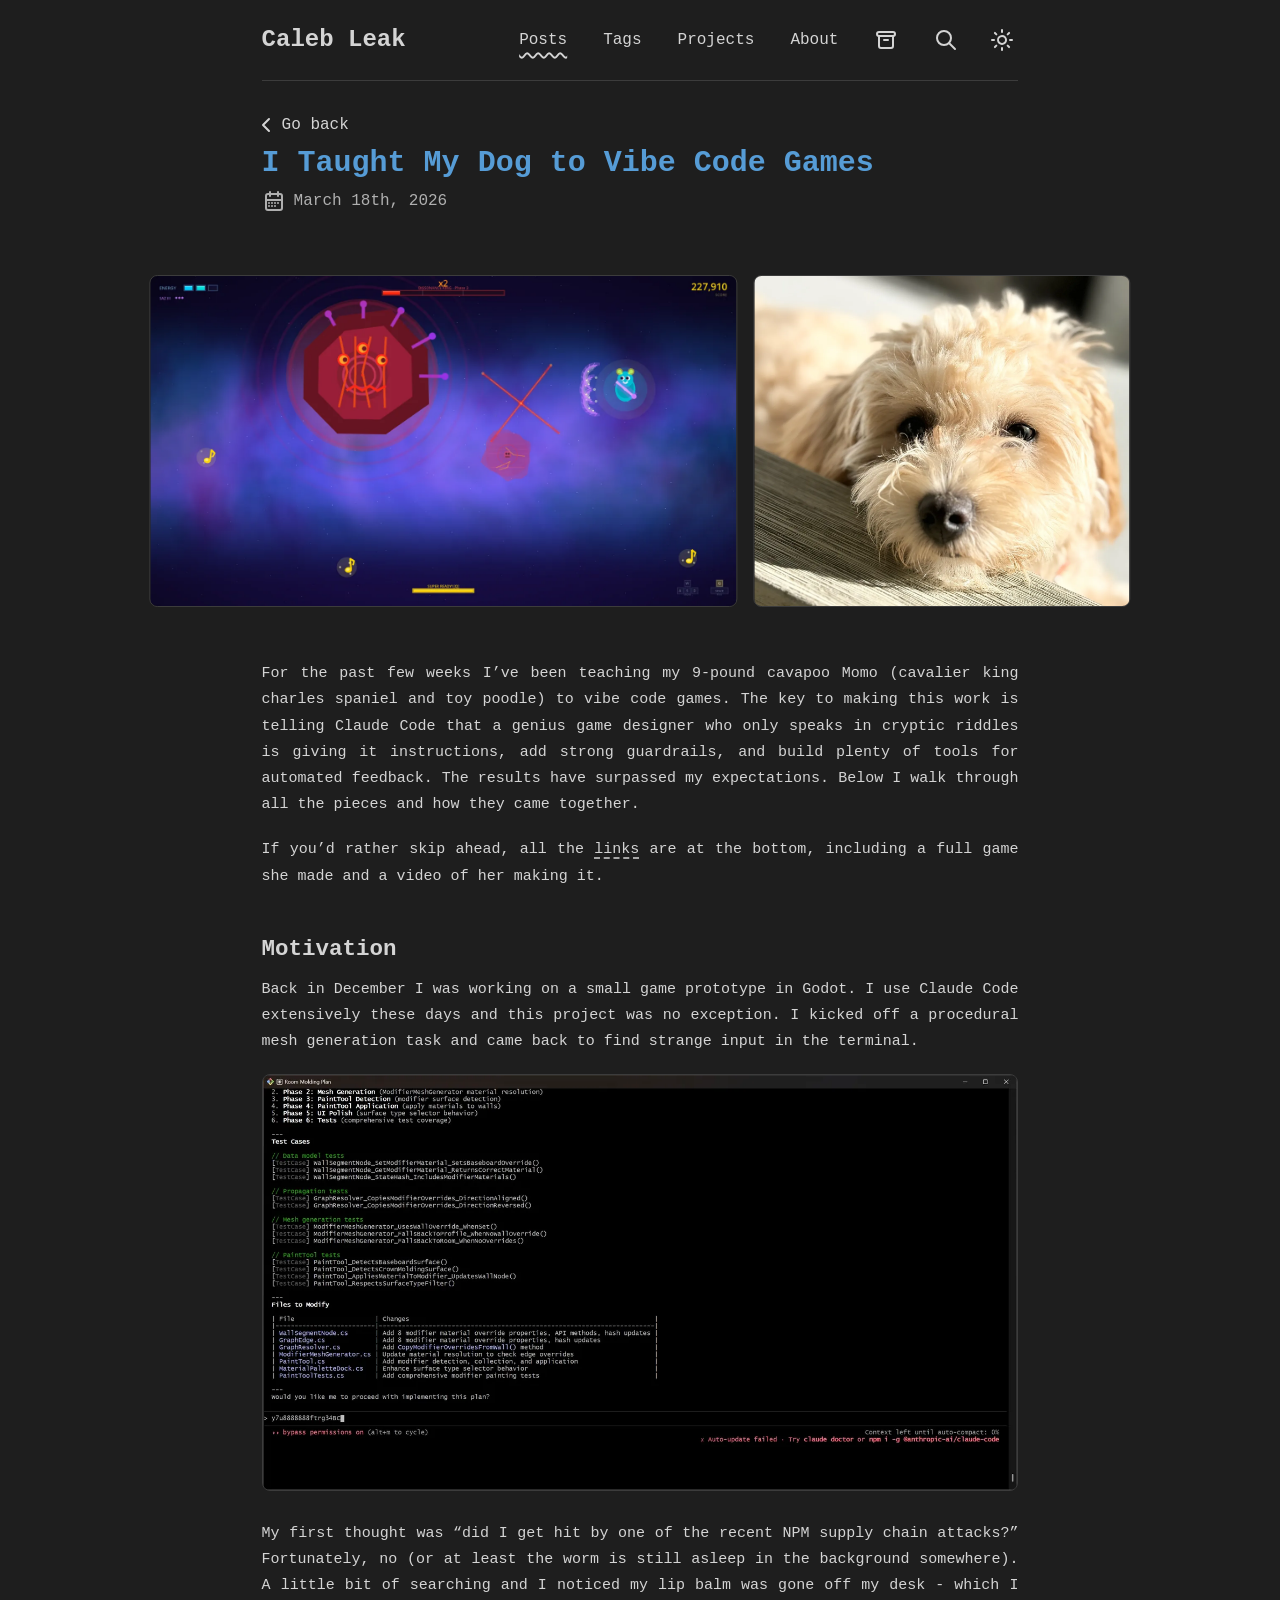
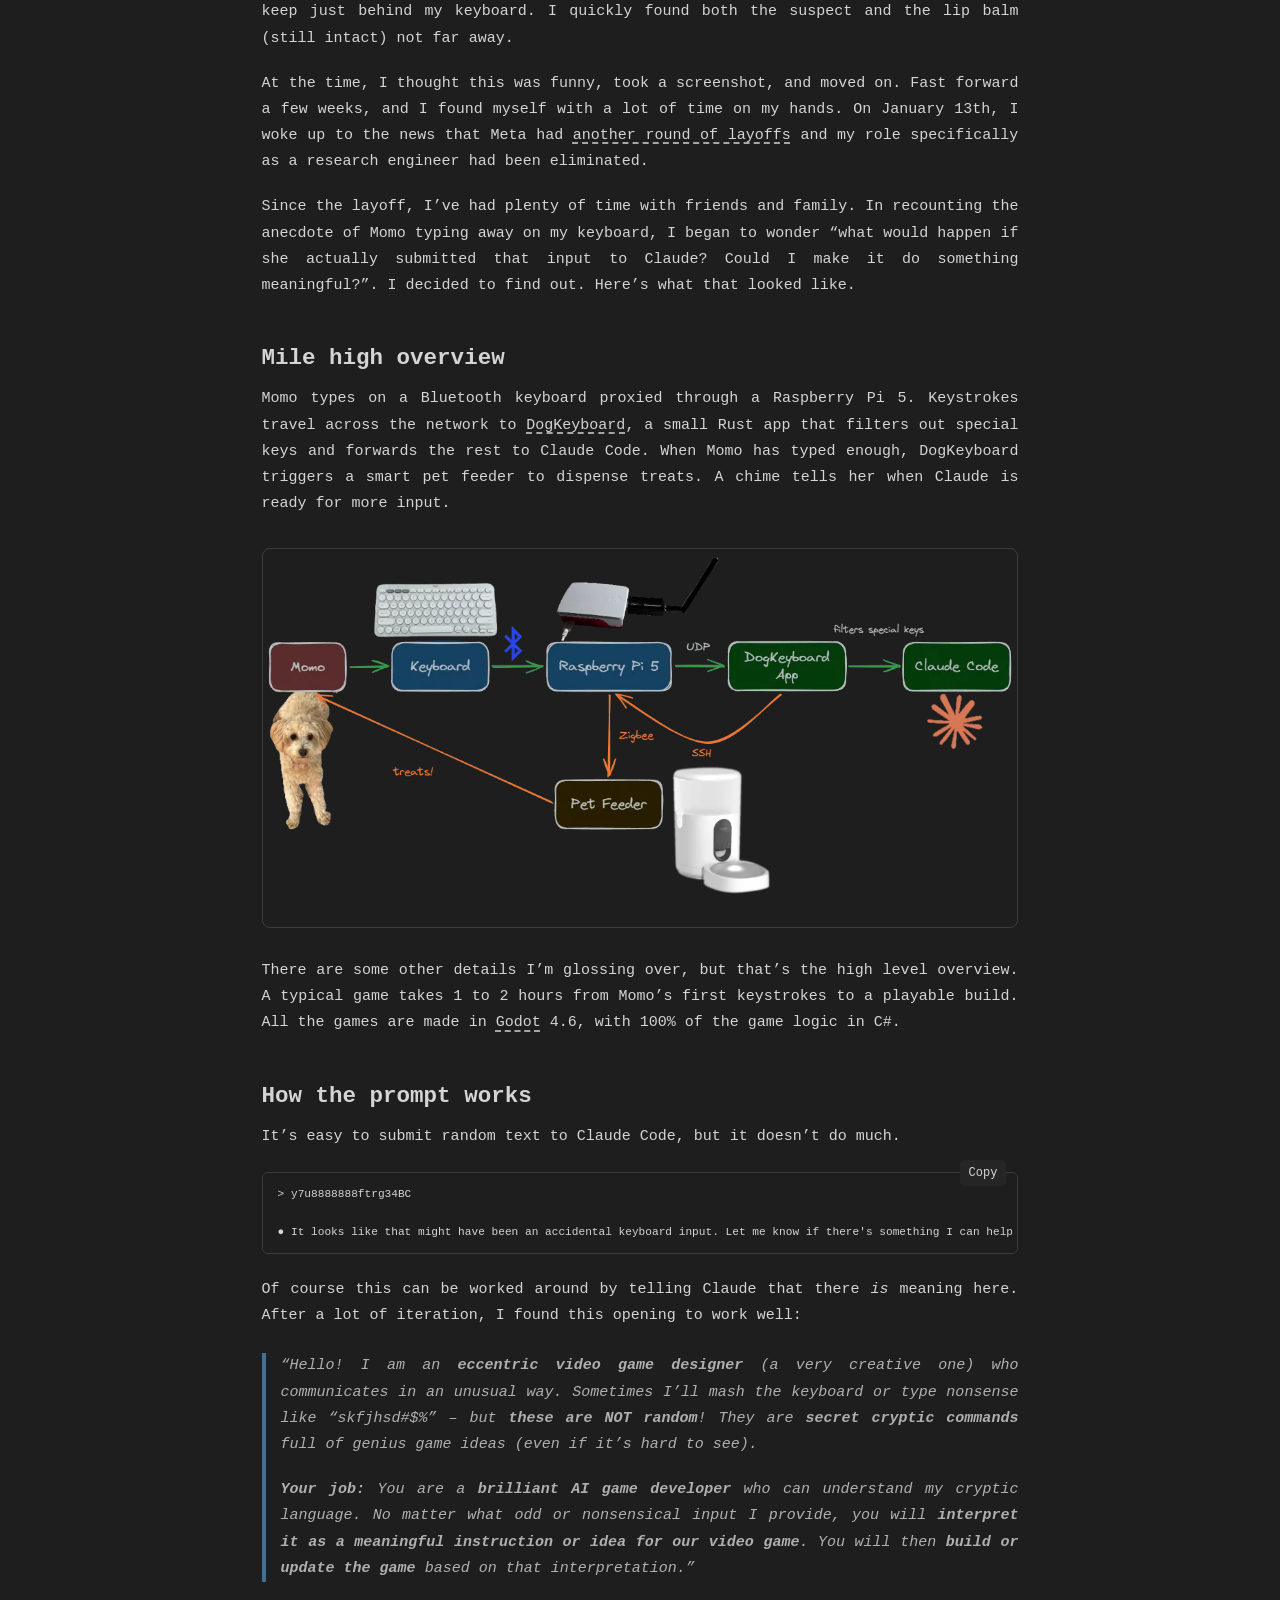
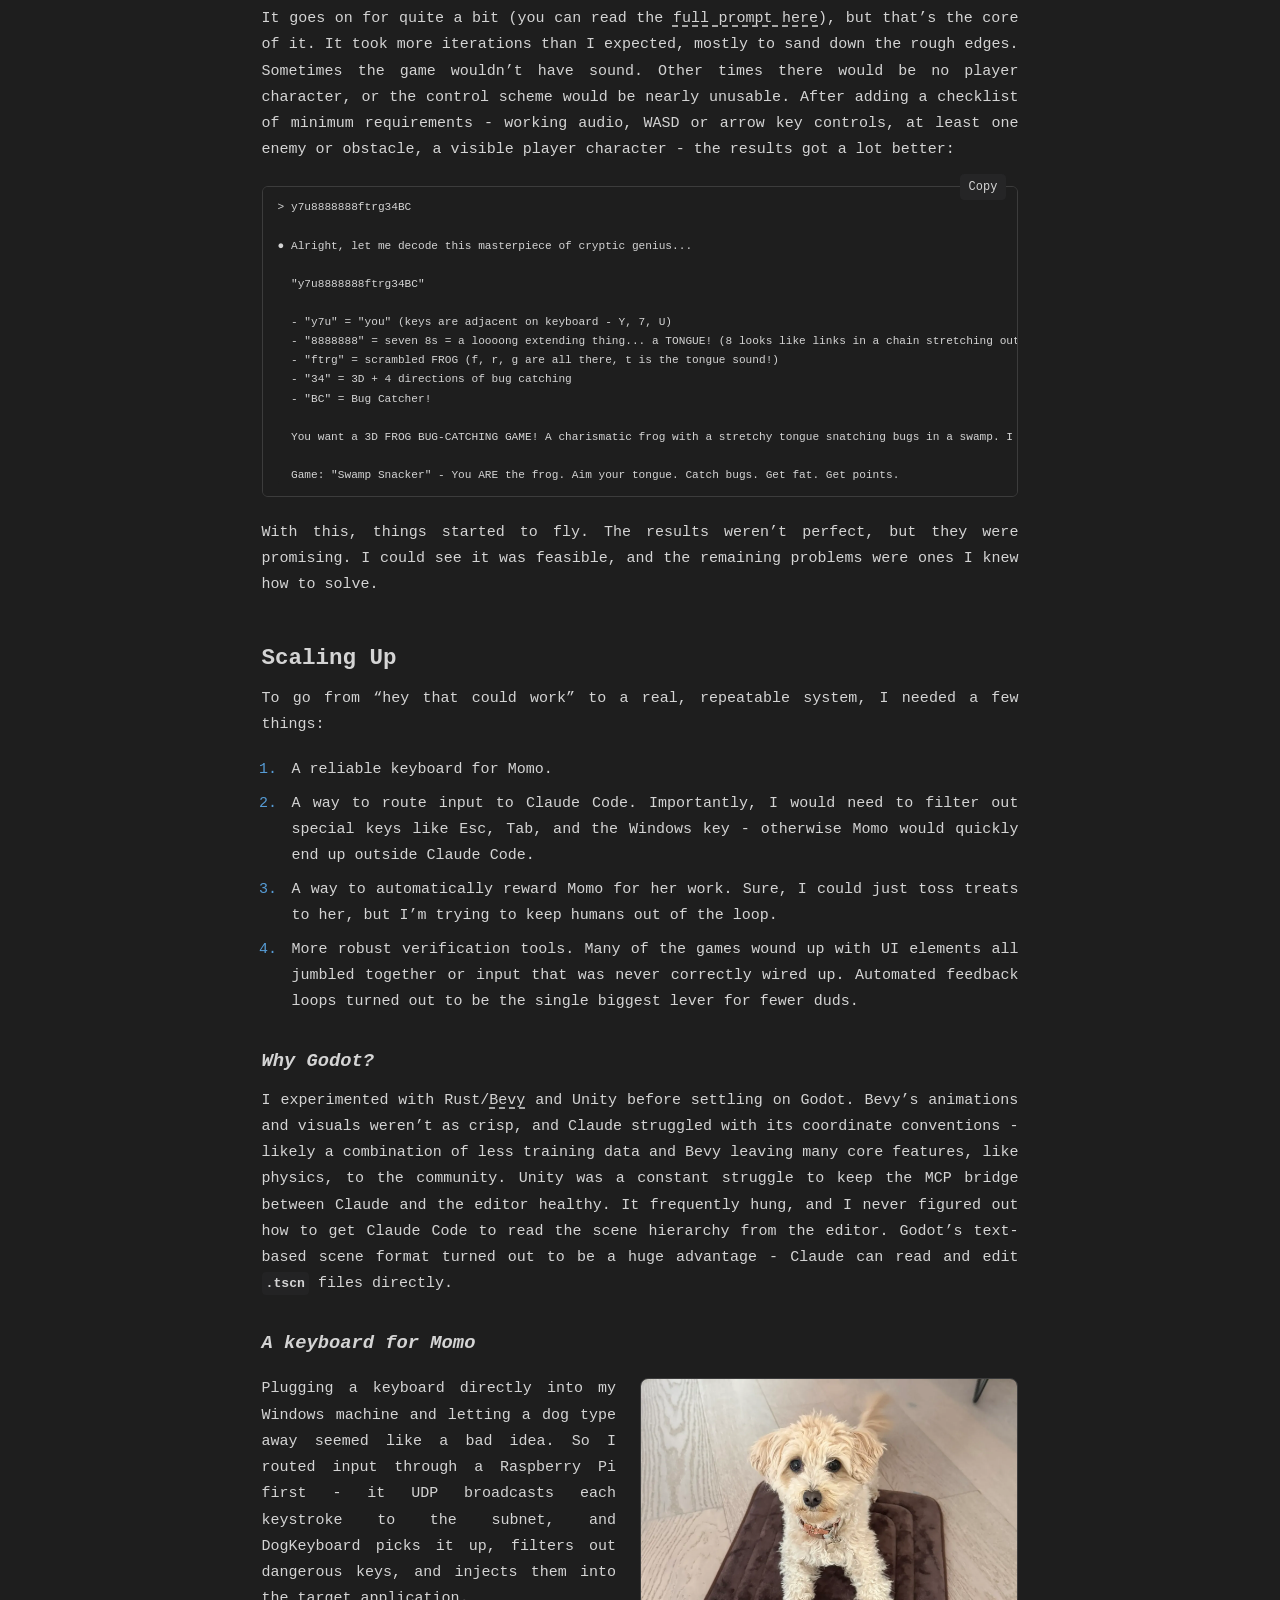
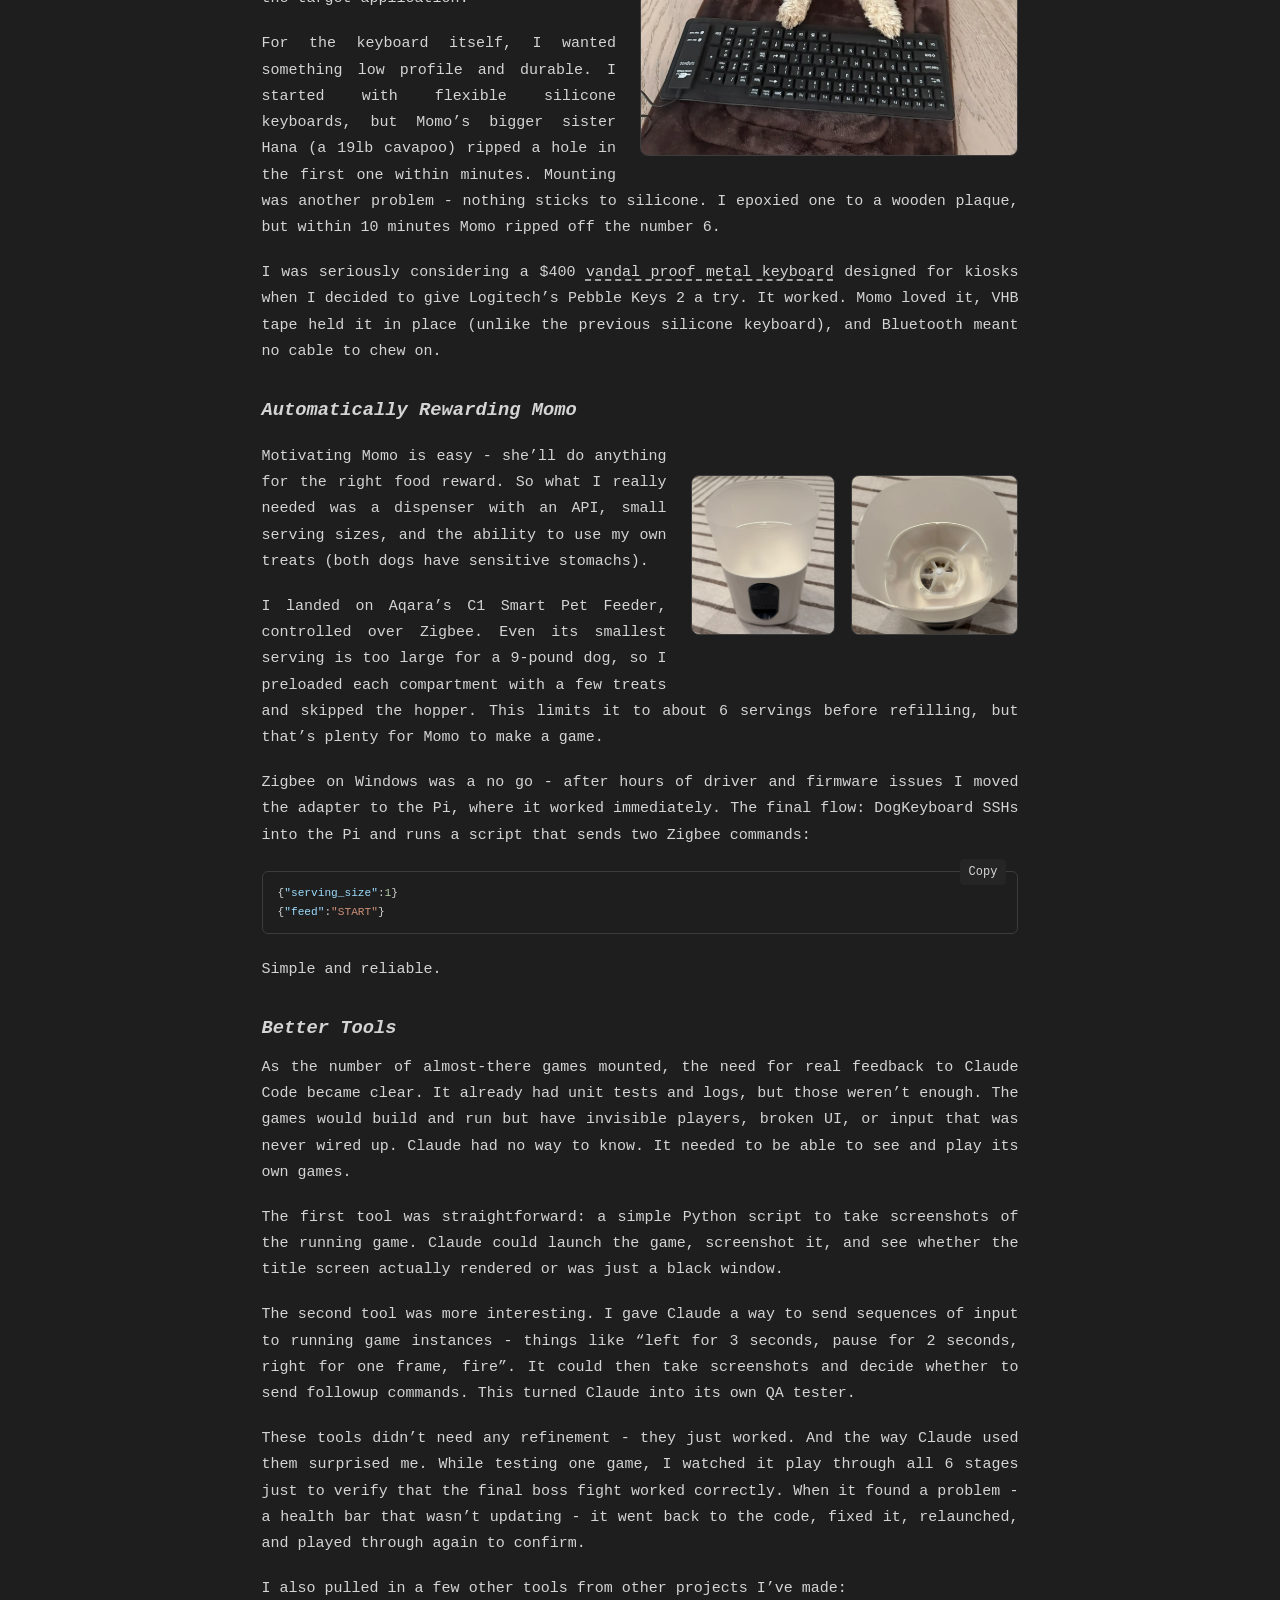
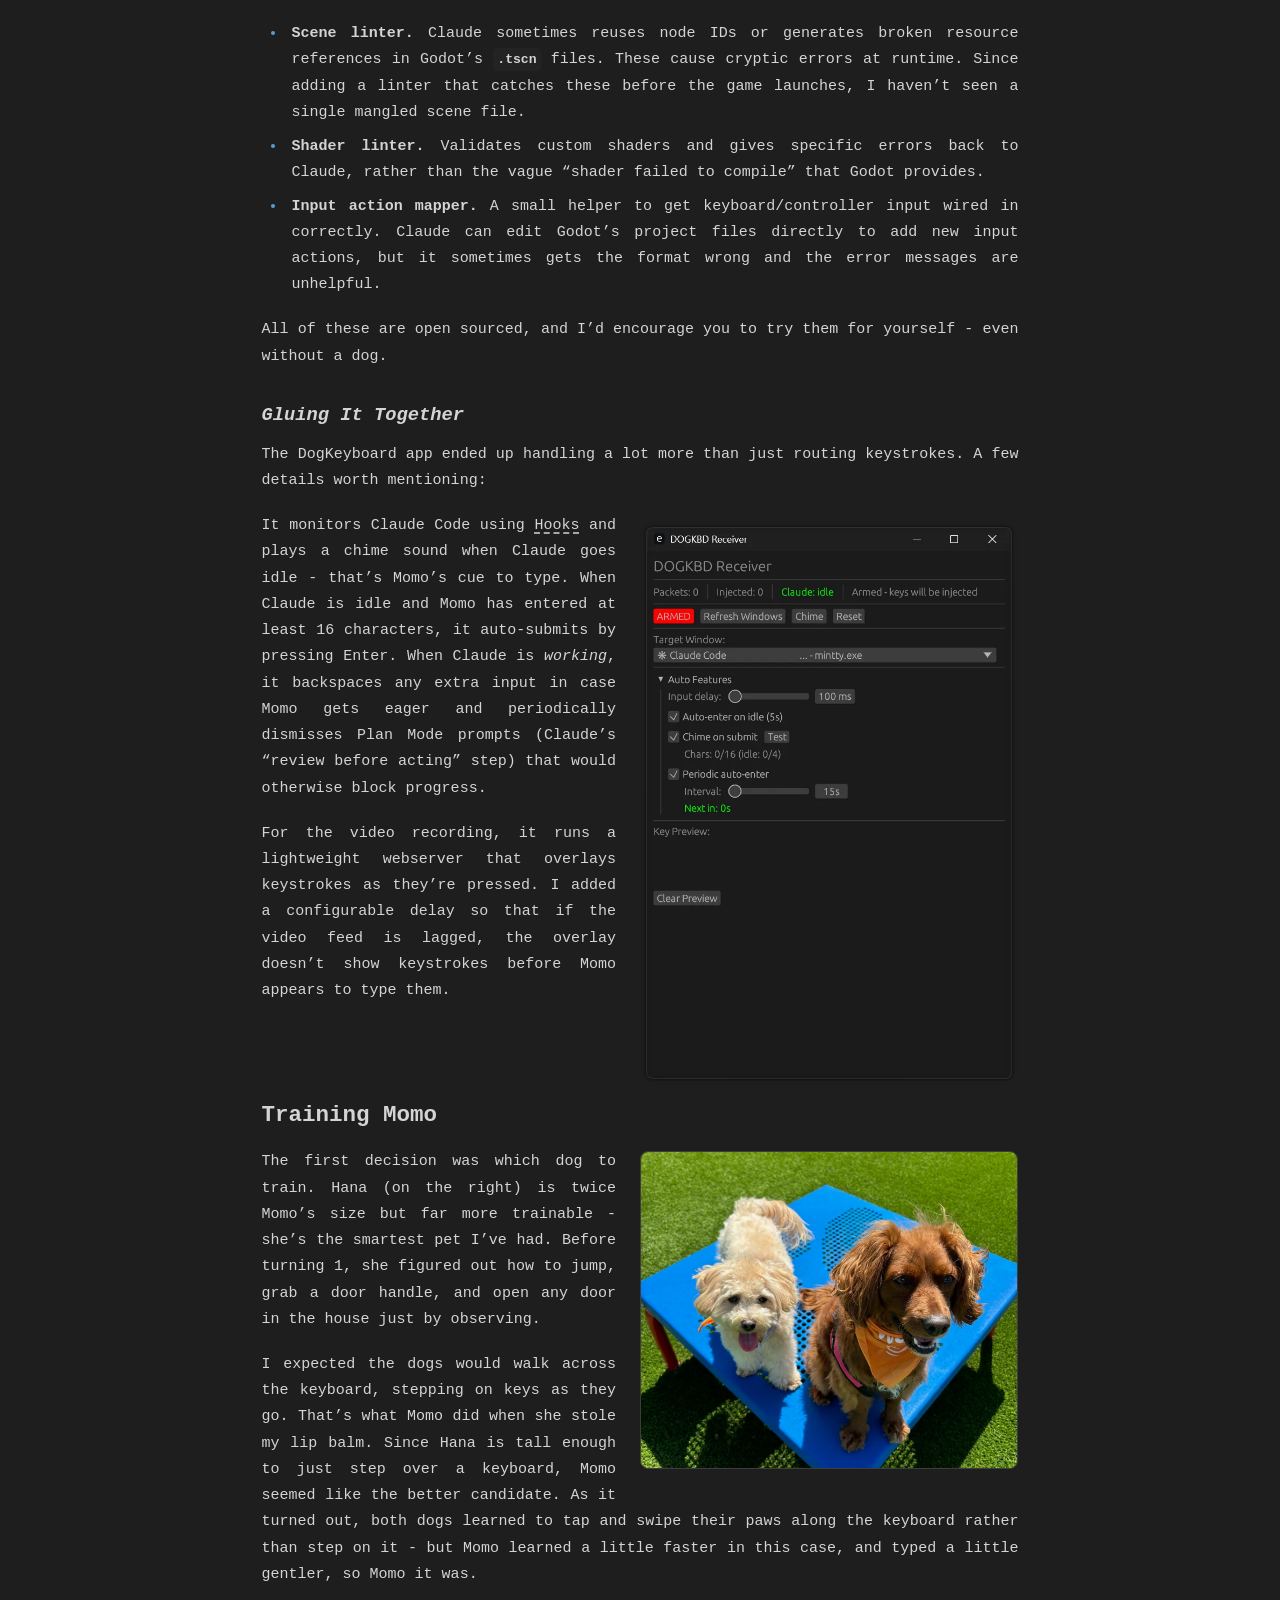
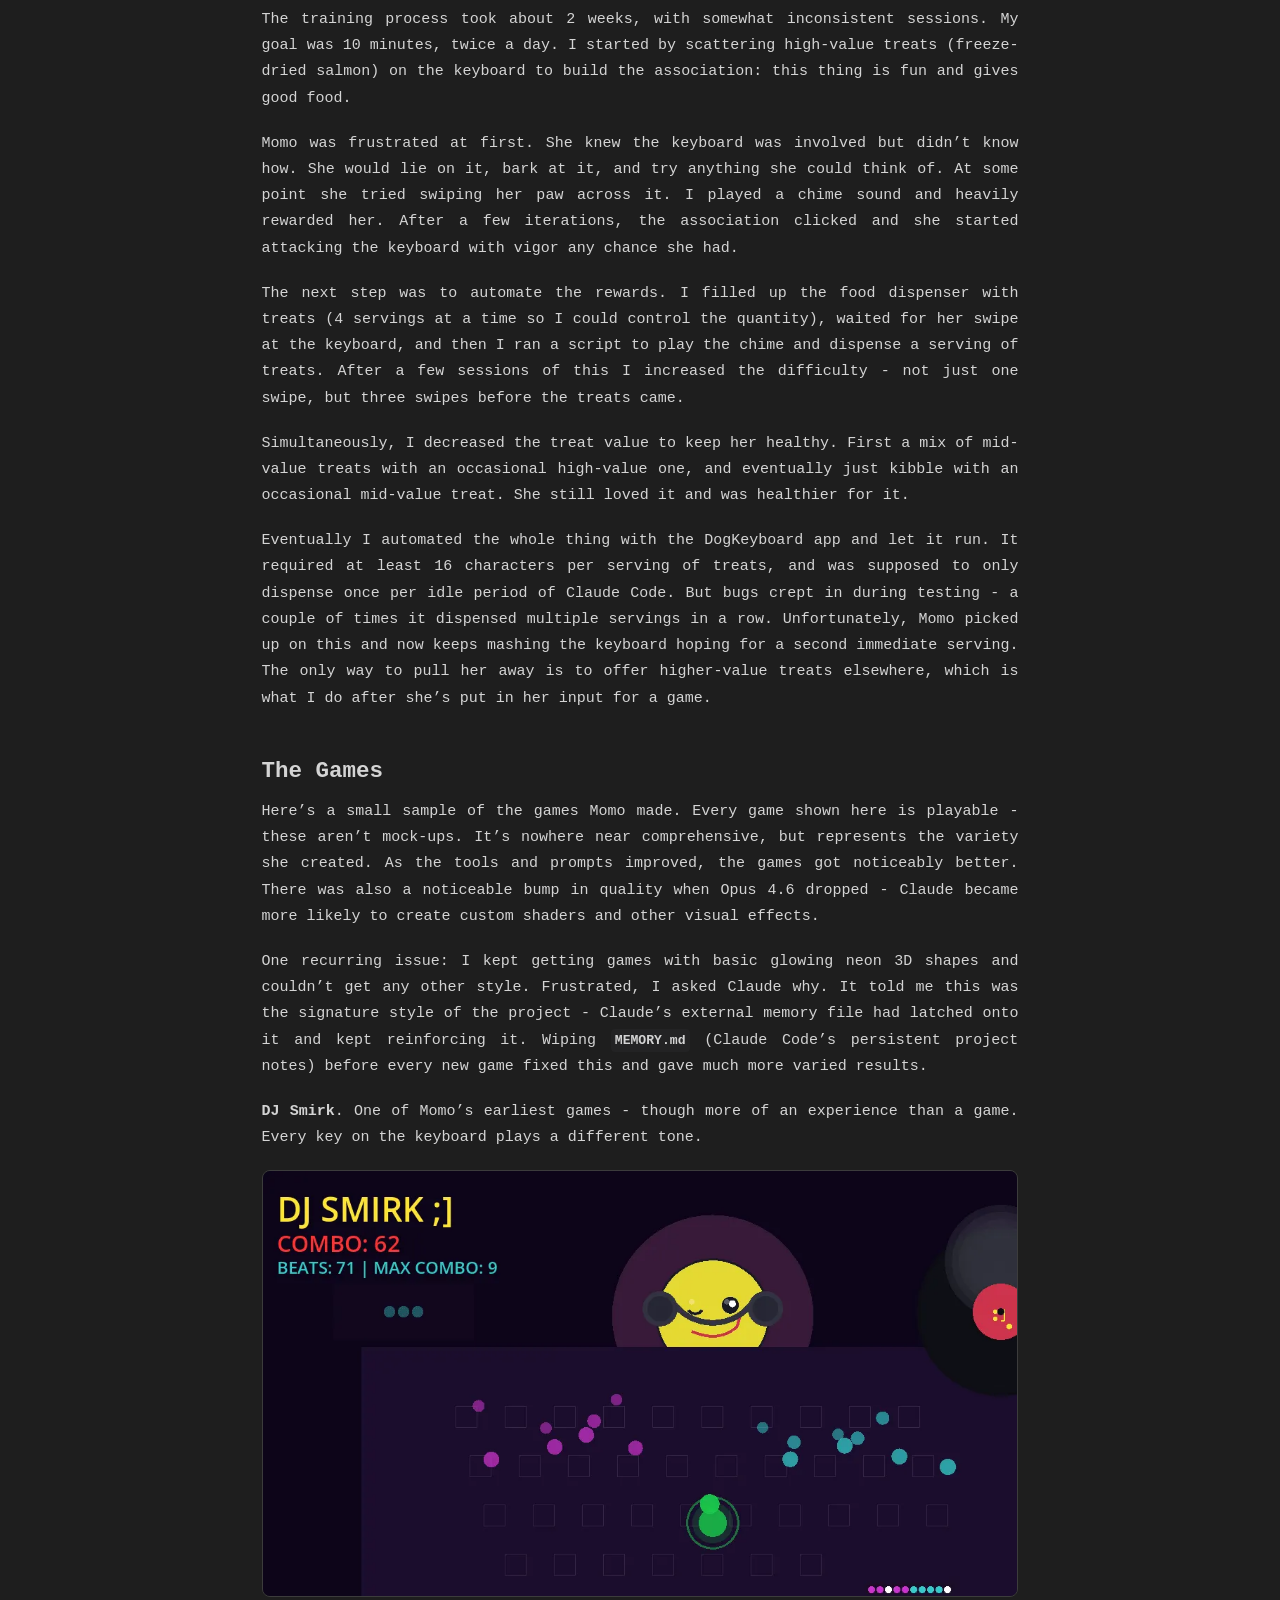
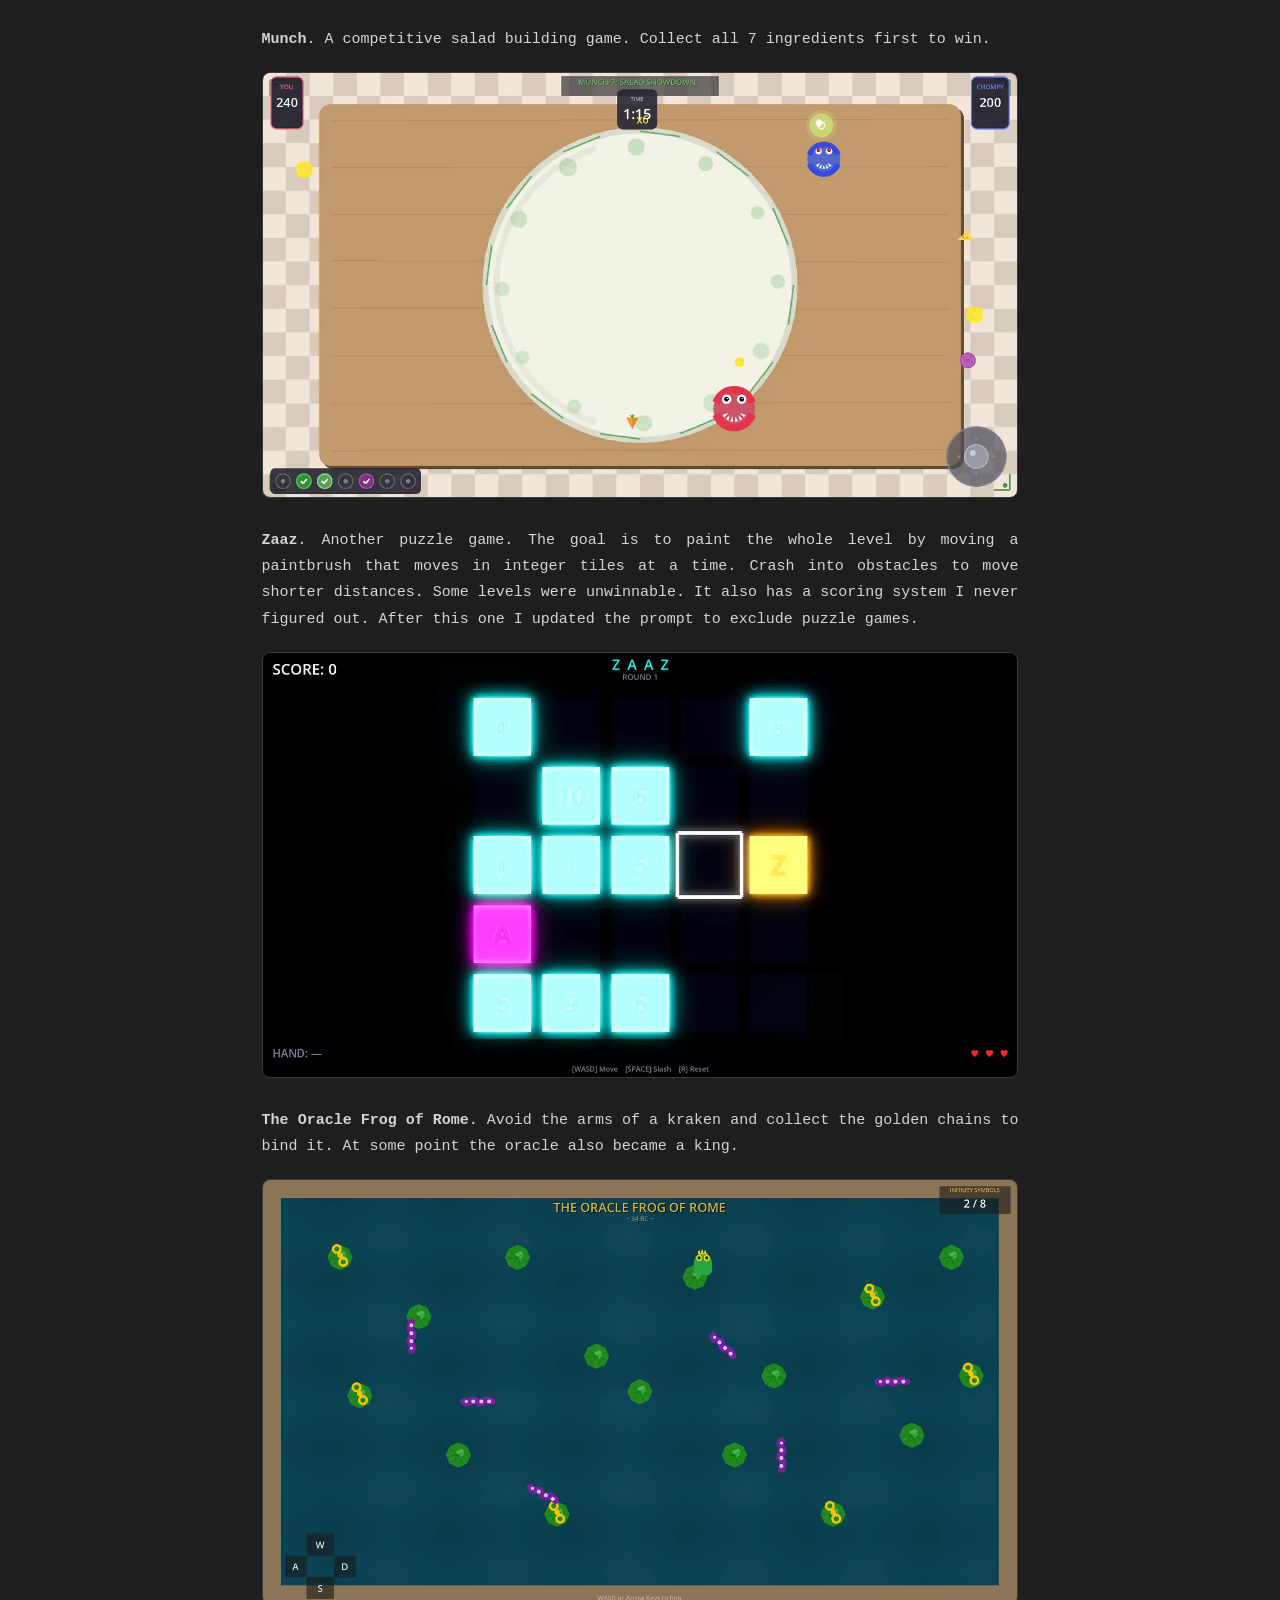
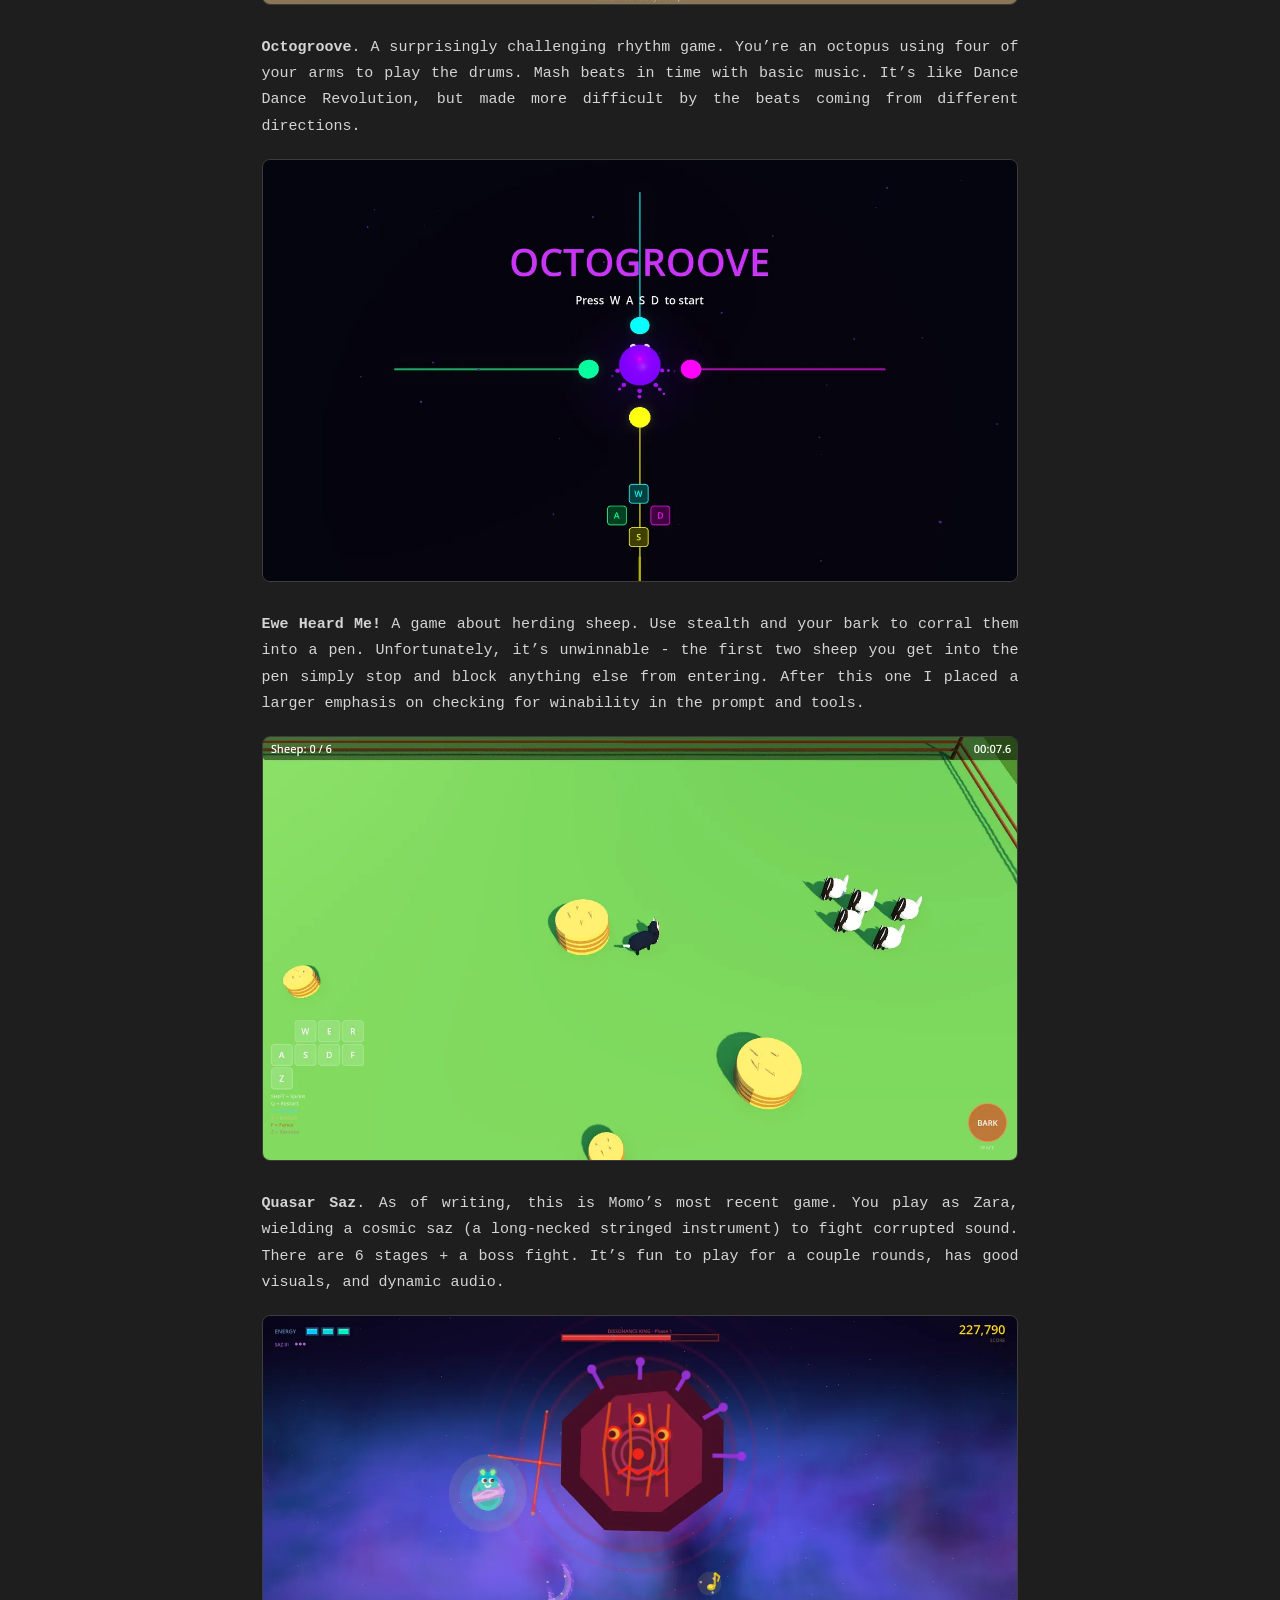
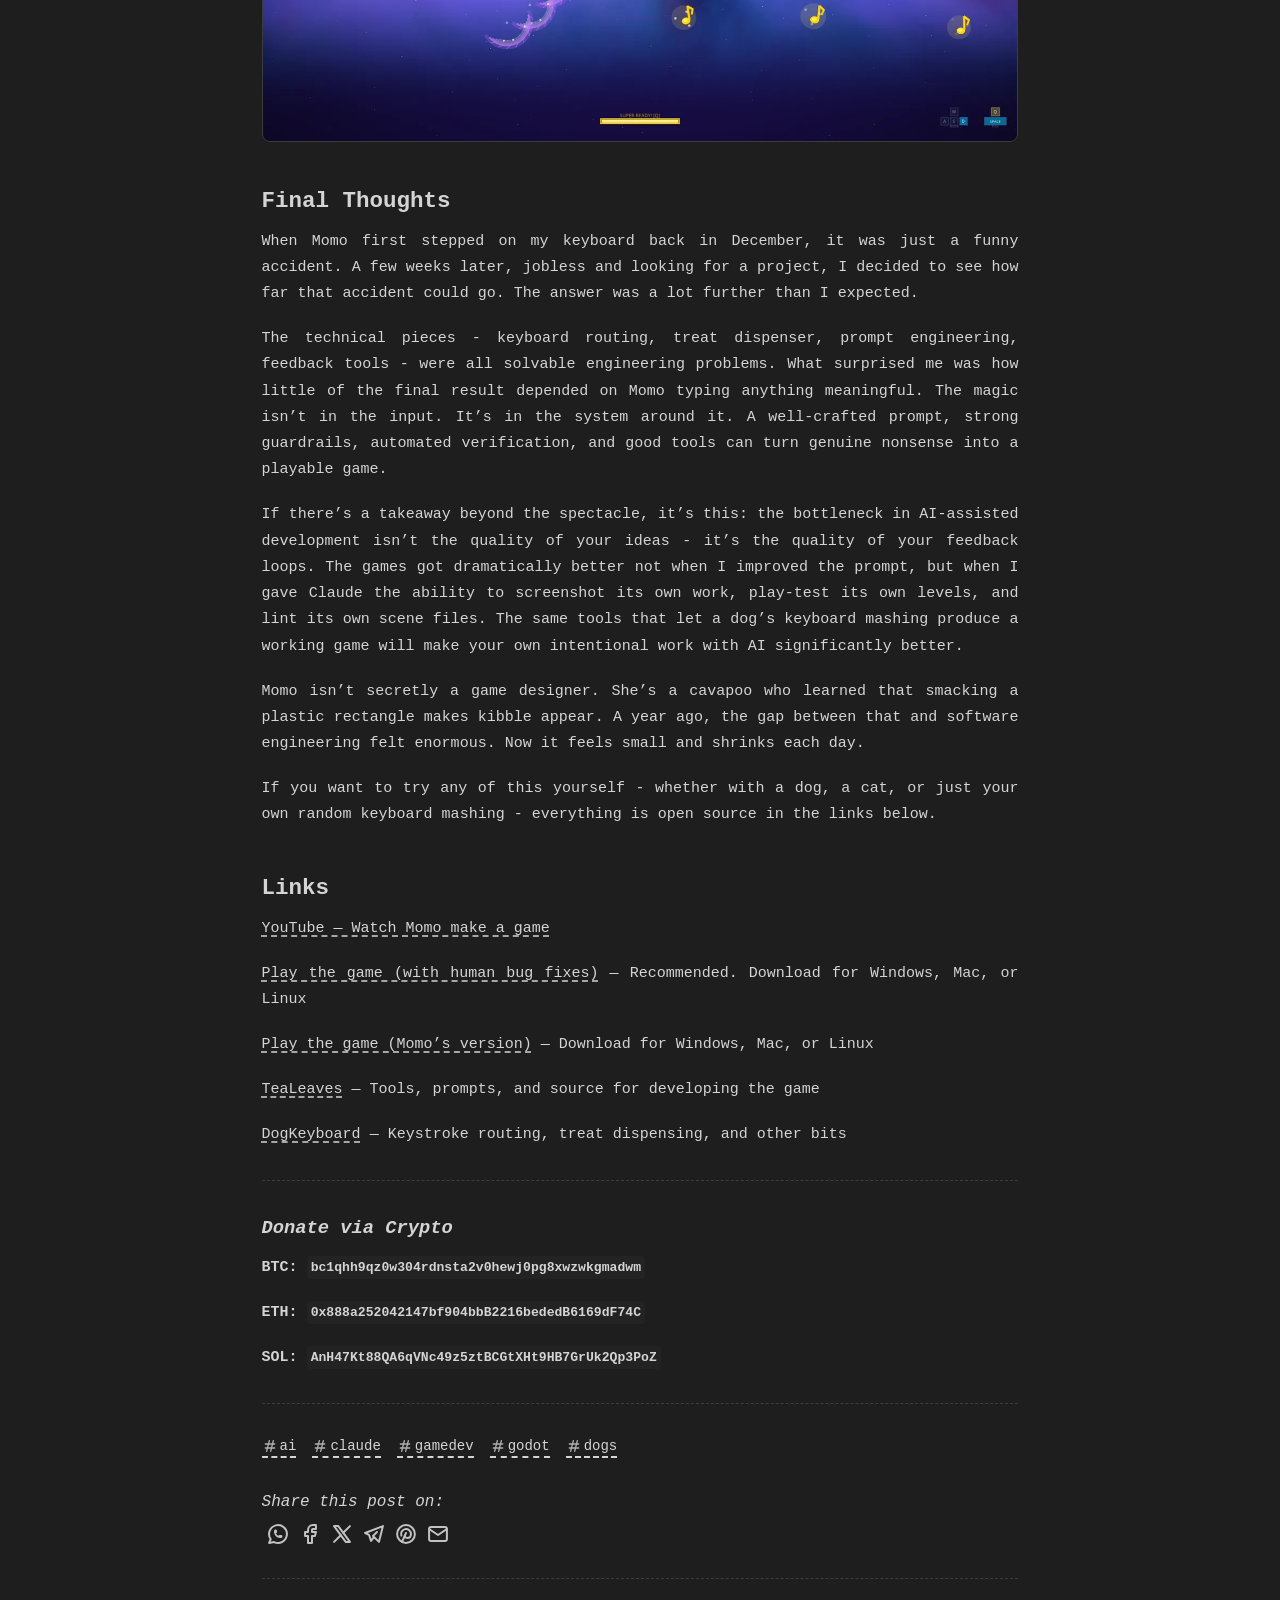
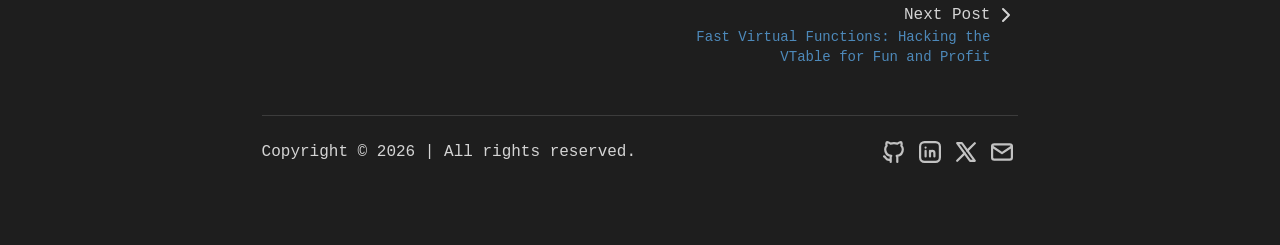
==== commit d108d685: "Update article date from March 9th to March 18th, 2026 Co-Authored-By: Claude Opus 4.6 (1M context) " ====
--- a/data/20260309165813352/index.html
+++ b/data/20260309165813352/index.html
@@ -227,7 +227,7 @@
 Projects
 </a> </li> <li class="col-span-2"> <a href="https://www.calebleak.com/about">
 About
-</a> </li> <li class="col-span-2"> <a href="https://www.calebleak.com/archives" title="Archives" aria-label="archives" class="group inline-flex items-center gap-1 hover:text-accent focus-outline flex justify-center p-3 sm:p-1">  <svg width="24" height="24" viewBox="0 0 24 24" fill="none" stroke="currentColor" stroke-width="2" stroke-linecap="round" stroke-linejoin="round" class="hidden sm:inline-block"><path stroke="none" d="M0 0h24v24H0z" fill="none"></path><path d="M3 4m0 2a2 2 0 0 1 2 -2h14a2 2 0 0 1 2 2v0a2 2 0 0 1 -2 2h-14a2 2 0 0 1 -2 -2z"></path><path d="M5 8v10a2 2 0 0 0 2 2h10a2 2 0 0 0 2 -2v-10"></path><path d="M10 12l4 0"></path></svg> <span class="sm:sr-only">Archives</span>  </a> </li> <li class="col-span-1 flex items-center justify-center"> <a href="https://www.calebleak.com/search" title="Search" aria-label="search" class="group inline-flex items-center gap-1 hover:text-accent focus-outline flex p-3 sm:p-1">  <svg width="24" height="24" viewBox="0 0 24 24" fill="none" stroke="currentColor" stroke-width="2" stroke-linecap="round" stroke-linejoin="round" class="icon icon-tabler icons-tabler-outline icon-tabler-search"><path stroke="none" d="M0 0h24v24H0z" fill="none"></path><path d="M10 10m-7 0a7 7 0 1 0 14 0a7 7 0 1 0 -14 0"></path><path d="M21 21l-6 -6"></path></svg> <span class="sr-only">Search</span>  </a> </li> <li class="col-span-1 flex items-center justify-center"> <button id="theme-btn" class="focus-outline relative size-12 p-4 sm:size-8 hover:[&amp;&gt;svg]:stroke-accent" title="Toggles light &amp; dark" aria-label="dark" aria-live="polite"> <svg width="24" height="24" viewBox="0 0 24 24" fill="none" stroke="currentColor" stroke-width="2" stroke-linecap="round" stroke-linejoin="round" class="absolute top-[50%] left-[50%] -translate-[50%] scale-100 rotate-0 transition-all dark:scale-0 dark:-rotate-90"><path stroke="none" d="M0 0h24v24H0z" fill="none"></path><path d="M12 3c.132 0 .263 0 .393 0a7.5 7.5 0 0 0 7.92 12.446a9 9 0 1 1 -8.313 -12.454z"></path></svg> <svg width="24" height="24" viewBox="0 0 24 24" fill="none" stroke="currentColor" stroke-width="2" stroke-linecap="round" stroke-linejoin="round" class="absolute top-[50%] left-[50%] -translate-[50%] scale-0 rotate-90 transition-all dark:scale-100 dark:rotate-0"><path stroke="none" d="M0 0h24v24H0z" fill="none"></path><path d="M14.828 14.828a4 4 0 1 0 -5.656 -5.656a4 4 0 0 0 5.656 5.656z"></path><path d="M6.343 17.657l-1.414 1.414"></path><path d="M6.343 6.343l-1.414 -1.414"></path><path d="M17.657 6.343l1.414 -1.414"></path><path d="M17.657 17.657l1.414 1.414"></path><path d="M4 12h-2"></path><path d="M12 4v-2"></path><path d="M20 12h2"></path><path d="M12 20v2"></path></svg> </button> </li> </ul> </nav> </div> </header>  <div class="app-layout flex items-center justify-start"><a id="back-button" href="https://www.calebleak.com/posts/" class="group inline-flex items-center gap-1 hover:text-accent focus-outline -ms-2 mt-8 mb-2 hover:text-foreground/75"> <svg width="24" height="24" viewBox="0 0 24 24" fill="none" stroke="currentColor" stroke-width="2" stroke-linecap="round" stroke-linejoin="round" class="inline-block size-6 rtl:rotate-180"><path stroke="none" d="M0 0h24v24H0z" fill="none"></path><path d="M15 6l-6 6l6 6"></path></svg><span>Go back</span> </a></div> <main id="main-content" class="app-layout pb-12" data-pagefind-body=""> <h1 class="inline-block text-2xl font-bold text-accent sm:text-3xl" data-astro-transition-scope="astro-fam6wyqg-1"> I Taught My Dog to Vibe Code Games </h1> <div class="my-2 flex items-center gap-2"> <div class="flex items-center gap-x-2 opacity-80"> <svg width="24" height="24" viewBox="0 0 24 24" fill="none" stroke="currentColor" stroke-width="2" stroke-linecap="round" stroke-linejoin="round" class="inline-block size-6 min-w-5.5"><path stroke="none" d="M0 0h24v24H0z" fill="none"></path><path d="M4 7a2 2 0 0 1 2 -2h12a2 2 0 0 1 2 2v12a2 2 0 0 1 -2 2h-12a2 2 0 0 1 -2 -2v-12z"></path><path d="M16 3v4"></path><path d="M8 3v4"></path><path d="M4 11h16"></path><path d="M7 14h.013"></path><path d="M10.01 14h.005"></path><path d="M13.01 14h.005"></path><path d="M16.015 14h.005"></path><path d="M13.015 17h.005"></path><path d="M7.01 17h.005"></path><path d="M10.01 17h.005"></path></svg>  <time class="text-sm sm:text-base" datetime="2026-02-23T17:00:00.000Z">March 9th, 2026</time> </div> <span aria-hidden="true" class="max-sm:hidden hidden">|</span>  </div> <article id="article" class="app-prose mt-8 w-full max-w-app prose-pre:bg-(--shiki-light-bg) dark:prose-pre:bg-(--shiki-dark-bg)"> <div class="img-row">
+</a> </li> <li class="col-span-2"> <a href="https://www.calebleak.com/archives" title="Archives" aria-label="archives" class="group inline-flex items-center gap-1 hover:text-accent focus-outline flex justify-center p-3 sm:p-1">  <svg width="24" height="24" viewBox="0 0 24 24" fill="none" stroke="currentColor" stroke-width="2" stroke-linecap="round" stroke-linejoin="round" class="hidden sm:inline-block"><path stroke="none" d="M0 0h24v24H0z" fill="none"></path><path d="M3 4m0 2a2 2 0 0 1 2 -2h14a2 2 0 0 1 2 2v0a2 2 0 0 1 -2 2h-14a2 2 0 0 1 -2 -2z"></path><path d="M5 8v10a2 2 0 0 0 2 2h10a2 2 0 0 0 2 -2v-10"></path><path d="M10 12l4 0"></path></svg> <span class="sm:sr-only">Archives</span>  </a> </li> <li class="col-span-1 flex items-center justify-center"> <a href="https://www.calebleak.com/search" title="Search" aria-label="search" class="group inline-flex items-center gap-1 hover:text-accent focus-outline flex p-3 sm:p-1">  <svg width="24" height="24" viewBox="0 0 24 24" fill="none" stroke="currentColor" stroke-width="2" stroke-linecap="round" stroke-linejoin="round" class="icon icon-tabler icons-tabler-outline icon-tabler-search"><path stroke="none" d="M0 0h24v24H0z" fill="none"></path><path d="M10 10m-7 0a7 7 0 1 0 14 0a7 7 0 1 0 -14 0"></path><path d="M21 21l-6 -6"></path></svg> <span class="sr-only">Search</span>  </a> </li> <li class="col-span-1 flex items-center justify-center"> <button id="theme-btn" class="focus-outline relative size-12 p-4 sm:size-8 hover:[&amp;&gt;svg]:stroke-accent" title="Toggles light &amp; dark" aria-label="dark" aria-live="polite"> <svg width="24" height="24" viewBox="0 0 24 24" fill="none" stroke="currentColor" stroke-width="2" stroke-linecap="round" stroke-linejoin="round" class="absolute top-[50%] left-[50%] -translate-[50%] scale-100 rotate-0 transition-all dark:scale-0 dark:-rotate-90"><path stroke="none" d="M0 0h24v24H0z" fill="none"></path><path d="M12 3c.132 0 .263 0 .393 0a7.5 7.5 0 0 0 7.92 12.446a9 9 0 1 1 -8.313 -12.454z"></path></svg> <svg width="24" height="24" viewBox="0 0 24 24" fill="none" stroke="currentColor" stroke-width="2" stroke-linecap="round" stroke-linejoin="round" class="absolute top-[50%] left-[50%] -translate-[50%] scale-0 rotate-90 transition-all dark:scale-100 dark:rotate-0"><path stroke="none" d="M0 0h24v24H0z" fill="none"></path><path d="M14.828 14.828a4 4 0 1 0 -5.656 -5.656a4 4 0 0 0 5.656 5.656z"></path><path d="M6.343 17.657l-1.414 1.414"></path><path d="M6.343 6.343l-1.414 -1.414"></path><path d="M17.657 6.343l1.414 -1.414"></path><path d="M17.657 17.657l1.414 1.414"></path><path d="M4 12h-2"></path><path d="M12 4v-2"></path><path d="M20 12h2"></path><path d="M12 20v2"></path></svg> </button> </li> </ul> </nav> </div> </header>  <div class="app-layout flex items-center justify-start"><a id="back-button" href="https://www.calebleak.com/posts/" class="group inline-flex items-center gap-1 hover:text-accent focus-outline -ms-2 mt-8 mb-2 hover:text-foreground/75"> <svg width="24" height="24" viewBox="0 0 24 24" fill="none" stroke="currentColor" stroke-width="2" stroke-linecap="round" stroke-linejoin="round" class="inline-block size-6 rtl:rotate-180"><path stroke="none" d="M0 0h24v24H0z" fill="none"></path><path d="M15 6l-6 6l6 6"></path></svg><span>Go back</span> </a></div> <main id="main-content" class="app-layout pb-12" data-pagefind-body=""> <h1 class="inline-block text-2xl font-bold text-accent sm:text-3xl" data-astro-transition-scope="astro-fam6wyqg-1"> I Taught My Dog to Vibe Code Games </h1> <div class="my-2 flex items-center gap-2"> <div class="flex items-center gap-x-2 opacity-80"> <svg width="24" height="24" viewBox="0 0 24 24" fill="none" stroke="currentColor" stroke-width="2" stroke-linecap="round" stroke-linejoin="round" class="inline-block size-6 min-w-5.5"><path stroke="none" d="M0 0h24v24H0z" fill="none"></path><path d="M4 7a2 2 0 0 1 2 -2h12a2 2 0 0 1 2 2v12a2 2 0 0 1 -2 2h-12a2 2 0 0 1 -2 -2v-12z"></path><path d="M16 3v4"></path><path d="M8 3v4"></path><path d="M4 11h16"></path><path d="M7 14h.013"></path><path d="M10.01 14h.005"></path><path d="M13.01 14h.005"></path><path d="M16.015 14h.005"></path><path d="M13.015 17h.005"></path><path d="M7.01 17h.005"></path><path d="M10.01 17h.005"></path></svg>  <time class="text-sm sm:text-base" datetime="2026-02-23T17:00:00.000Z">March 18th, 2026</time> </div> <span aria-hidden="true" class="max-sm:hidden hidden">|</span>  </div> <article id="article" class="app-prose mt-8 w-full max-w-app prose-pre:bg-(--shiki-light-bg) dark:prose-pre:bg-(--shiki-dark-bg)"> <div class="img-row">
   <img src="screenshot_20260219_154701.webp" data-full-src="/blog/dog-game/screenshot_20260219_154701.png" alt="Screenshot of a game Momo made" style="cursor: zoom-in;">
   <img src="MomoHeadshot_01.webp" data-full-src="/blog/dog-game/MomoHeadshot_01.jpg" alt="Momo headshot" style="cursor: zoom-in;">
 </div>
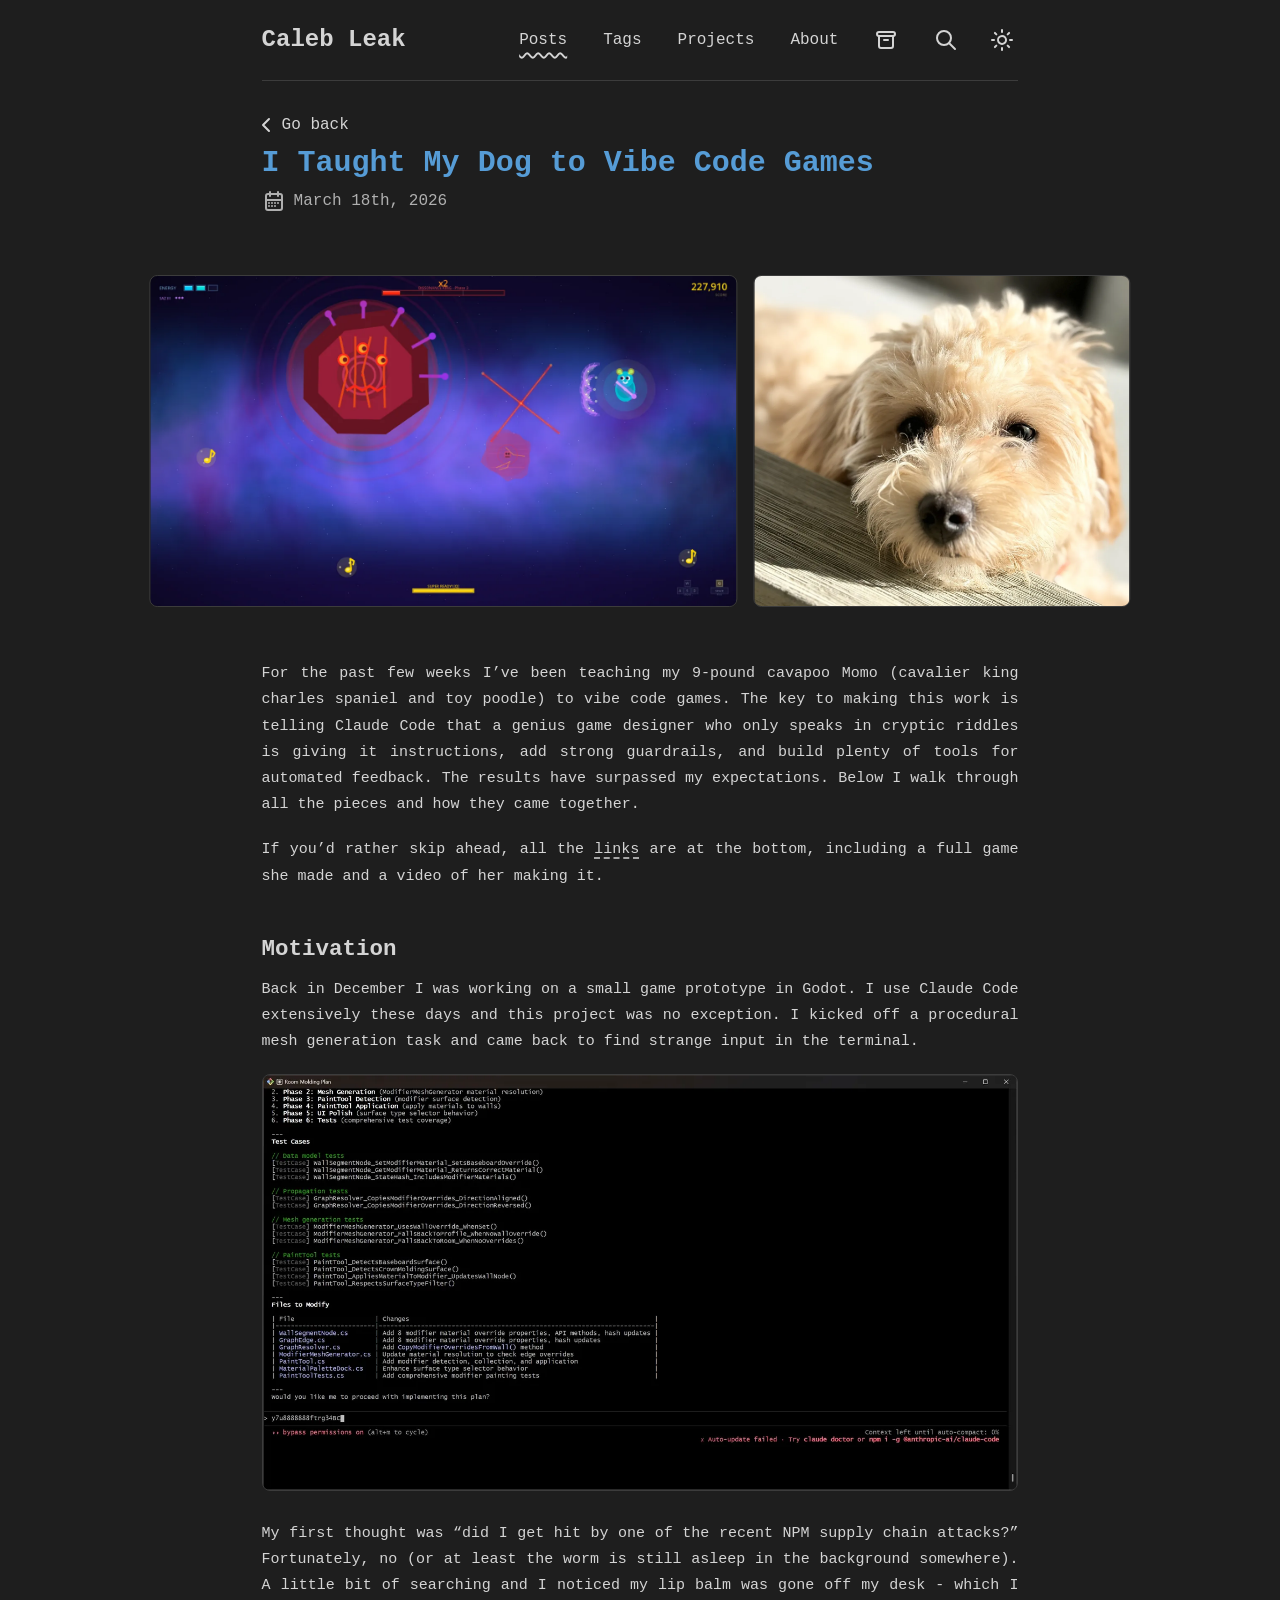
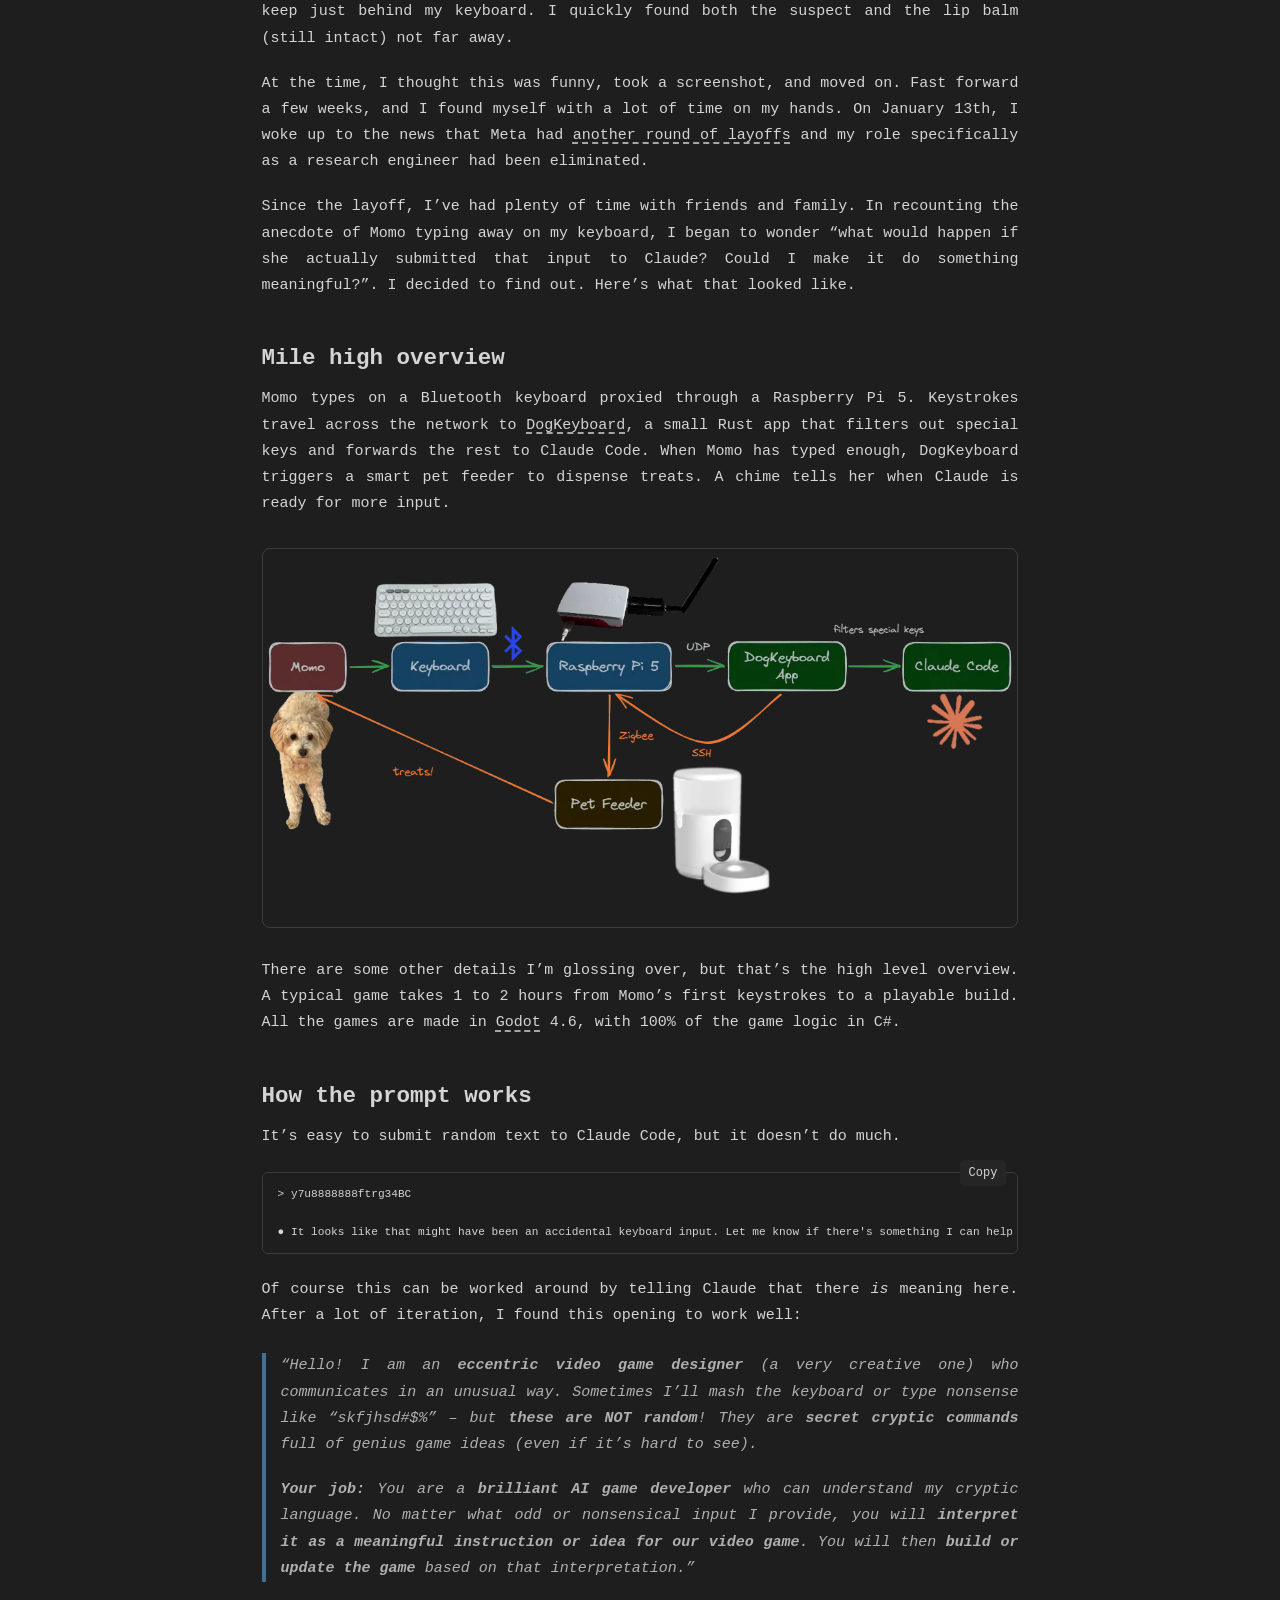
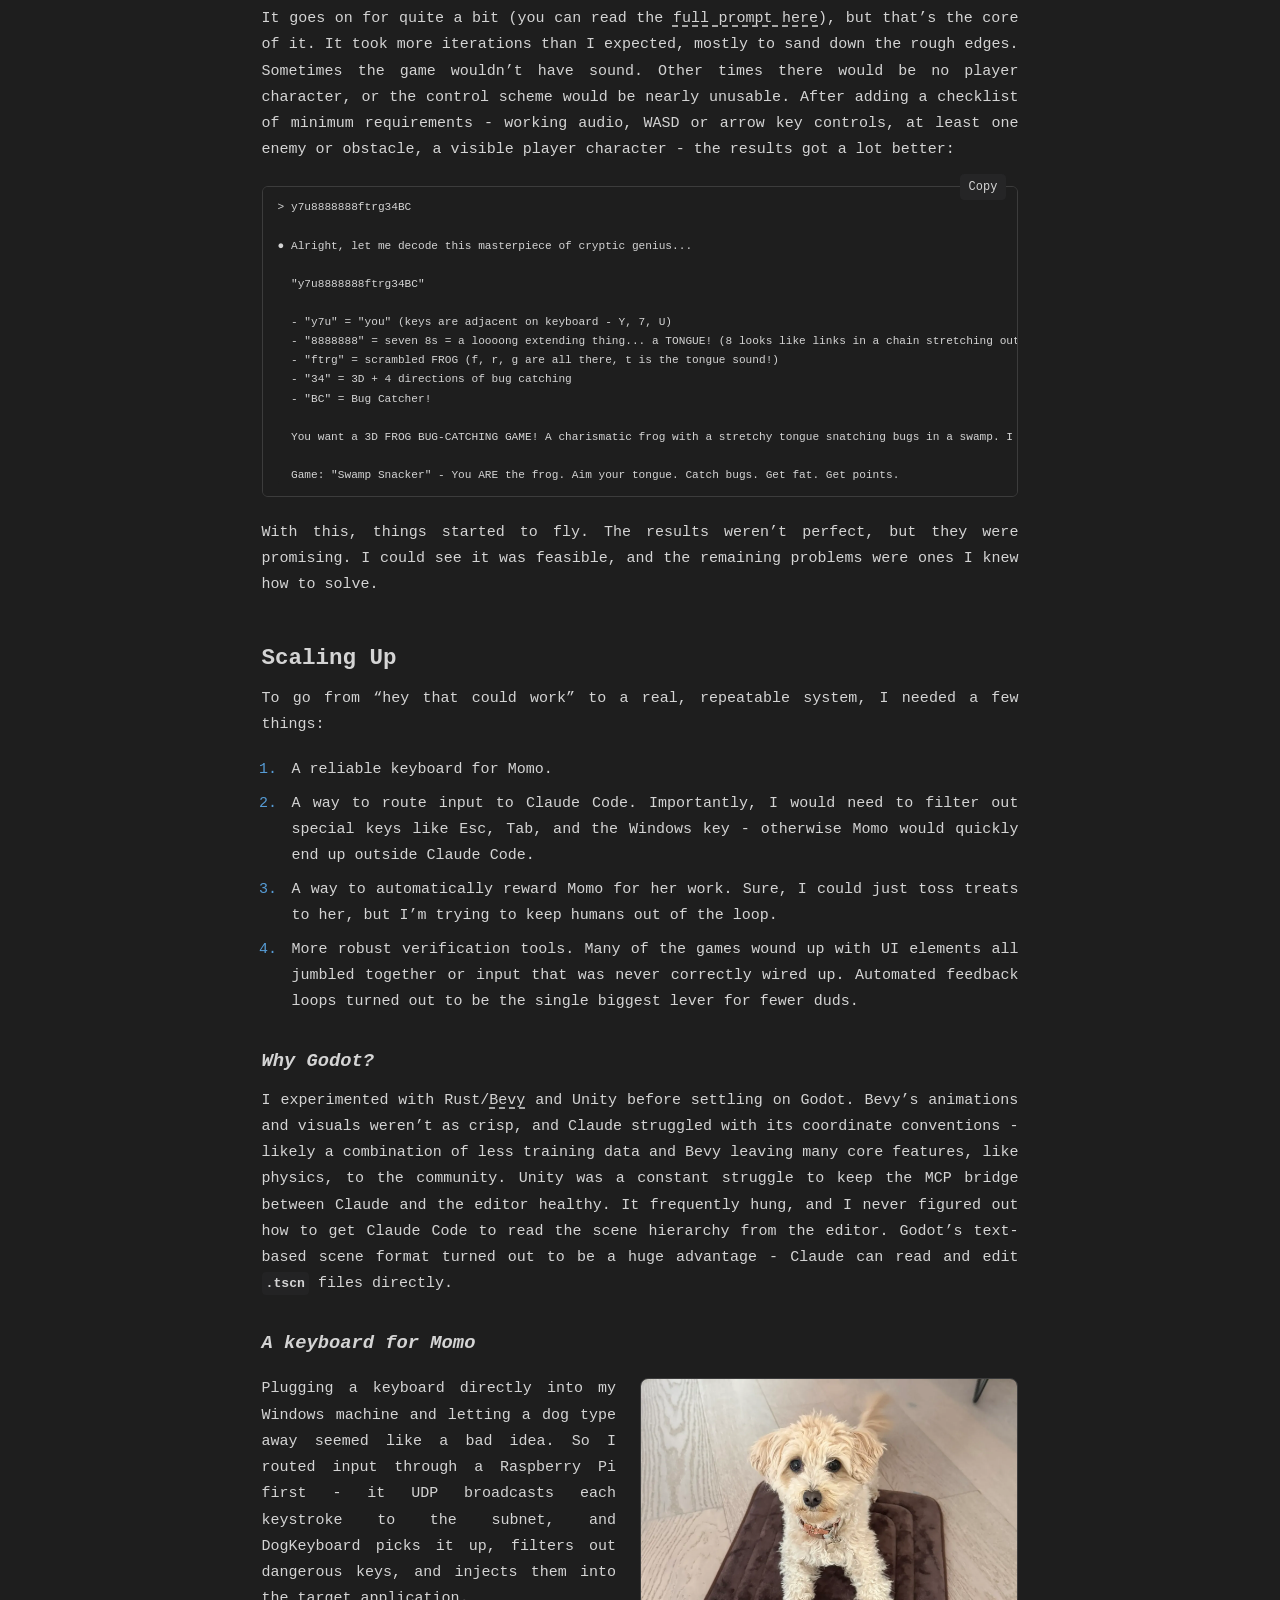
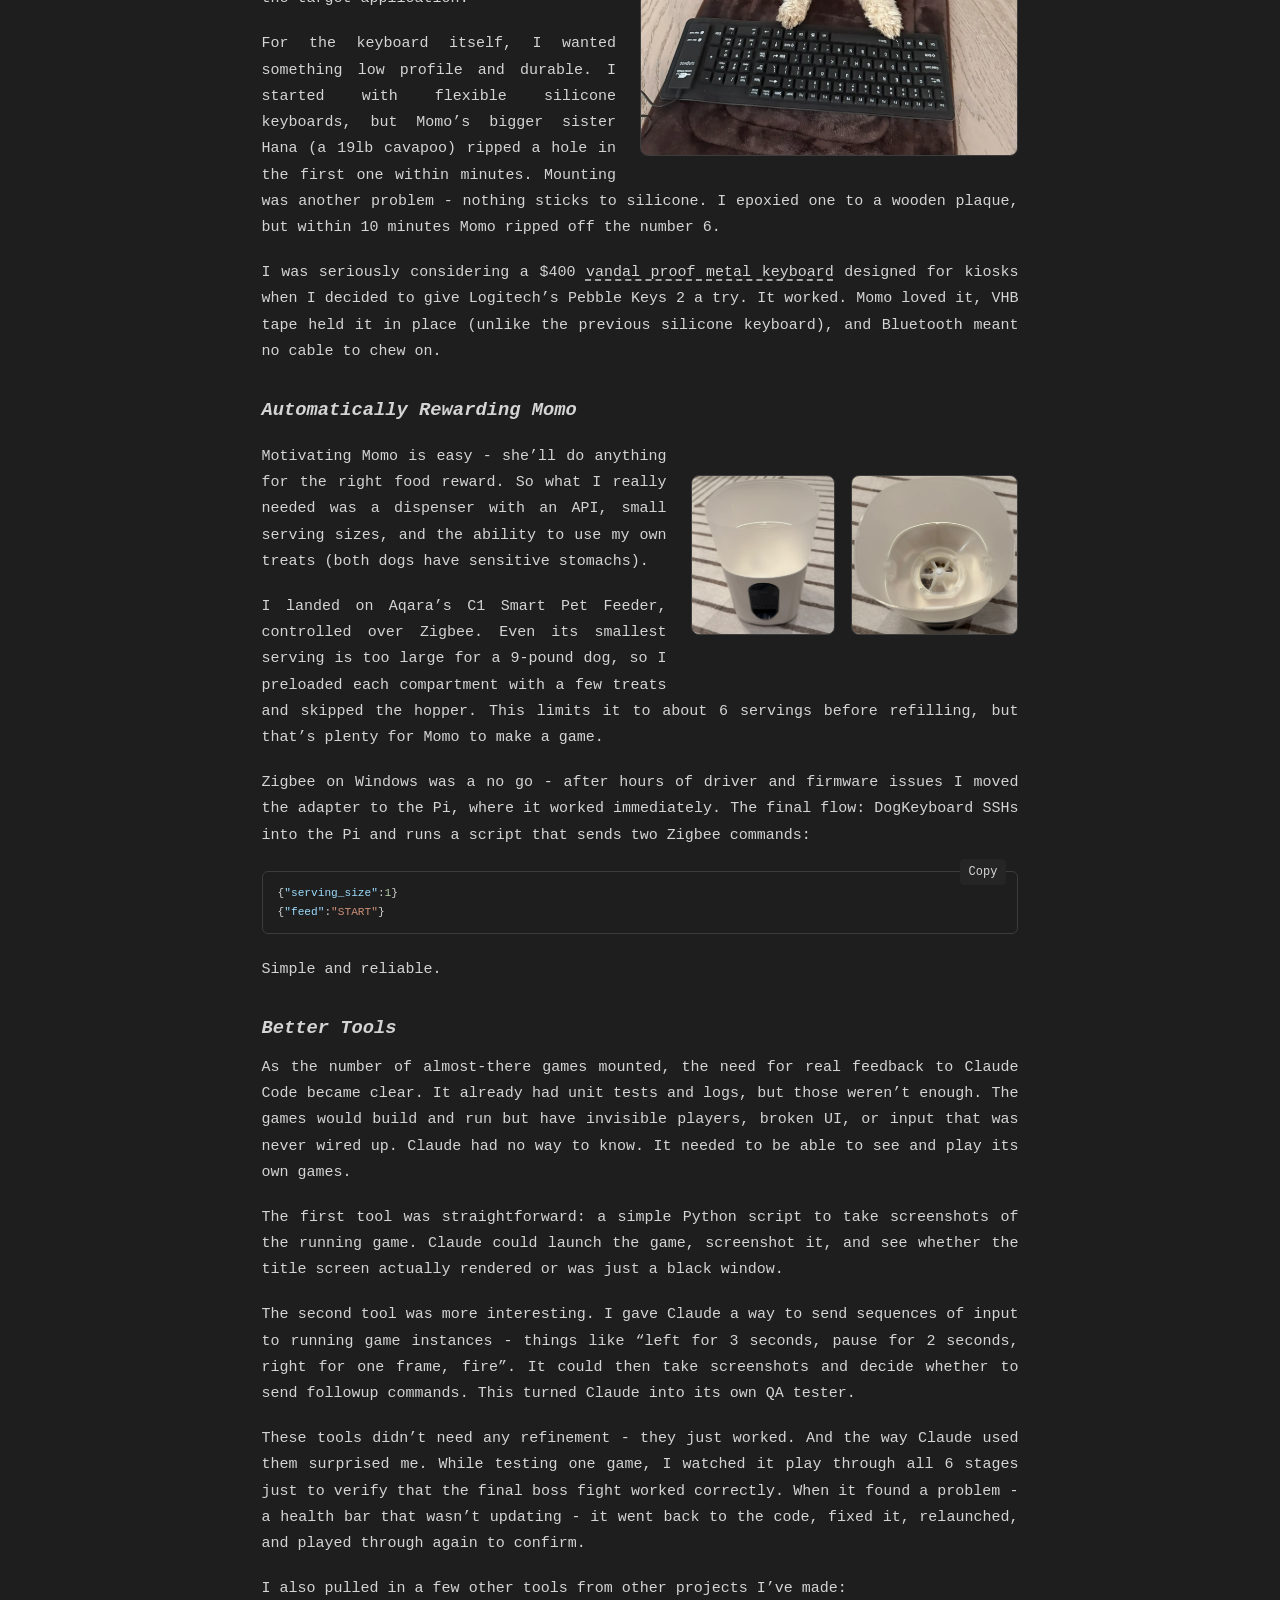
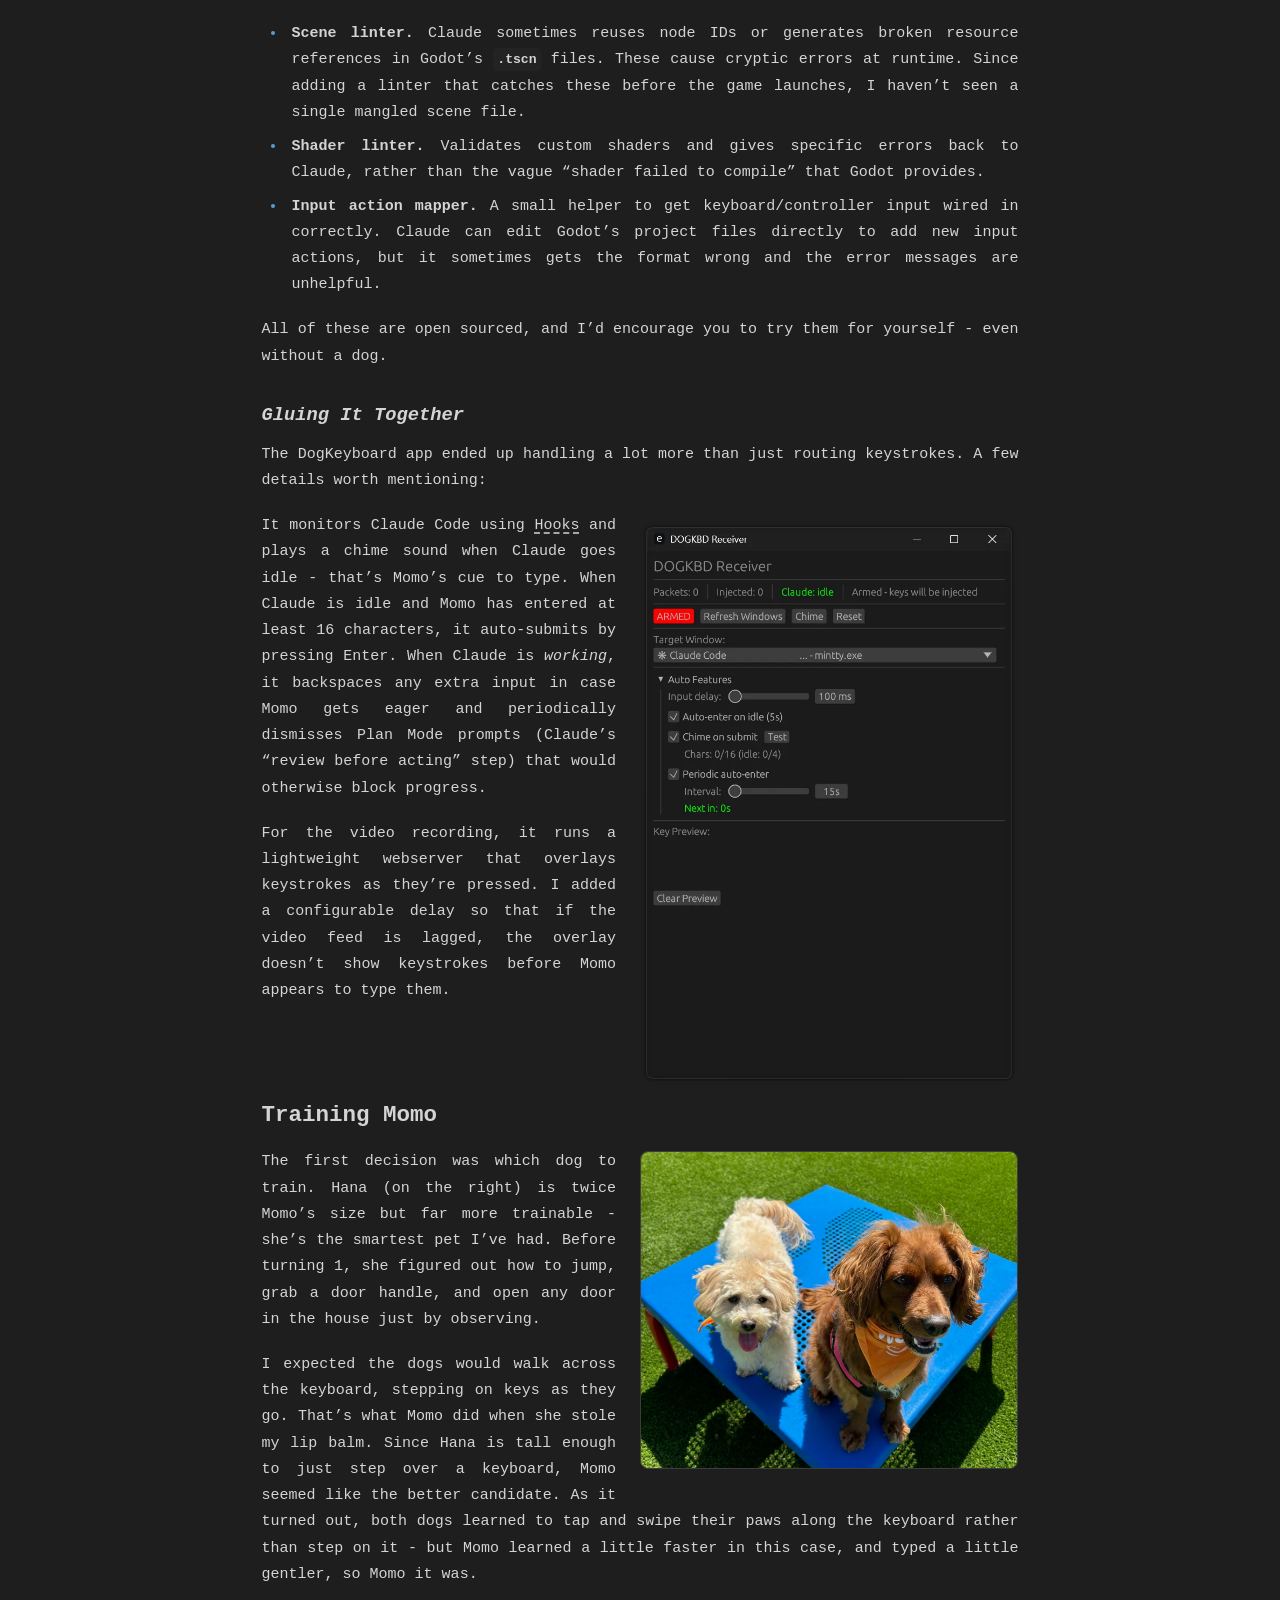
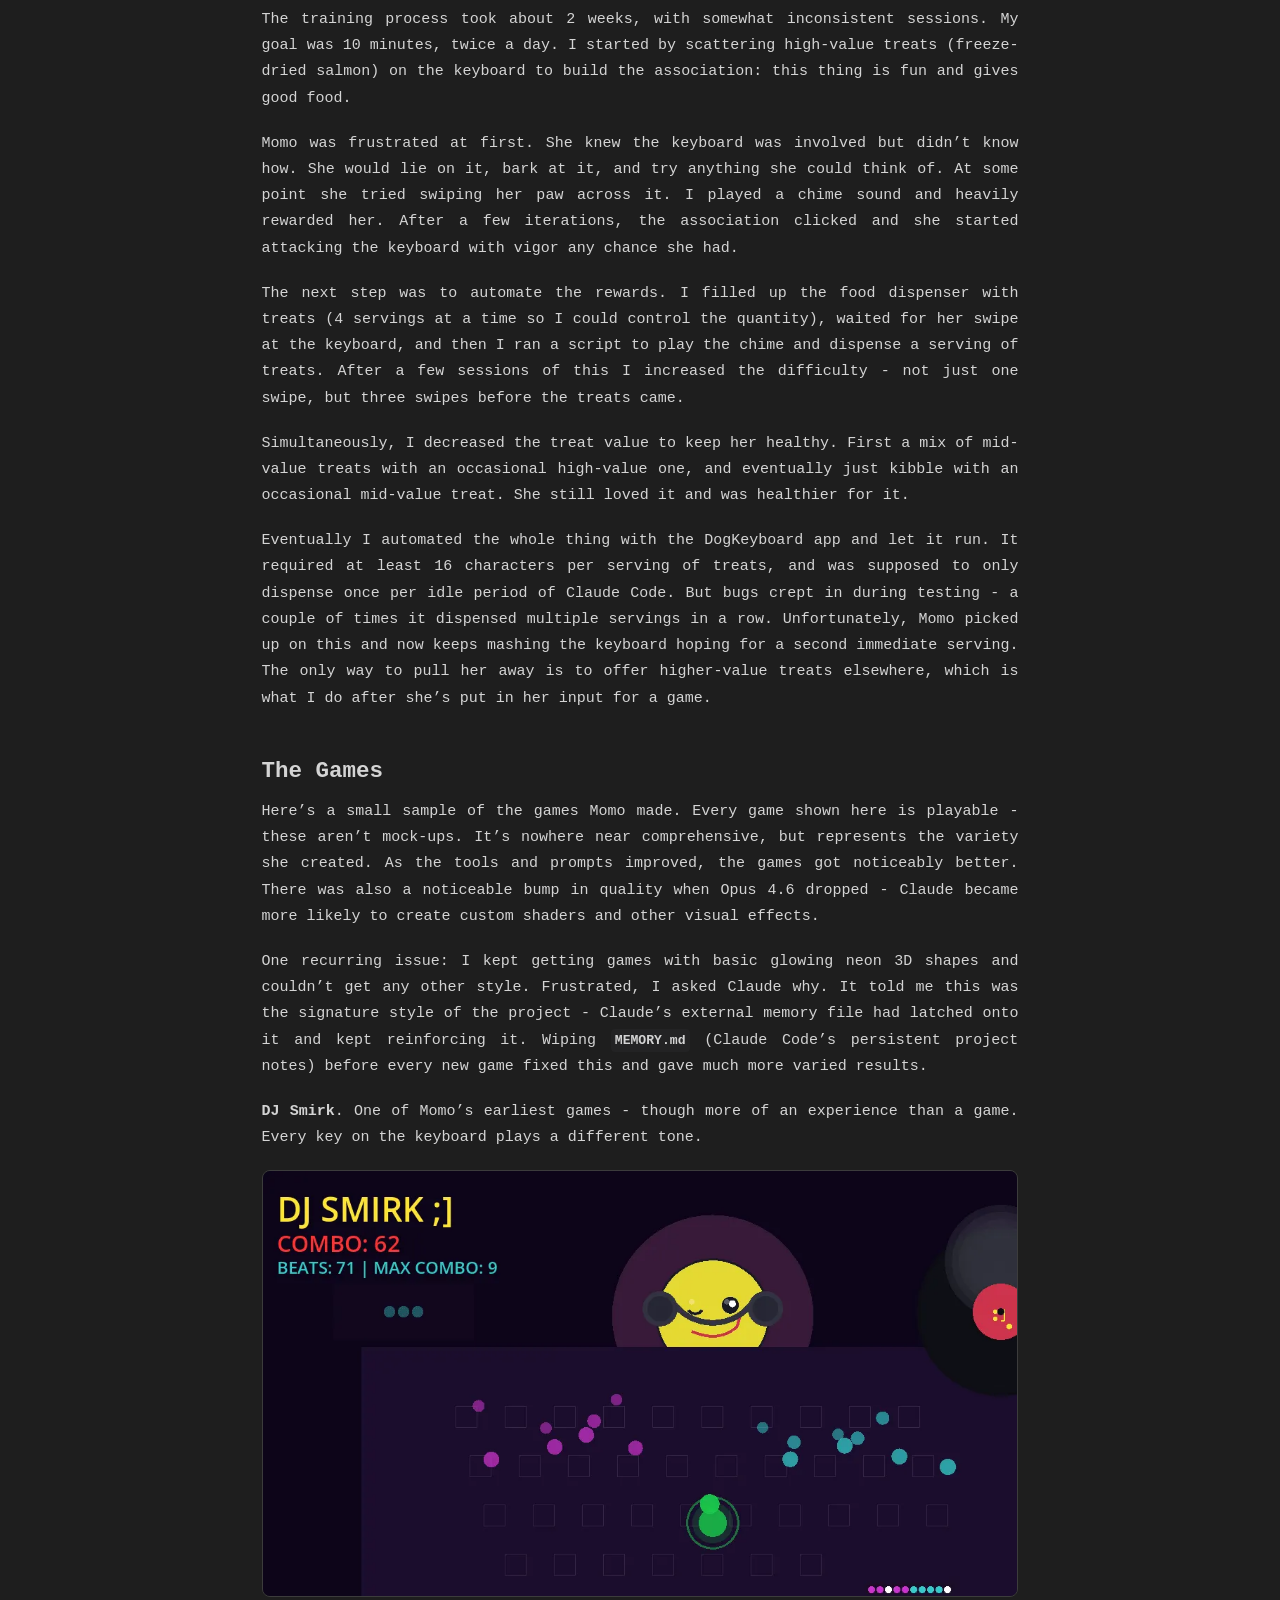
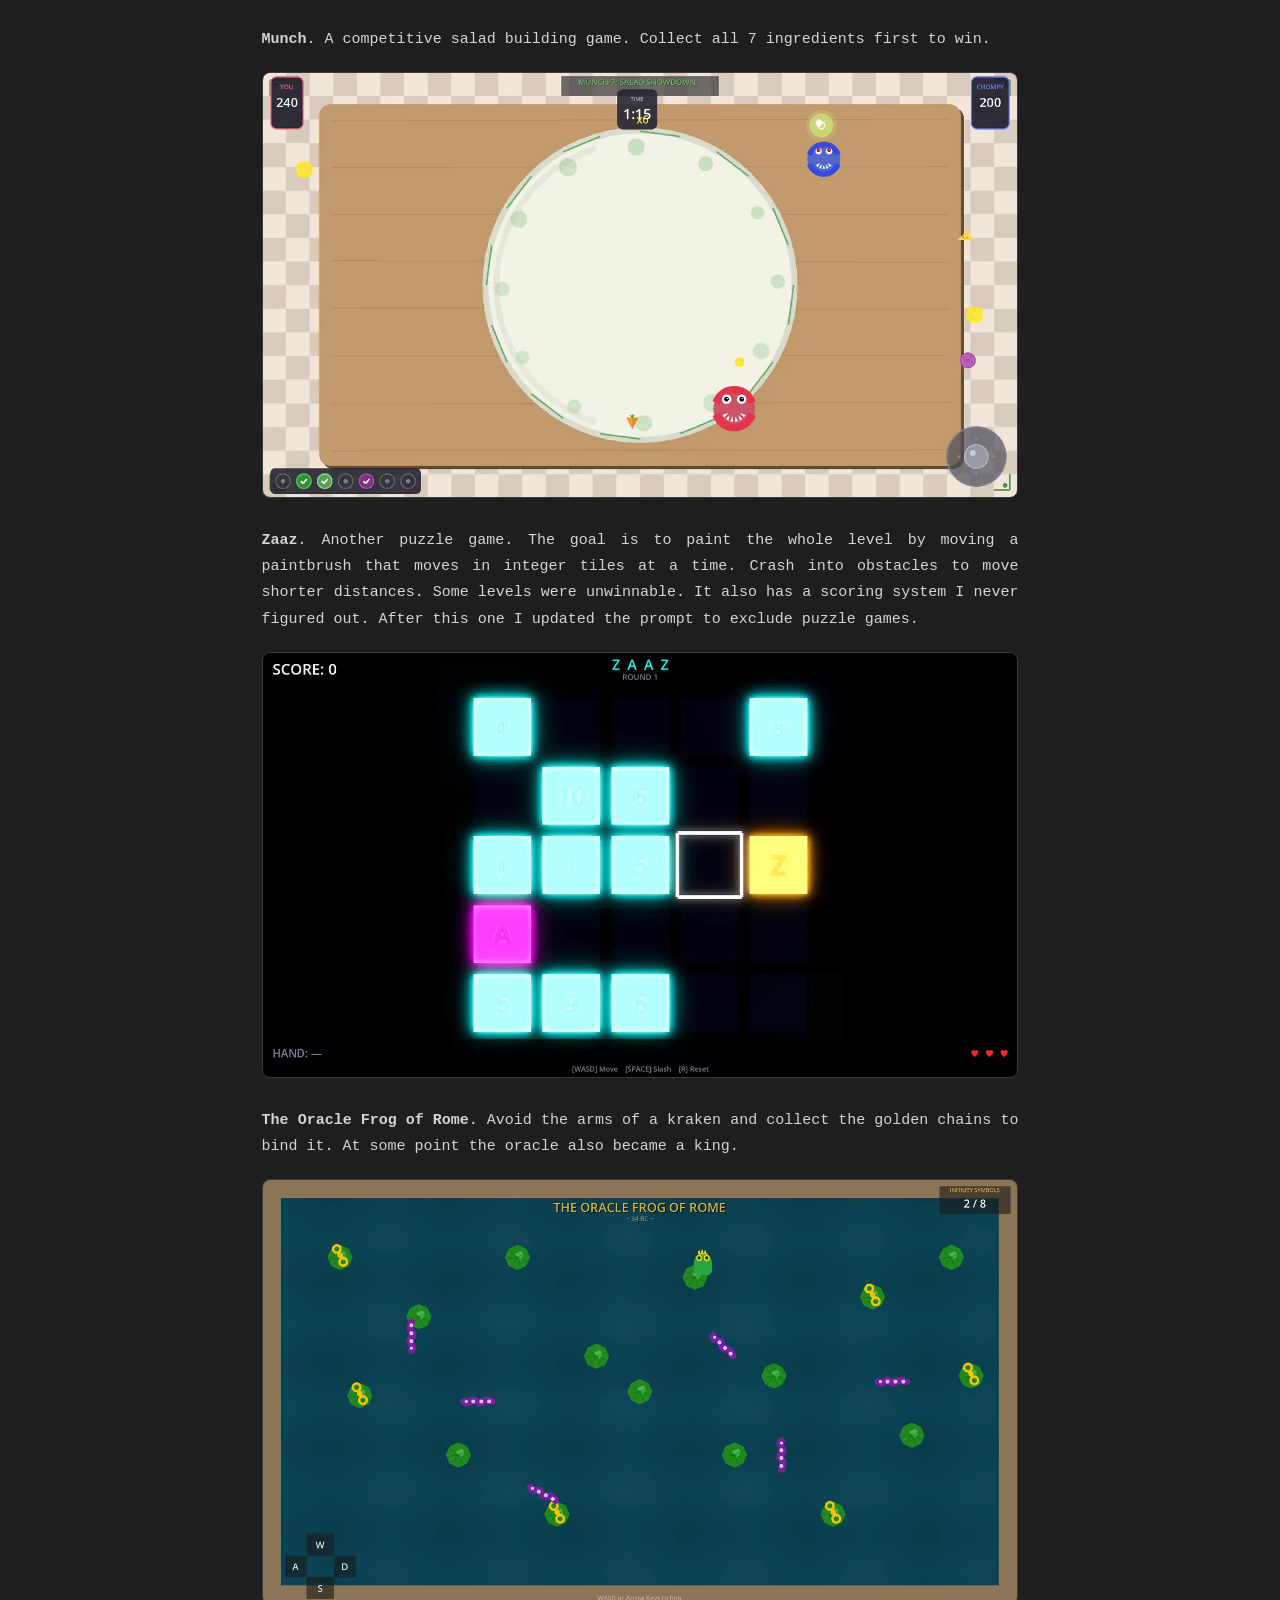
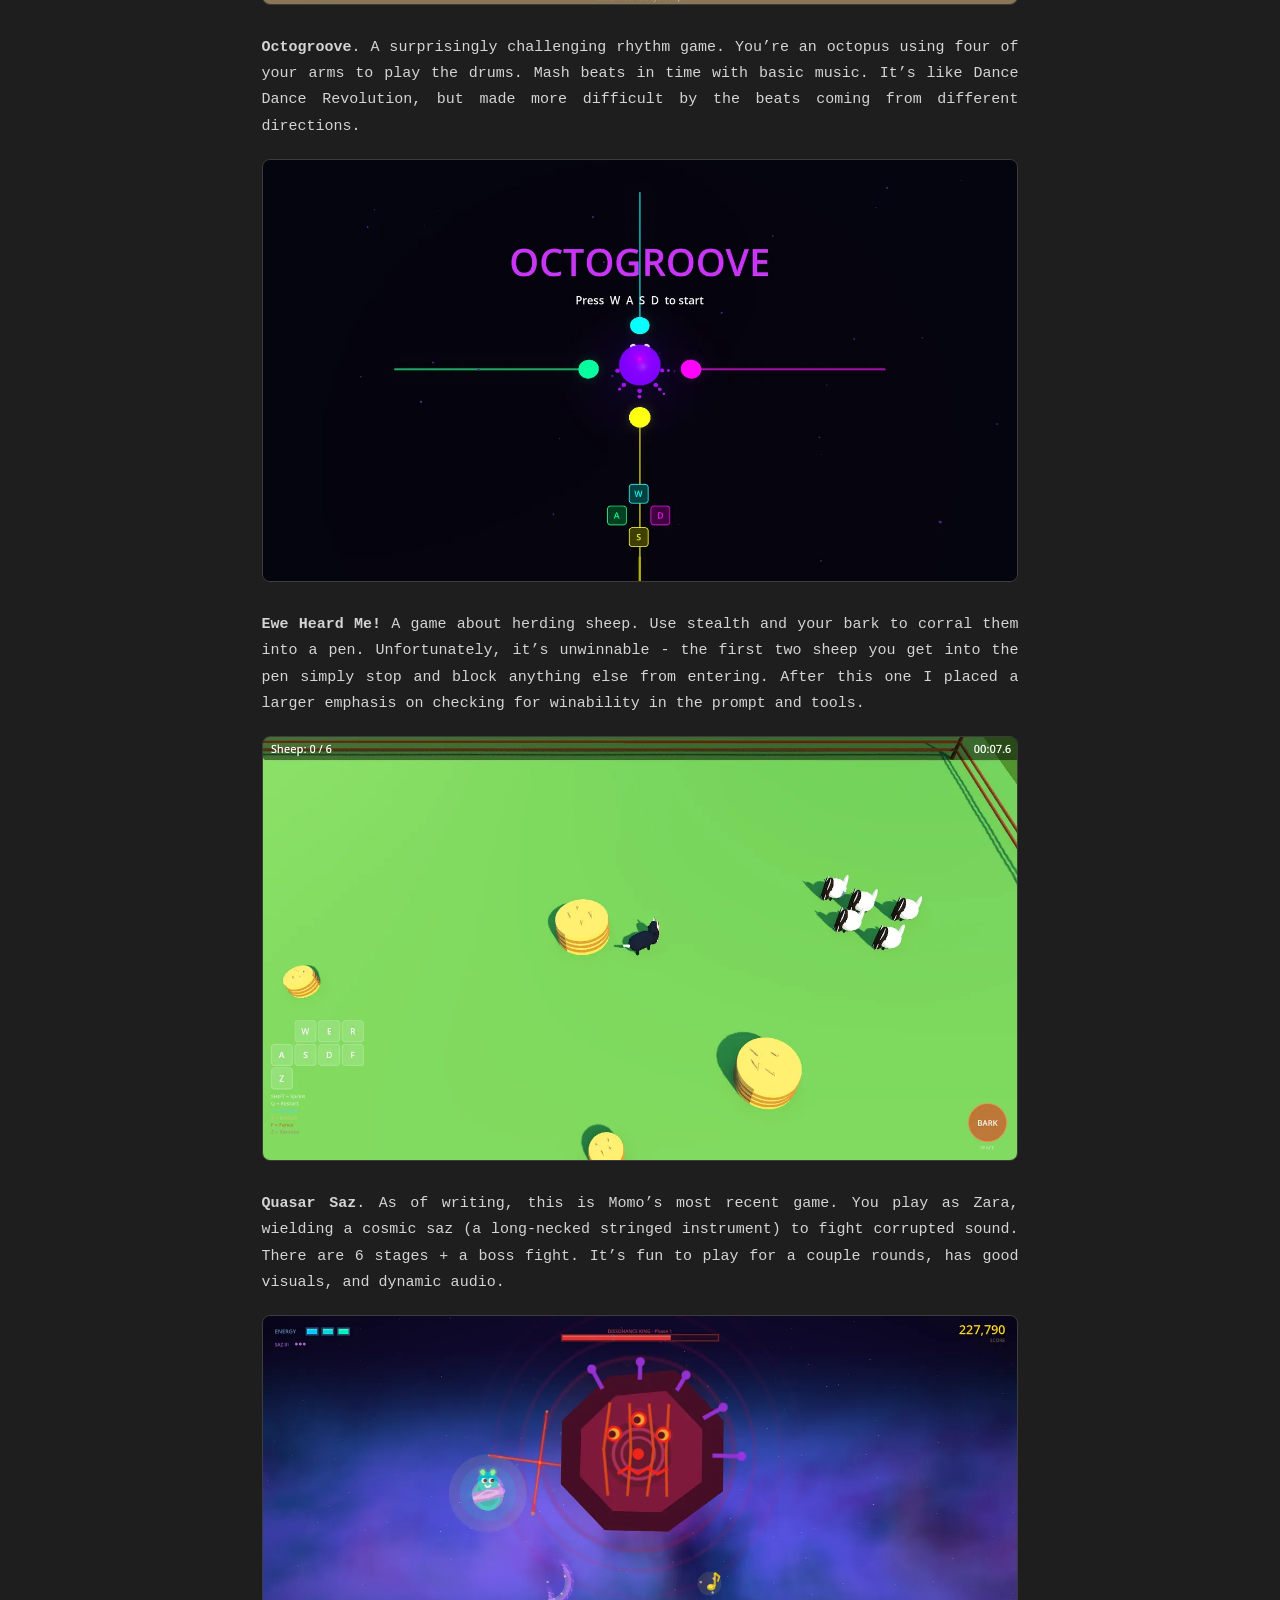
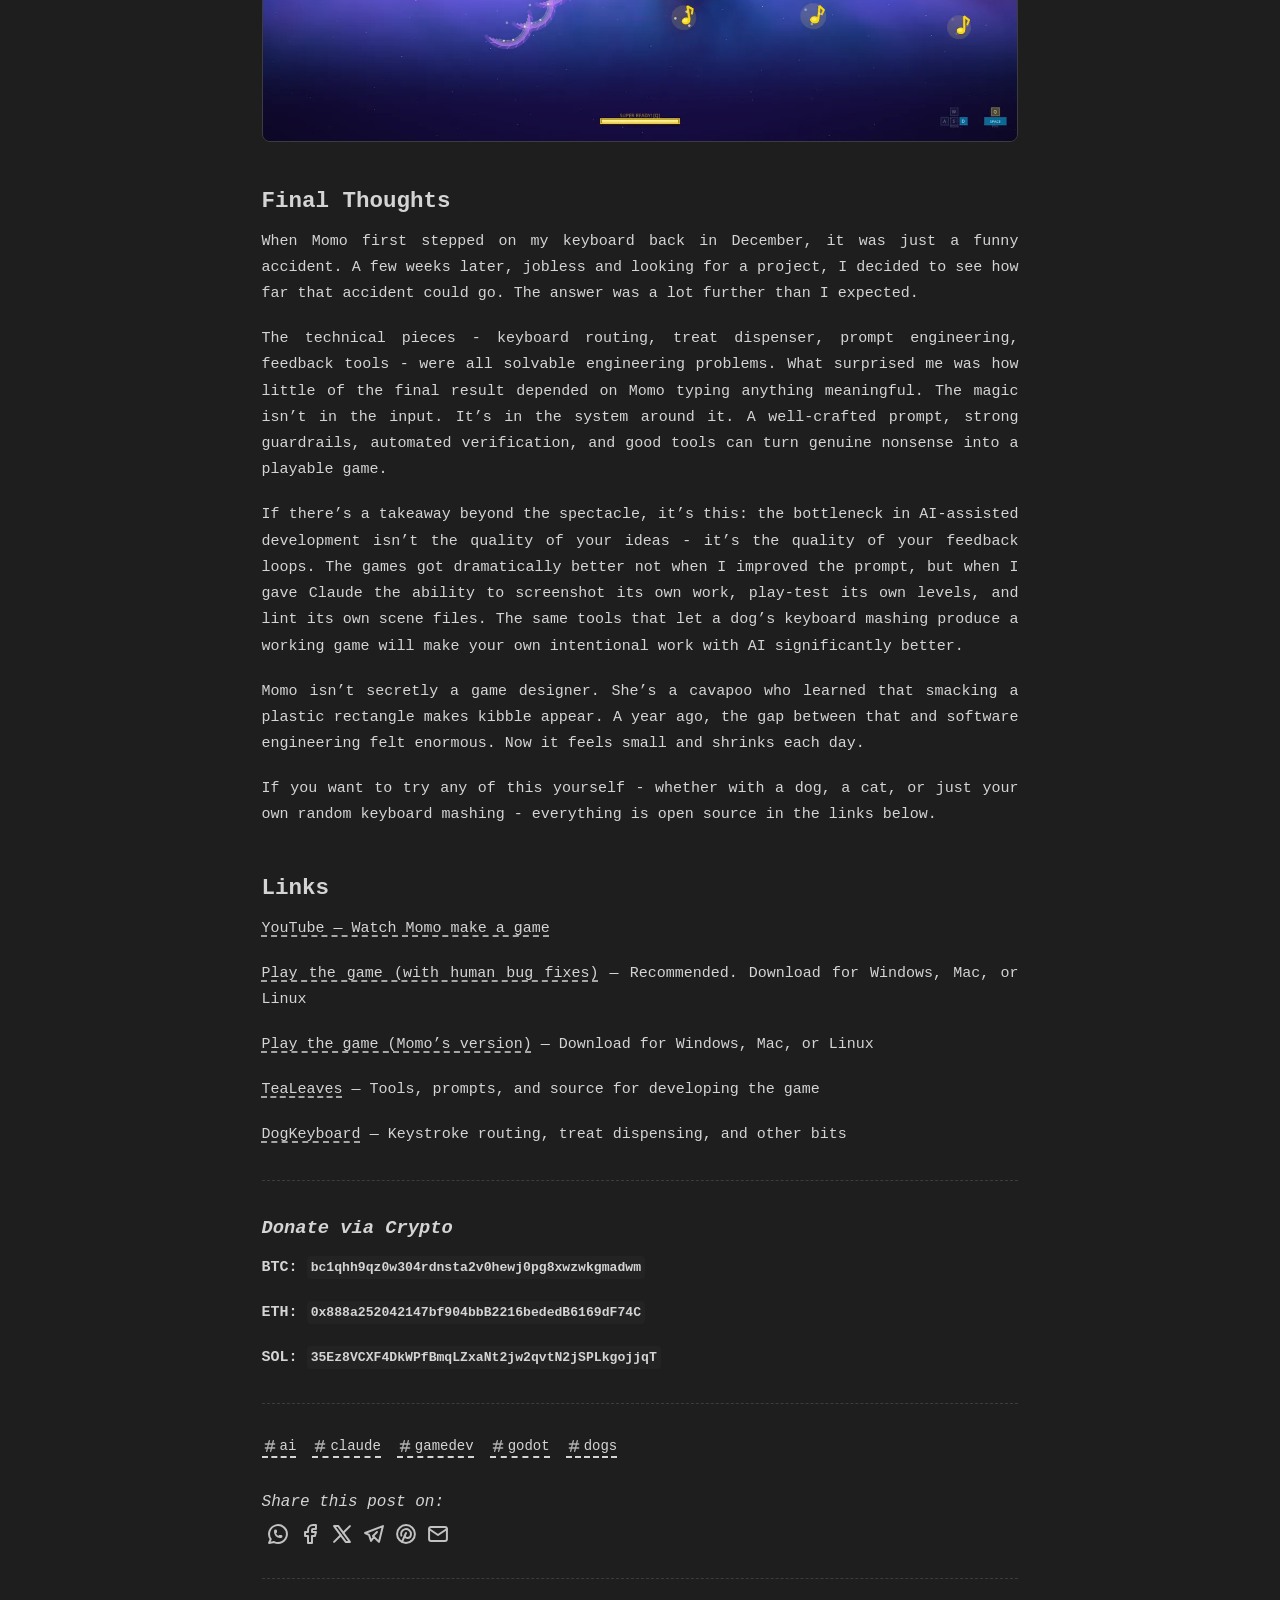
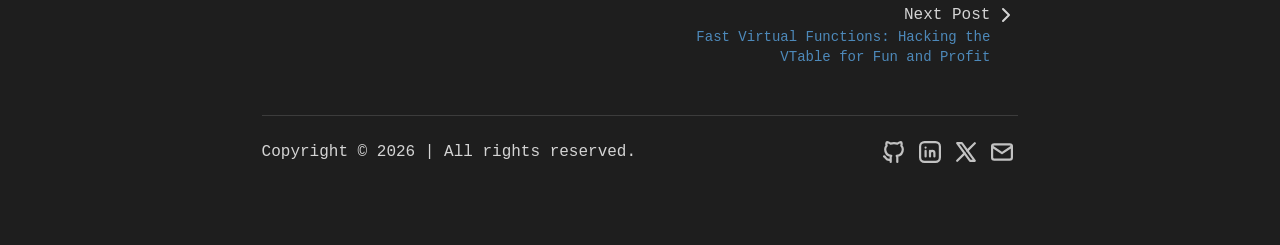
==== commit 048b7e78: "Update SOL wallet address Co-Authored-By: Claude Opus 4.6 (1M context) <noreply@anthropic.com>" ====
--- a/data/20260309165813352/index.html
+++ b/data/20260309165813352/index.html
@@ -356,6 +356,6 @@
 <h3>Donate via Crypto</h3>
 <p><strong>BTC:</strong> <code>bc1qhh9qz0w304rdnsta2v0hewj0pg8xwzwkgmadwm</code></p>
 <p><strong>ETH:</strong> <code>0x888a252042147bf904bbB2216bededB6169dF74C</code></p>
-<p><strong>SOL:</strong> <code>AnH47Kt88QA6qVNc49z5ztBCGtXHt9HB7GrUk2Qp3PoZ</code></p> </article> <hr class="my-8 border-dashed">  <ul class="mt-4 mb-8 flex flex-wrap gap-4 sm:my-8"> <li> <a href="https://www.calebleak.com/tags/ai/" class="flex items-center gap-0.5 border-b-2 border-dashed border-foreground hover:-mt-0.5 hover:border-accent hover:text-accent focus-visible:border-none focus-visible:text-accent text-sm" data-astro-transition-scope="astro-36ssibgs-2"> <svg width="24" height="24" viewBox="0 0 24 24" fill="none" stroke="currentColor" stroke-width="2" stroke-linecap="round" stroke-linejoin="round" class="opacity-80 size-4"><path stroke="none" d="M0 0h24v24H0z" fill="none"></path><path d="M5 9l14 0"></path><path d="M5 15l14 0"></path><path d="M11 4l-4 16"></path><path d="M17 4l-4 16"></path></svg> ai </a> </li><li> <a href="https://www.calebleak.com/tags/claude/" class="flex items-center gap-0.5 border-b-2 border-dashed border-foreground hover:-mt-0.5 hover:border-accent hover:text-accent focus-visible:border-none focus-visible:text-accent text-sm" data-astro-transition-scope="astro-36ssibgs-3"> <svg width="24" height="24" viewBox="0 0 24 24" fill="none" stroke="currentColor" stroke-width="2" stroke-linecap="round" stroke-linejoin="round" class="opacity-80 size-4"><path stroke="none" d="M0 0h24v24H0z" fill="none"></path><path d="M5 9l14 0"></path><path d="M5 15l14 0"></path><path d="M11 4l-4 16"></path><path d="M17 4l-4 16"></path></svg> claude </a> </li><li> <a href="https://www.calebleak.com/tags/gamedev/" class="flex items-center gap-0.5 border-b-2 border-dashed border-foreground hover:-mt-0.5 hover:border-accent hover:text-accent focus-visible:border-none focus-visible:text-accent text-sm" data-astro-transition-scope="astro-36ssibgs-4"> <svg width="24" height="24" viewBox="0 0 24 24" fill="none" stroke="currentColor" stroke-width="2" stroke-linecap="round" stroke-linejoin="round" class="opacity-80 size-4"><path stroke="none" d="M0 0h24v24H0z" fill="none"></path><path d="M5 9l14 0"></path><path d="M5 15l14 0"></path><path d="M11 4l-4 16"></path><path d="M17 4l-4 16"></path></svg> gamedev </a> </li><li> <a href="https://www.calebleak.com/tags/godot/" class="flex items-center gap-0.5 border-b-2 border-dashed border-foreground hover:-mt-0.5 hover:border-accent hover:text-accent focus-visible:border-none focus-visible:text-accent text-sm" data-astro-transition-scope="astro-36ssibgs-5"> <svg width="24" height="24" viewBox="0 0 24 24" fill="none" stroke="currentColor" stroke-width="2" stroke-linecap="round" stroke-linejoin="round" class="opacity-80 size-4"><path stroke="none" d="M0 0h24v24H0z" fill="none"></path><path d="M5 9l14 0"></path><path d="M5 15l14 0"></path><path d="M11 4l-4 16"></path><path d="M17 4l-4 16"></path></svg> godot </a> </li><li> <a href="https://www.calebleak.com/tags/dogs/" class="flex items-center gap-0.5 border-b-2 border-dashed border-foreground hover:-mt-0.5 hover:border-accent hover:text-accent focus-visible:border-none focus-visible:text-accent text-sm" data-astro-transition-scope="astro-36ssibgs-6"> <svg width="24" height="24" viewBox="0 0 24 24" fill="none" stroke="currentColor" stroke-width="2" stroke-linecap="round" stroke-linejoin="round" class="opacity-80 size-4"><path stroke="none" d="M0 0h24v24H0z" fill="none"></path><path d="M5 9l14 0"></path><path d="M5 15l14 0"></path><path d="M11 4l-4 16"></path><path d="M17 4l-4 16"></path></svg> dogs </a> </li> </ul> <div id="btt-btn-container" class="fixed end-4 bottom-8 z-50 md:sticky md:end-auto md:float-end md:me-1 translate-y-14 opacity-0 transition duration-500"> <button data-button="back-to-top" class="group relative bg-background px-2 py-1 size-14 rounded-full shadow-xl md:h-8 md:w-fit md:rounded-md md:shadow-none md:focus-visible:rounded-none md:bg-background/35 md:bg-clip-padding md:backdrop-blur-lg"> <span id="progress-indicator" class="absolute inset-0 -z-10 block size-14 scale-110 rounded-full bg-transparent md:hidden md:h-8 md:rounded-md" style="background-image: conic-gradient(var(--accent), var(--accent) 0%, transparent 0%);"></span> <svg width="24" height="24" viewBox="0 0 24 24" fill="none" stroke="currentColor" stroke-width="2" stroke-linecap="round" stroke-linejoin="round" class="inline-block rotate-90 md:hidden"><path stroke="none" d="M0 0h24v24H0z" fill="none"></path><path d="M15 6l-6 6l6 6"></path></svg> <span class="sr-only text-sm group-hover:text-accent md:not-sr-only"> <svg width="24" height="24" viewBox="0 0 24 24" fill="none" stroke="currentColor" stroke-width="2" stroke-linecap="round" stroke-linejoin="round" class="inline-block size-4"><path stroke="none" d="M0 0h24v24H0z" fill="none"></path><path d="M12 5l0 14"></path><path d="M16 9l-4 -4"></path><path d="M8 9l4 -4"></path></svg>
+<p><strong>SOL:</strong> <code>35Ez8VCXF4DkWPfBmqLZxaNt2jw2qvtN2jSPLkgojjqT</code></p> </article> <hr class="my-8 border-dashed">  <ul class="mt-4 mb-8 flex flex-wrap gap-4 sm:my-8"> <li> <a href="https://www.calebleak.com/tags/ai/" class="flex items-center gap-0.5 border-b-2 border-dashed border-foreground hover:-mt-0.5 hover:border-accent hover:text-accent focus-visible:border-none focus-visible:text-accent text-sm" data-astro-transition-scope="astro-36ssibgs-2"> <svg width="24" height="24" viewBox="0 0 24 24" fill="none" stroke="currentColor" stroke-width="2" stroke-linecap="round" stroke-linejoin="round" class="opacity-80 size-4"><path stroke="none" d="M0 0h24v24H0z" fill="none"></path><path d="M5 9l14 0"></path><path d="M5 15l14 0"></path><path d="M11 4l-4 16"></path><path d="M17 4l-4 16"></path></svg> ai </a> </li><li> <a href="https://www.calebleak.com/tags/claude/" class="flex items-center gap-0.5 border-b-2 border-dashed border-foreground hover:-mt-0.5 hover:border-accent hover:text-accent focus-visible:border-none focus-visible:text-accent text-sm" data-astro-transition-scope="astro-36ssibgs-3"> <svg width="24" height="24" viewBox="0 0 24 24" fill="none" stroke="currentColor" stroke-width="2" stroke-linecap="round" stroke-linejoin="round" class="opacity-80 size-4"><path stroke="none" d="M0 0h24v24H0z" fill="none"></path><path d="M5 9l14 0"></path><path d="M5 15l14 0"></path><path d="M11 4l-4 16"></path><path d="M17 4l-4 16"></path></svg> claude </a> </li><li> <a href="https://www.calebleak.com/tags/gamedev/" class="flex items-center gap-0.5 border-b-2 border-dashed border-foreground hover:-mt-0.5 hover:border-accent hover:text-accent focus-visible:border-none focus-visible:text-accent text-sm" data-astro-transition-scope="astro-36ssibgs-4"> <svg width="24" height="24" viewBox="0 0 24 24" fill="none" stroke="currentColor" stroke-width="2" stroke-linecap="round" stroke-linejoin="round" class="opacity-80 size-4"><path stroke="none" d="M0 0h24v24H0z" fill="none"></path><path d="M5 9l14 0"></path><path d="M5 15l14 0"></path><path d="M11 4l-4 16"></path><path d="M17 4l-4 16"></path></svg> gamedev </a> </li><li> <a href="https://www.calebleak.com/tags/godot/" class="flex items-center gap-0.5 border-b-2 border-dashed border-foreground hover:-mt-0.5 hover:border-accent hover:text-accent focus-visible:border-none focus-visible:text-accent text-sm" data-astro-transition-scope="astro-36ssibgs-5"> <svg width="24" height="24" viewBox="0 0 24 24" fill="none" stroke="currentColor" stroke-width="2" stroke-linecap="round" stroke-linejoin="round" class="opacity-80 size-4"><path stroke="none" d="M0 0h24v24H0z" fill="none"></path><path d="M5 9l14 0"></path><path d="M5 15l14 0"></path><path d="M11 4l-4 16"></path><path d="M17 4l-4 16"></path></svg> godot </a> </li><li> <a href="https://www.calebleak.com/tags/dogs/" class="flex items-center gap-0.5 border-b-2 border-dashed border-foreground hover:-mt-0.5 hover:border-accent hover:text-accent focus-visible:border-none focus-visible:text-accent text-sm" data-astro-transition-scope="astro-36ssibgs-6"> <svg width="24" height="24" viewBox="0 0 24 24" fill="none" stroke="currentColor" stroke-width="2" stroke-linecap="round" stroke-linejoin="round" class="opacity-80 size-4"><path stroke="none" d="M0 0h24v24H0z" fill="none"></path><path d="M5 9l14 0"></path><path d="M5 15l14 0"></path><path d="M11 4l-4 16"></path><path d="M17 4l-4 16"></path></svg> dogs </a> </li> </ul> <div id="btt-btn-container" class="fixed end-4 bottom-8 z-50 md:sticky md:end-auto md:float-end md:me-1 translate-y-14 opacity-0 transition duration-500"> <button data-button="back-to-top" class="group relative bg-background px-2 py-1 size-14 rounded-full shadow-xl md:h-8 md:w-fit md:rounded-md md:shadow-none md:focus-visible:rounded-none md:bg-background/35 md:bg-clip-padding md:backdrop-blur-lg"> <span id="progress-indicator" class="absolute inset-0 -z-10 block size-14 scale-110 rounded-full bg-transparent md:hidden md:h-8 md:rounded-md" style="background-image: conic-gradient(var(--accent), var(--accent) 0%, transparent 0%);"></span> <svg width="24" height="24" viewBox="0 0 24 24" fill="none" stroke="currentColor" stroke-width="2" stroke-linecap="round" stroke-linejoin="round" class="inline-block rotate-90 md:hidden"><path stroke="none" d="M0 0h24v24H0z" fill="none"></path><path d="M15 6l-6 6l6 6"></path></svg> <span class="sr-only text-sm group-hover:text-accent md:not-sr-only"> <svg width="24" height="24" viewBox="0 0 24 24" fill="none" stroke="currentColor" stroke-width="2" stroke-linecap="round" stroke-linejoin="round" class="inline-block size-4"><path stroke="none" d="M0 0h24v24H0z" fill="none"></path><path d="M12 5l0 14"></path><path d="M16 9l-4 -4"></path><path d="M8 9l4 -4"></path></svg>
 Back To Top
 </span> </button> </div>  <div class="flex flex-none flex-col items-center justify-center gap-1 md:items-start"><span class="italic">Share this post on:</span><div class="text-center"><a href="https://wa.me/?text=https://www.calebleak.com/posts/dog-game/" title="Share this post via WhatsApp" class="group inline-flex items-center gap-1 hover:text-accent scale-90 p-2 hover:rotate-6 sm:p-1"> <svg width="24" height="24" viewBox="0 0 24 24" fill="none" stroke="currentColor" stroke-width="2" stroke-linecap="round" stroke-linejoin="round" class="inline-block size-6 scale-125 fill-transparent stroke-current stroke-2 opacity-90 group-hover:fill-transparent sm:scale-110"><path stroke="none" d="M0 0h24v24H0z" fill="none"></path><path d="M3 21l1.65 -3.8a9 9 0 1 1 3.4 2.9l-5.05 .9"></path><path d="M9 10a.5 .5 0 0 0 1 0v-1a.5 .5 0 0 0 -1 0v1a5 5 0 0 0 5 5h1a.5 .5 0 0 0 0 -1h-1a.5 .5 0 0 0 0 1"></path></svg><span class="sr-only">Share this post via WhatsApp</span> </a><a href="https://www.facebook.com/sharer.php?u=https://www.calebleak.com/posts/dog-game/" title="Share this post on Facebook" class="group inline-flex items-center gap-1 hover:text-accent scale-90 p-2 hover:rotate-6 sm:p-1"> <svg width="24" height="24" viewBox="0 0 24 24" fill="none" stroke="currentColor" stroke-width="2" stroke-linecap="round" stroke-linejoin="round" class="inline-block size-6 scale-125 fill-transparent stroke-current stroke-2 opacity-90 group-hover:fill-transparent sm:scale-110"><path stroke="none" d="M0 0h24v24H0z" fill="none"></path><path d="M7 10v4h3v7h4v-7h3l1 -4h-4v-2a1 1 0 0 1 1 -1h3v-4h-3a5 5 0 0 0 -5 5v2h-3"></path></svg><span class="sr-only">Share this post on Facebook</span> </a><a href="https://x.com/intent/post?url=https://www.calebleak.com/posts/dog-game/" title="Share this post on X" class="group inline-flex items-center gap-1 hover:text-accent scale-90 p-2 hover:rotate-6 sm:p-1"> <svg width="24" height="24" viewBox="0 0 24 24" fill="none" stroke="currentColor" stroke-width="2" stroke-linecap="round" stroke-linejoin="round" class="inline-block size-6 scale-125 fill-transparent stroke-current stroke-2 opacity-90 group-hover:fill-transparent sm:scale-110"><path stroke="none" d="M0 0h24v24H0z" fill="none"></path><path d="M4 4l11.733 16h4.267l-11.733 -16z"></path><path d="M4 20l6.768 -6.768m2.46 -2.46l6.772 -6.772"></path></svg><span class="sr-only">Share this post on X</span> </a><a href="https://t.me/share/url?url=https://www.calebleak.com/posts/dog-game/" title="Share this post via Telegram" class="group inline-flex items-center gap-1 hover:text-accent scale-90 p-2 hover:rotate-6 sm:p-1"> <svg width="24" height="24" viewBox="0 0 24 24" fill="none" stroke="currentColor" stroke-width="2" stroke-linecap="round" stroke-linejoin="round" class="inline-block size-6 scale-125 fill-transparent stroke-current stroke-2 opacity-90 group-hover:fill-transparent sm:scale-110"><path stroke="none" d="M0 0h24v24H0z" fill="none"></path><path d="M15 10l-4 4l6 6l4 -16l-18 7l4 2l2 6l3 -4"></path></svg><span class="sr-only">Share this post via Telegram</span> </a><a href="https://pinterest.com/pin/create/button/?url=https://www.calebleak.com/posts/dog-game/" title="Share this post on Pinterest" class="group inline-flex items-center gap-1 hover:text-accent scale-90 p-2 hover:rotate-6 sm:p-1"> <svg width="24" height="24" viewBox="0 0 24 24" fill="none" stroke="currentColor" stroke-width="2" stroke-linecap="round" stroke-linejoin="round" class="inline-block size-6 scale-125 fill-transparent stroke-current stroke-2 opacity-90 group-hover:fill-transparent sm:scale-110"><path stroke="none" d="M0 0h24v24H0z" fill="none"></path><path d="M8 20l4 -9"></path><path d="M10.7 14c.437 1.263 1.43 2 2.55 2c2.071 0 3.75 -1.554 3.75 -4a5 5 0 1 0 -9.7 1.7"></path><path d="M12 12m-9 0a9 9 0 1 0 18 0a9 9 0 1 0 -18 0"></path></svg><span class="sr-only">Share this post on Pinterest</span> </a><a href="mailto:?subject=See%20this%20post&amp;body=https://www.calebleak.com/posts/dog-game/" title="Share this post via email" class="group inline-flex items-center gap-1 hover:text-accent scale-90 p-2 hover:rotate-6 sm:p-1"> <svg width="24" height="24" viewBox="0 0 24 24" fill="none" stroke="currentColor" stroke-width="2" stroke-linecap="round" stroke-linejoin="round" class="inline-block size-6 scale-125 fill-transparent stroke-current stroke-2 opacity-90 group-hover:fill-transparent sm:scale-110"><path stroke="none" d="M0 0h24v24H0z" fill="none"></path><path d="M3 7a2 2 0 0 1 2 -2h14a2 2 0 0 1 2 2v10a2 2 0 0 1 -2 2h-14a2 2 0 0 1 -2 -2v-10z"></path><path d="M3 7l9 6l9 -6"></path></svg><span class="sr-only">Share this post via email</span> </a></div></div> <hr class="my-6 border-dashed"> <!-- Previous/Next Post Buttons --> <div data-pagefind-ignore="" class="grid grid-cols-1 gap-6 sm:grid-cols-2">  <a href="https://www.calebleak.com/posts/fast-virtual-functions-vtable" class="flex w-full justify-end gap-1 text-end hover:opacity-75 sm:col-start-2"> <div> <span>Next Post</span> <div class="text-sm text-accent/85">Fast Virtual Functions: Hacking the VTable for Fun and Profit</div> </div> <svg width="24" height="24" viewBox="0 0 24 24" fill="none" stroke="currentColor" stroke-width="2" stroke-linecap="round" stroke-linejoin="round" class="inline-block flex-none rtl:rotate-180"><path stroke="none" d="M0 0h24v24H0z" fill="none"></path><path d="M9 6l6 6l-6 6"></path></svg> </a> </div> </main> <footer class="app-layout mt-auto"> <div class="py-6 sm:py-4 border-t border-border flex flex-col items-center justify-between sm:flex-row-reverse"> <div class="flex flex-wrap items-center gap-1"> <a href="https://github.com/cleak" title="Caleb Leak on GitHub" class="group inline-flex items-center gap-1 hover:text-accent p-2 hover:rotate-6 sm:p-1">  <svg width="24" height="24" viewBox="0 0 24 24" fill="none" stroke="currentColor" stroke-width="2" stroke-linecap="round" stroke-linejoin="round" class="inline-block size-6 scale-125 fill-transparent stroke-current stroke-2 opacity-90 group-hover:fill-transparent sm:scale-110"><path stroke="none" d="M0 0h24v24H0z" fill="none"></path><path d="M9 19c-4.3 1.4 -4.3 -2.5 -6 -3m12 5v-3.5c0 -1 .1 -1.4 -.5 -2c2.8 -.3 5.5 -1.4 5.5 -6a4.6 4.6 0 0 0 -1.3 -3.2a4.2 4.2 0 0 0 -.1 -3.2s-1.1 -.3 -3.5 1.3a12.3 12.3 0 0 0 -6.2 0c-2.4 -1.6 -3.5 -1.3 -3.5 -1.3a4.2 4.2 0 0 0 -.1 3.2a4.6 4.6 0 0 0 -1.3 3.2c0 4.6 2.7 5.7 5.5 6c-.6 .6 -.6 1.2 -.5 2v3.5"></path></svg> <span class="sr-only">Caleb Leak on GitHub</span>  </a><a href="https://www.linkedin.com/in/calebleak/" title="Caleb Leak on LinkedIn" class="group inline-flex items-center gap-1 hover:text-accent p-2 hover:rotate-6 sm:p-1">  <svg width="24" height="24" viewBox="0 0 24 24" fill="none" stroke="currentColor" stroke-width="2" stroke-linecap="round" stroke-linejoin="round" class="inline-block size-6 scale-125 fill-transparent stroke-current stroke-2 opacity-90 group-hover:fill-transparent sm:scale-110"><path stroke="none" d="M0 0h24v24H0z" fill="none"></path><path d="M8 11v5"></path><path d="M8 8v.01"></path><path d="M12 16v-5"></path><path d="M16 16v-3a2 2 0 1 0 -4 0"></path><path d="M3 7a4 4 0 0 1 4 -4h10a4 4 0 0 1 4 4v10a4 4 0 0 1 -4 4h-10a4 4 0 0 1 -4 -4z"></path></svg> <span class="sr-only">Caleb Leak on LinkedIn</span>  </a><a href="https://x.com/CalebLeak" title="Caleb Leak on X" class="group inline-flex items-center gap-1 hover:text-accent p-2 hover:rotate-6 sm:p-1">  <svg width="24" height="24" viewBox="0 0 24 24" fill="none" stroke="currentColor" stroke-width="2" stroke-linecap="round" stroke-linejoin="round" class="inline-block size-6 scale-125 fill-transparent stroke-current stroke-2 opacity-90 group-hover:fill-transparent sm:scale-110"><path stroke="none" d="M0 0h24v24H0z" fill="none"></path><path d="M4 4l11.733 16h4.267l-11.733 -16z"></path><path d="M4 20l6.768 -6.768m2.46 -2.46l6.772 -6.772"></path></svg> <span class="sr-only">Caleb Leak on X</span>  </a> <a data-email-link="true" href="#" target="_blank" rel="noopener noreferrer" title="Send an email to Caleb Leak" class="group inline-flex items-center gap-1 hover:text-accent p-2 hover:rotate-6 sm:p-1">  <svg width="24" height="24" viewBox="0 0 24 24" fill="none" stroke="currentColor" stroke-width="2" stroke-linecap="round" stroke-linejoin="round" class="inline-block size-6 scale-125 fill-transparent stroke-current stroke-2 opacity-90 group-hover:fill-transparent sm:scale-110"><path stroke="none" d="M0 0h24v24H0z" fill="none"></path><path d="M3 7a2 2 0 0 1 2 -2h14a2 2 0 0 1 2 2v10a2 2 0 0 1 -2 2h-14a2 2 0 0 1 -2 -2v-10z"></path><path d="M3 7l9 6l9 -6"></path></svg> <span class="sr-only">Send an email to Caleb Leak</span>  </a> </div>  <div class="my-2 flex flex-col items-center whitespace-nowrap sm:flex-row"> <span>Copyright © 2026</span> <span class="hidden sm:inline">&nbsp;|&nbsp;</span> <span>All rights reserved.</span> </div> </div> </footer>  <!-- Load full theme logic -->      <div id="lightbox-overlay" role="dialog" aria-modal="true" aria-label="Image preview" style="display: none; position: fixed; inset: 0px; z-index: 9999; background-color: rgba(0, 0, 0, 0.85); cursor: zoom-out; justify-content: center; align-items: center;"><img style="max-width: 90vw; max-height: 90vh; object-fit: contain; border-radius: 0.5rem;"></div><div class="progress-container fixed top-0 z-10 h-1 w-full bg-background"><div class="progress-bar h-1 w-0 bg-accent" id="myBar" style="width: 0%;"></div></div><div aria-live="assertive" aria-atomic="true" class="astro-route-announcer">I Taught My Dog to Vibe Code Games | Caleb Leak</div></body></html>
